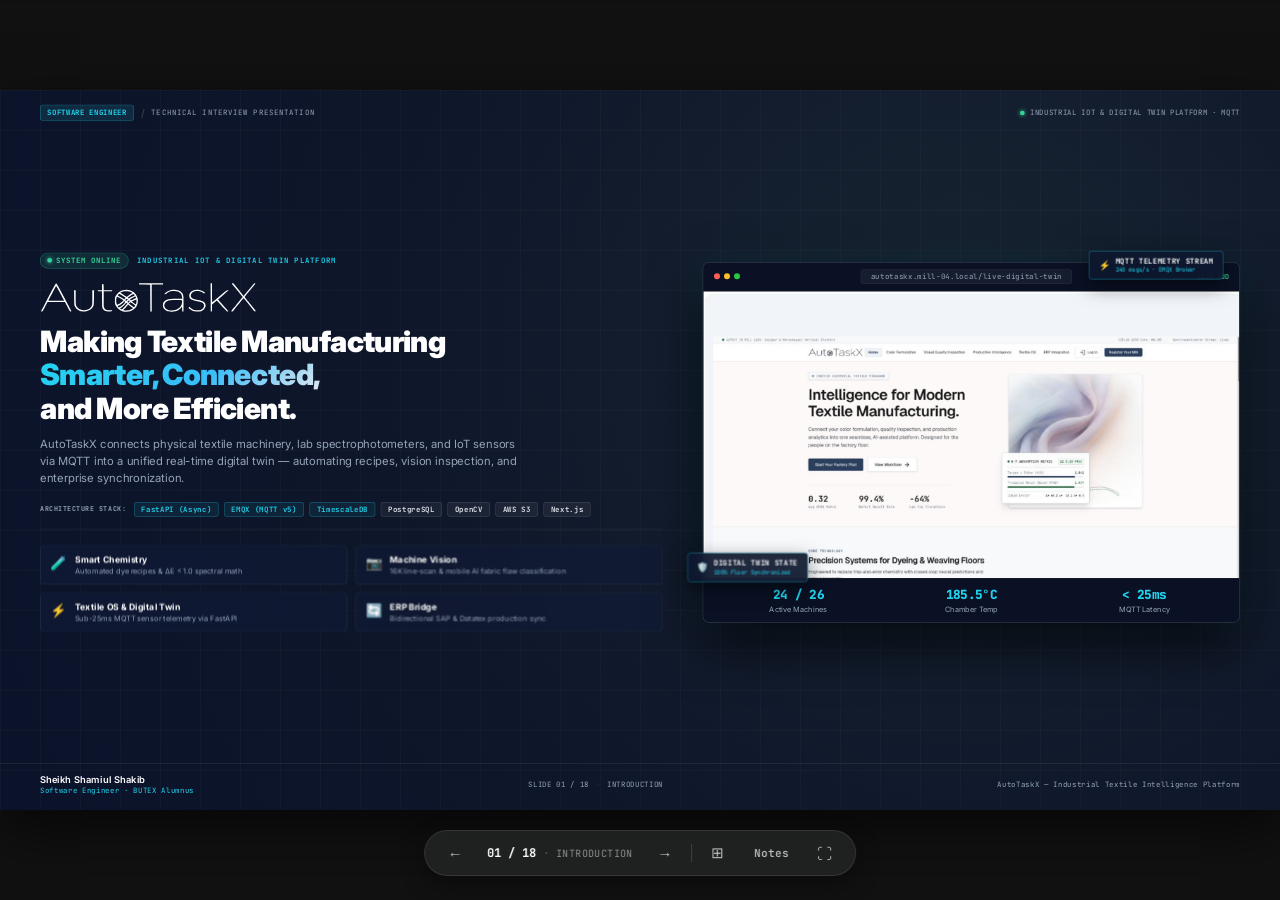
==== index.html @ c3cff9ca "feat: add dedicated Slide 07 for Feature 02 System Depth with full sequence diagram" ====
<!DOCTYPE html>
<html lang="en">
<head>
  <meta charset="UTF-8">
  <meta name="viewport" content="width=device-width, initial-scale=1.0, maximum-scale=1.0, user-scalable=no">
  <title>AutoTaskX — Industrial Textile Intelligence Platform</title>
  <link rel="preconnect" href="https://fonts.googleapis.com">
  <link rel="preconnect" href="https://fonts.gstatic.com" crossorigin>
  <link href="https://fonts.googleapis.com/css2?family=Inter:wght@300;400;500;600;700;800;900&family=JetBrains+Mono:wght@400;500;600&display=swap" rel="stylesheet">
  <link rel="stylesheet" href="styles.css">
</head>
<body>

<div id="app-container">

  <div id="progress-container"><div id="progress-bar"></div></div>

  <div id="stage-scaler">
    <div id="presentation-stage">

      <!-- ==================== SLIDE 01: INTRODUCTION ==================== -->
      <section class="slide slide-dark active" data-slide="1" data-category="INTRODUCTION">

        <!-- Dark header -->
        <div class="s01-header">
          <div style="display:flex;align-items:center;gap:10px;">
            <span class="s01-h-badge">SOFTWARE ENGINEER</span>
            <span class="s01-h-sep">/</span>
            <span class="s01-h-sub">TECHNICAL INTERVIEW PRESENTATION</span>
          </div>
          <div class="s01-h-right">
            <span class="s01-live"></span>
            <span>INDUSTRIAL IOT &amp; DIGITAL TWIN PLATFORM · MQTT</span>
          </div>
        </div>

        <!-- Body: left content + right HUD -->
        <div class="slide-01-body">
          <div class="s01-left">
            <div class="s01-eyebrow">
              <span class="s01-live-badge"><span class="s01-live"></span>SYSTEM ONLINE</span>
              <span class="s01-cat-tag">INDUSTRIAL IOT &amp; DIGITAL TWIN PLATFORM</span>
            </div>

            <div class="s01-logo-wrap">
              <img src="logo-white.svg" alt="AutoTaskX Logo" class="s01-logo">
            </div>

            <h1 class="s01-heading">Making Textile Manufacturing<br><span class="s01-gradient-text">Smarter, Connected,</span><br>and More Efficient.</h1>

            <p class="s01-desc">AutoTaskX connects physical textile machinery, lab spectrophotometers, and IoT sensors via MQTT into a unified real-time digital twin — automating recipes, vision inspection, and enterprise synchronization.</p>

            <!-- Tech stack ribbon for technical interviewer credibility -->
            <div class="s01-tech-ribbon">
              <span class="s01-tech-label">Architecture Stack:</span>
              <span class="s01-tech-chip featured">FastAPI (Async)</span>
              <span class="s01-tech-chip featured">EMQX (MQTT v5)</span>
              <span class="s01-tech-chip featured">TimescaleDB</span>
              <span class="s01-tech-chip">PostgreSQL</span>
              <span class="s01-tech-chip">OpenCV</span>
              <span class="s01-tech-chip">AWS S3</span>
              <span class="s01-tech-chip">Next.js</span>
            </div>

            <div class="s01-pillars">
              <div class="s01-pill">
                <span class="s01-pill-icon">🧪</span>
                <div class="s01-pill-text">
                  <strong>Smart Chemistry</strong>
                  <span>Automated dye recipes &amp; ΔE &lt; 1.0 spectral math</span>
                </div>
              </div>
              <div class="s01-pill">
                <span class="s01-pill-icon">📷</span>
                <div class="s01-pill-text">
                  <strong>Machine Vision</strong>
                  <span>16K line-scan &amp; mobile AI fabric flaw classification</span>
                </div>
              </div>
              <div class="s01-pill">
                <span class="s01-pill-icon">⚡</span>
                <div class="s01-pill-text">
                  <strong>Textile OS &amp; Digital Twin</strong>
                  <span>Sub-25ms MQTT sensor telemetry via FastAPI</span>
                </div>
              </div>
              <div class="s01-pill">
                <span class="s01-pill-icon">🔄</span>
                <div class="s01-pill-text">
                  <strong>ERP Bridge</strong>
                  <span>Bidirectional SAP &amp; Datatex production sync</span>
                </div>
              </div>
            </div>
          </div>

          <!-- Right: Floating Workstation Mockup Frame -->
          <div class="s01-right">
            <div class="s01-mockup-frame">
              <!-- Floating Depth Chips -->
              <div class="s01-floating-chip top-right">
                <span class="s01-fc-icon">⚡</span>
                <div>
                  <div class="s01-fc-title">MQTT TELEMETRY STREAM</div>
                  <div class="s01-fc-sub">240 msgs/s · EMQX Broker</div>
                </div>
              </div>

              <div class="s01-floating-chip bottom-left">
                <span class="s01-fc-icon">🛡️</span>
                <div>
                  <div class="s01-fc-title">DIGITAL TWIN STATE</div>
                  <div class="s01-fc-sub">100% Floor Synchronized</div>
                </div>
              </div>

              <div class="s01-mockup-top">
                <div class="s01-mockup-dots">
                  <span class="s01-dot-circle red"></span>
                  <span class="s01-dot-circle yellow"></span>
                  <span class="s01-dot-circle green"></span>
                </div>
                <div class="s01-mockup-url">autotaskx.mill-04.local/live-digital-twin</div>
                <div class="s01-mockup-status">
                  <span class="hud-pulse"></span>
                  <span>LIVE HUD</span>
                </div>
              </div>

              <div class="s01-mockup-body">
                <img src="autotaskx_ui_hero.png" alt="AutoTaskX Industrial HUD" class="s01-mockup-img">
              </div>

              <div class="s01-mockup-stats">
                <div>
                  <span class="hs-val">24 / 26</span>
                  <span class="hs-label">Active Machines</span>
                </div>
                <div>
                  <span class="hs-val">185.5°C</span>
                  <span class="hs-label">Chamber Temp</span>
                </div>
                <div>
                  <span class="hs-val">&lt; 25ms</span>
                  <span class="hs-label">MQTT Latency</span>
                </div>
              </div>
            </div>
          </div>
        </div>

        <!-- Dark footer -->
        <div class="s01-footer">
          <div class="s01-footer-left">
            <span class="s01-fname">Sheikh Shamiul Shakib</span>
            <span class="s01-frole">Software Engineer · BUTEX Alumnus</span>
          </div>
          <div class="s01-footer-center">
            <span>SLIDE 01 / 18</span>
            <span class="s01-fdot">·</span>
            <span>INTRODUCTION</span>
          </div>
          <div class="s01-footer-right">AutoTaskX — Industrial Textile Intelligence Platform</div>
        </div>

      </section>

      <!-- ==================== SLIDE 02: THE ACTUAL PROBLEM ==================== -->
      <section class="slide slide-light alt-bg" data-slide="2" data-category="THE ACTUAL PROBLEM">

        <div class="slide-header">
          <div class="sh-left">
            <span class="sh-label">THE PROBLEM</span>
            <span class="sh-sep">/</span>
            <span class="sh-sub">Why textile factories need AutoTaskX</span>
          </div>
          <div class="sh-right">SLIDE 02 / 18</div>
        </div>

        <div class="slide-content">
          <div class="s02-layout">
            <!-- Full-height photo left -->
            <div class="s02-photo">
              <img src="photo_textile_loom.jpg" alt="Textile loom factory floor">
              <div class="s02-photo-overlay"></div>
            </div>
            <!-- Content right -->
            <div class="s02-right">
              <p class="s02-eyebrow">The Core Challenge</p>
              <h2 class="s02-title">Most Textile Factories Still Run on Guesswork.</h2>
              <div class="s02-problems">
                <div class="s02-item">
                  <span class="s02-num">01</span>
                  <div class="s02-item-body">
                    <div class="s02-item-title">Manual Work — Slow and Error-Prone</div>
                    <div class="s02-item-desc">Lab technicians write color formulas by hand. Supervisors record machine data in notebooks. Everything is slow, inconsistent, and human-error dependent.</div>
                  </div>
                </div>
                <div class="s02-item">
                  <span class="s02-num">02</span>
                  <div class="s02-item-body">
                    <div class="s02-item-title">Disconnected Machines — No Shared Awareness</div>
                    <div class="s02-item-desc">Every machine works independently. A temperature spike on one machine doesn't alert other departments. Problems stay invisible until they cause damage.</div>
                  </div>
                </div>
                <div class="s02-item">
                  <span class="s02-num">03</span>
                  <div class="s02-item-body">
                    <div class="s02-item-title">Missing Information — Decisions Without Data</div>
                    <div class="s02-item-desc">Factory owners have no live view of production. Reports are generated once a week — too late to fix problems that happened on Monday.</div>
                  </div>
                </div>
                <div class="s02-item">
                  <span class="s02-num">04</span>
                  <div class="s02-item-body">
                    <div class="s02-item-title">Delayed Decisions — Problems Become Losses</div>
                    <div class="s02-item-desc">By the time management learns about a defective batch, 10,000 metres of fabric are already ruined. Prevention is impossible without real-time monitoring.</div>
                  </div>
                </div>
              </div>
              <div class="s02-comparison">
                <div class="s02-cmp-col">
                  <div class="s02-cmp-label before">Before AutoTaskX</div>
                  <div class="s02-cmp-text">Manual logs · Weekly reports · No machine visibility · Reactive problem-solving · Disconnected departments</div>
                </div>
                <div class="s02-cmp-col">
                  <div class="s02-cmp-label after">With AutoTaskX</div>
                  <div class="s02-cmp-text">Live sensor data · Instant alerts · Connected machines · Proactive decisions · Unified platform</div>
                </div>
              </div>
            </div>
          </div>
        </div>

        <div class="slide-footer">
          <span class="sf-left">AutoTaskX — Industrial Textile Intelligence Platform</span>
          <span class="sf-center">SLIDE 02 / 18 · THE ACTUAL PROBLEM</span>
          <span class="sf-right">PROBLEM</span>
        </div>
      </section>

      <!-- ==================== SLIDE 03: OUR SOLUTION ==================== -->
      <section class="slide slide-light" data-slide="3" data-category="OUR SOLUTION">

        <div class="slide-header">
          <div class="sh-left">
            <span class="sh-label">OUR SOLUTION</span>
            <span class="sh-sep">/</span>
            <span class="sh-sub">Five integrated modules. One industrial ecosystem.</span>
          </div>
          <div class="sh-right">SLIDE 03 / 18</div>
        </div>

        <div class="slide-content">
          <div class="s03-layout">
            <div class="s03-top">
              <p class="s03-eyebrow">What AutoTaskX Does</p>
              <h2 class="s03-title">Five Integrated Modules.<br>One Industrial Ecosystem.</h2>
            </div>
            <div class="s03-modules">
              <div class="s03-row">
                <span class="s03-num">01</span>
                <span class="s03-module-name">Color Formulation</span>
                <div class="s03-dash"></div>
                <span class="s03-module-desc">Precision spectral matching, automated dye calculations, and chemical dispenser recipe generation. Eliminates manual lab guesswork.</span>
                <span class="s03-module-tag">Lab Chemistry</span>
                <img src="module_01_color.jpg" alt="Color Formulation" class="s03-img">
              </div>
              <div class="s03-row">
                <span class="s03-num">02</span>
                <span class="s03-module-name">Visual Quality Inspection</span>
                <div class="s03-dash"></div>
                <span class="s03-module-desc">Continuous optical fabric inspection with sub-millimeter flaw classification. Industrial camera and smartphone both supported.</span>
                <span class="s03-module-tag">Machine Vision</span>
                <img src="module_02_vision.png" alt="Visual Quality Inspection" class="s03-img">
              </div>
              <div class="s03-row">
                <span class="s03-num">03</span>
                <span class="s03-module-name">Production Intelligence</span>
                <div class="s03-dash"></div>
                <span class="s03-module-desc">Real-time floor monitoring, bottleneck analysis, shift forecasting, and AI-powered production anomaly detection.</span>
                <span class="s03-module-tag">Factory OS</span>
                <img src="textile_factory_floor.png" alt="Production Intelligence" class="s03-img">
              </div>
              <div class="s03-row">
                <span class="s03-num">04</span>
                <span class="s03-module-name">Textile OS &amp; Digital Twin</span>
                <div class="s03-dash"></div>
                <span class="s03-module-desc">Centralized industrial IoT layer. MQTT protocol abstraction, real-time machine digital twin state, and time-series hypertables.</span>
                <span class="s03-module-tag">IoT &amp; Digital Twin</span>
                <img src="module_04_iot.jpg" alt="Textile OS &amp; Digital Twin" class="s03-img">
              </div>
              <div class="s03-row">
                <span class="s03-num">05</span>
                <span class="s03-module-name">ERP Integration</span>
                <div class="s03-dash"></div>
                <span class="s03-module-desc">Bidirectional industrial data bridge. Connects shopfloor execution to enterprise accounting ledgers and business planning systems.</span>
                <span class="s03-module-tag">Enterprise Bridge</span>
                <img src="module_05_erp.jpg" alt="ERP Integration" class="s03-img">
              </div>
            </div>
          </div>
        </div>

        <div class="slide-footer">
          <span class="sf-left">AutoTaskX — Industrial Textile Intelligence Platform</span>
          <span class="sf-center">SLIDE 03 / 18 · OUR SOLUTION</span>
          <span class="sf-right">SOLUTION</span>
        </div>
      </section>

      <!-- ==================== SLIDE 04: HOW IT WORKS ==================== -->
      <section class="slide slide-light" data-slide="4" data-category="HOW IT WORKS">

        <div class="slide-header">
          <div class="sh-left">
            <span class="sh-label">HOW IT WORKS</span>
            <span class="sh-sep">/</span>
            <span class="sh-sub">From physical machine to live dashboard</span>
          </div>
          <div class="sh-right">SLIDE 04 / 18</div>
        </div>

        <div class="slide-content">
          <div class="s04-layout">
            <div class="s04-top">
              <p class="s04-eyebrow">The Complete Flow</p>
              <h2 class="s04-title">From Physical Machine to Live Dashboard.</h2>
              <p class="s04-desc">Here is exactly how information travels from a factory floor sensor to the manager's screen — in under 25 milliseconds.</p>
            </div>

            <div class="s04-flow">
              <div class="s04-node">
                <div class="s04-circle">
                  <span class="s04-circle-icon">🏭</span>
                </div>
                <div class="s04-node-label">Physical Machines</div>
                <div class="s04-node-sub">Stenter, loom, dyeing, compactor</div>
              </div>

              <div class="s04-connector">
                <div class="s04-connector-line">
                  <div class="s04-dot"></div>
                  <div class="s04-dot"></div>
                  <div class="s04-dot"></div>
                  <span class="s04-connector-arrow">›</span>
                </div>
              </div>

              <div class="s04-node">
                <div class="s04-circle">
                  <span class="s04-circle-icon">🌡️</span>
                </div>
                <div class="s04-node-label">Sensors &amp; Cameras</div>
                <div class="s04-node-sub">Temp, pressure, speed, vision</div>
              </div>

              <div class="s04-connector">
                <div class="s04-connector-line">
                  <div class="s04-dot"></div>
                  <div class="s04-dot"></div>
                  <div class="s04-dot"></div>
                  <span class="s04-connector-arrow">›</span>
                </div>
              </div>

              <div class="s04-node">
                <div class="s04-circle">
                  <span class="s04-circle-icon">📟</span>
                </div>
                <div class="s04-node-label">Connection System</div>
                <div class="s04-node-sub">IoT gateway · MQTT protocol</div>
              </div>

              <div class="s04-connector">
                <div class="s04-connector-line">
                  <div class="s04-dot"></div>
                  <div class="s04-dot"></div>
                  <div class="s04-dot"></div>
                  <span class="s04-connector-arrow">›</span>
                </div>
              </div>

              <div class="s04-node">
                <div class="s04-circle">
                  <span class="s04-circle-icon">⚡</span>
                </div>
                <div class="s04-node-label">Digital Twin Engine</div>
                <div class="s04-node-sub">FastAPI · MQTT stream · State model</div>
              </div>

              <div class="s04-connector">
                <div class="s04-connector-line">
                  <div class="s04-dot"></div>
                  <div class="s04-dot"></div>
                  <div class="s04-dot"></div>
                  <span class="s04-connector-arrow">›</span>
                </div>
              </div>

              <div class="s04-node">
                <div class="s04-circle">
                  <span class="s04-circle-icon">🗄️</span>
                </div>
                <div class="s04-node-label">Database Storage</div>
                <div class="s04-node-sub">PostgreSQL · TimescaleDB · S3</div>
              </div>

              <div class="s04-connector">
                <div class="s04-connector-line">
                  <div class="s04-dot"></div>
                  <div class="s04-dot"></div>
                  <div class="s04-dot"></div>
                  <span class="s04-connector-arrow">›</span>
                </div>
              </div>

              <div class="s04-node">
                <div class="s04-circle">
                  <span class="s04-circle-icon">💻</span>
                </div>
                <div class="s04-node-label">Live Dashboard</div>
                <div class="s04-node-sub">Manager's screen · Alerts · Reports</div>
              </div>
            </div>

            <blockquote class="s04-insight">
              "A PT100 temperature sensor on the stenter machine reads 185.5°C and publishes over MQTT. Within 25 milliseconds, FastAPI updates the machine's digital twin state and delivers it live to the manager's dashboard."
            </blockquote>
          </div>
        </div>

        <div class="slide-footer">
          <span class="sf-left">AutoTaskX — Industrial Textile Intelligence Platform</span>
          <span class="sf-center">SLIDE 04 / 18 · HOW IT WORKS</span>
          <span class="sf-right">ARCHITECTURE</span>
        </div>
      </section>

      <!-- ==================== SLIDE 05: COLOR FORMULATION ==================== -->
      <section class="slide slide-light" data-slide="5" data-category="FEATURE 01 · COLOR FORMULATION">

        <div class="slide-header">
          <div class="sh-left">
            <span class="sh-label">FEATURE 01</span>
            <span class="sh-sep">/</span>
            <span class="sh-sub">Color Formulation — Smart Chemistry</span>
          </div>
          <div class="sh-right">SLIDE 05 / 18</div>
        </div>

        <div class="slide-content">
          <div class="s05-layout">
            <div class="s05-photo">
              <img src="photo_dye_lab.jpg" alt="Textile dye laboratory">
              <div class="s05-photo-overlay"></div>
            </div>
            <div class="s05-right">
              <p class="s05-eyebrow">Feature 01 · Lab Chemistry</p>
              <h2 class="s05-title">Precise Color Recipes.<br>Calculated in Seconds.</h2>
              <p class="s05-desc">Instead of a chemist spending hours trying different dye combinations, AutoTaskX calculates the exact recipe mathematically.</p>

              <div class="s05-steps">
                <div class="s05-step">
                  <span class="s05-step-num">01</span>
                  <span class="s05-step-text"><strong>Customer sends a target color sample</strong> — a fabric swatch or Pantone code.</span>
                </div>
                <div class="s05-step">
                  <span class="s05-step-num">02</span>
                  <span class="s05-step-text"><strong>Spectrophotometer measures the color</strong> — captures exact light wavelength values.</span>
                </div>
                <div class="s05-step">
                  <span class="s05-step-num">03</span>
                  <span class="s05-step-text"><strong>Kubelka-Munk algorithm calculates</strong> which dyes to mix and in what exact quantities.</span>
                </div>
                <div class="s05-step">
                  <span class="s05-step-num">04</span>
                  <span class="s05-step-text"><strong>AutoTaskX generates the recipe</strong> — exact grams per 100kg fabric, ready for the lab.</span>
                </div>
                <div class="s05-step">
                  <span class="s05-step-num">05</span>
                  <span class="s05-step-text"><strong>Auto-dispenser receives instructions</strong> and measures chemicals automatically without human error.</span>
                </div>
                <div class="s05-step">
                  <span class="s05-step-num">06</span>
                  <span class="s05-step-text"><strong>Color difference (ΔE) confirmed below 1.0</strong> — industry standard for a perfect match.</span>
                </div>
              </div>

              <div class="s05-recipe-wrap">
                <div class="s05-recipe-title">Sample Output — 100 kg Navy Cotton Recipe</div>
                <table class="s05-table">
                  <thead>
                    <tr><th>Chemical</th><th>Role</th><th>Amount</th></tr>
                  </thead>
                  <tbody>
                    <tr><td>Reactive Blue</td><td>Primary dye</td><td>1850 g</td></tr>
                    <tr><td>Red 420</td><td>Shade adjustment</td><td>420 g</td></tr>
                    <tr><td>Salt</td><td>Dye fixation</td><td>5000 g</td></tr>
                    <tr><td>Soda Ash</td><td>Alkali catalyst</td><td>1500 g</td></tr>
                  </tbody>
                </table>
              </div>
              <p class="s05-note"><strong>Note:</strong> All quantities auto-scaled by fabric weight. ΔE target: &lt; 1.0 (imperceptible to the human eye).</p>
            </div>
          </div>
        </div>

        <div class="slide-footer">
          <span class="sf-left">AutoTaskX — Industrial Textile Intelligence Platform</span>
          <span class="sf-center">SLIDE 05 / 18 · FEATURE 01 · COLOR FORMULATION</span>
          <span class="sf-right">LAB CHEMISTRY</span>
        </div>
      </section>

      <!-- ==================== SLIDE 06: VISUAL QUALITY INSPECTION ==================== -->
      <section class="slide slide-light" data-slide="6" data-category="FEATURE 02 · QUALITY INSPECTION">

        <div class="slide-header">
          <div class="sh-left">
            <span class="sh-label">FEATURE 02</span>
            <span class="sh-sep">/</span>
            <span class="sh-sub">Visual Quality Inspection — Machine Vision</span>
          </div>
          <div class="sh-right">SLIDE 06 / 18</div>
        </div>

        <div class="slide-content">
          <div class="s06-layout">
            <!-- Left side: Feature capabilities & workflow -->
            <div class="s06-left">
              <div>
                <p class="s06-eyebrow">Feature 02 · Machine Vision</p>
                <h2 class="s06-title">Every Metre of Fabric.<br>Inspected Automatically.</h2>
                <p class="s06-desc">Continuous optical fabric inspection with sub-millimeter flaw classification. Industrial line-scan cameras and mobile spot inspections both stream to a unified vision model.</p>
              </div>

              <div class="s06-sources">
                <div class="s06-col">
                  <div class="s06-source-label">Source A · Industrial Continuous</div>
                  <div class="s06-source-title">Line-Scan Camera</div>
                  <div class="s06-source-name">Basler racer 2L · 16,384 px @ 60 Hz</div>
                  <div class="s06-source-desc">Continuous full-width fabric scan on production line. Detects micro-defects at line speeds up to 120 m/min.</div>
                  <span class="s06-source-tag">Automated · Inline</span>
                </div>

                <div class="s06-col-divider"></div>

                <div class="s06-col">
                  <div class="s06-source-label">Source B · Flexible Mobile</div>
                  <div class="s06-source-title">Floor Inspection App</div>
                  <div class="s06-source-name">Android / iOS via AutoTaskX Mobile</div>
                  <div class="s06-source-desc">Floor auditors snap spot samples. Same computer vision model analyzes defects on-demand.</div>
                  <span class="s06-source-tag">On-Demand · Floor</span>
                </div>
              </div>

              <div class="s06-workflow">
                <div class="s06-wf-step">
                  <span class="s06-wf-num">01</span>
                  <span class="s06-wf-title">Capture</span>
                  <span class="s06-wf-sub">Camera / phone</span>
                </div>
                <span class="s06-wf-arrow">→</span>
                <div class="s06-wf-step">
                  <span class="s06-wf-num">02</span>
                  <span class="s06-wf-title">Stitch</span>
                  <span class="s06-wf-sub">OpenCV merge</span>
                </div>
                <span class="s06-wf-arrow">→</span>
                <div class="s06-wf-step">
                  <span class="s06-wf-num">03</span>
                  <span class="s06-wf-title">Analyse</span>
                  <span class="s06-wf-sub">AI classification</span>
                </div>
                <span class="s06-wf-arrow">→</span>
                <div class="s06-wf-step">
                  <span class="s06-wf-num">04</span>
                  <span class="s06-wf-title">Map</span>
                  <span class="s06-wf-sub">Bounding box</span>
                </div>
                <span class="s06-wf-arrow">→</span>
                <div class="s06-wf-step">
                  <span class="s06-wf-num">05</span>
                  <span class="s06-wf-title">Store</span>
                  <span class="s06-wf-sub">S3 + PostgreSQL</span>
                </div>
              </div>

              <div class="s06-storage-note">
                <strong>Storage:</strong> High-res defect images stream directly to AWS S3. Bounding box coordinates &amp; defect tags save to PostgreSQL for batch traceability.
              </div>

              <div class="s06-defects">
                <span class="s06-defects-label">Detectable Defects:</span>
                <span class="s06-defect-pill"><span class="s06-pill-dot red"></span><span>Oil Stain</span></span>
                <span class="s06-defect-pill"><span class="s06-pill-dot amber"></span><span>Broken Yarn</span></span>
                <span class="s06-defect-pill"><span class="s06-pill-dot blue"></span><span>Needle Hole</span></span>
                <span class="s06-defect-pill"><span class="s06-pill-dot red"></span><span>Weft Missing</span></span>
                <span class="s06-defect-pill"><span class="s06-pill-dot amber"></span><span>Shade Variation</span></span>
              </div>
            </div>

            <!-- Right side: Fully shown user image -->
            <div class="s06-right">
              <div class="s06-image-card">
                <div class="s06-image-top">
                  <span class="s06-image-top-title">AUTOTASKX VISION LAB · INSPECTION INTERFACE</span>
                  <span class="s06-image-badge"><span class="s01-live"></span>ACTIVE SCAN</span>
                </div>
                <div class="s06-img-viewport">
                  <img src="Textile Inspection Vision Lab.png" alt="AutoTaskX Textile Inspection Vision Lab" class="s06-full-img">
                </div>
                <div class="s06-image-footer">
                  <span>FRAME RESOLUTION: 16,384 × 4,096 PX</span>
                  <span>AI CONFIDENCE: 98.6%</span>
                  <span>LATENCY: &lt; 45MS</span>
                </div>
              </div>
            </div>
          </div>
        </div>

        <div class="slide-footer">
          <span class="sf-left">AutoTaskX — Industrial Textile Intelligence Platform</span>
          <span class="sf-center">SLIDE 06 / 18 · FEATURE 02 · QUALITY INSPECTION</span>
          <span class="sf-right">MACHINE VISION</span>
        </div>
      </section>
      <!-- ==================== SLIDE 07: FEATURE 02 · SYSTEM DEPTH ==================== -->
      <section class="slide slide-light alt-bg" data-slide="7" data-category="FEATURE 02 · SYSTEM DEPTH">

        <div class="slide-header">
          <div class="sh-left">
            <span class="sh-label">FEATURE 02 · SYSTEM DEPTH</span>
            <span class="sh-sep">/</span>
            <span class="sh-sub">End-to-End Vision Pipeline, Async S3 &amp; MQTT Sequence</span>
          </div>
          <div class="sh-right">SLIDE 07 / 18</div>
        </div>

        <div class="slide-content">
          <div class="s07depth-layout">
            <div class="s07depth-top">
              <p class="s07depth-eyebrow">System Depth · Architectural Sequence</p>
              <h2 class="s07depth-title">From Raw Sensor Lines to Control Panel: Complete Sequence.</h2>
              <p class="s07depth-desc">How CoaXPress hardware, Python edge buffering, FastAPI async presigning, S3 cloud storage, and EMQX MQTT work together with zero bottlenecks.</p>
            </div>

            <div class="s07depth-canvas">
<svg class="s-depth-svg" viewBox="0 0 1760 580" xmlns="http://www.w3.org/2000/svg">
<defs>
  <marker id="sq-arrow" viewBox="0 0 10 10" refX="8" refY="5" markerWidth="6" markerHeight="6" orient="auto-start-reverse">
    <path d="M 0 1.5 L 8 5 L 0 8.5 z" fill="#203B59"/>
  </marker>
  <marker id="sq-arrow-dashed" viewBox="0 0 10 10" refX="8" refY="5" markerWidth="6" markerHeight="6" orient="auto-start-reverse">
    <path d="M 0 1.5 L 8 5 L 0 8.5 z" fill="#647F98"/>
  </marker>
</defs>
<rect x="505" y="138" width="750" height="174" rx="6" fill="#EEF3EF" stroke="#64836F" stroke-dasharray="4,4" stroke-width="1.5"/>
<rect x="505" y="138" width="330" height="20" rx="4" fill="#64836F"/>
<text x="515" y="152" font-family="JetBrains Mono, monospace" font-size="9.5" font-weight="700" fill="#FFFFFF">PARALLEL: ASYNC S3 UPLOAD &amp; MQTT EVENTS</text>
<line x1="110" y1="84" x2="110" y2="560" stroke="#DFE1DC" stroke-width="1.5" stroke-dasharray="4,4"/>
<line x1="330" y1="84" x2="330" y2="560" stroke="#DFE1DC" stroke-width="1.5" stroke-dasharray="4,4"/>
<line x1="550" y1="84" x2="550" y2="560" stroke="#DFE1DC" stroke-width="1.5" stroke-dasharray="4,4"/>
<line x1="770" y1="84" x2="770" y2="560" stroke="#DFE1DC" stroke-width="1.5" stroke-dasharray="4,4"/>
<line x1="990" y1="84" x2="990" y2="560" stroke="#DFE1DC" stroke-width="1.5" stroke-dasharray="4,4"/>
<line x1="1210" y1="84" x2="1210" y2="560" stroke="#DFE1DC" stroke-width="1.5" stroke-dasharray="4,4"/>
<line x1="1430" y1="84" x2="1430" y2="560" stroke="#DFE1DC" stroke-width="1.5" stroke-dasharray="4,4"/>
<line x1="1650" y1="84" x2="1650" y2="560" stroke="#DFE1DC" stroke-width="1.5" stroke-dasharray="4,4"/>
<line x1="116" y1="78" x2="324" y2="78" stroke="#203B59" stroke-width="1.5" marker-end="url(#sq-arrow)"/>
<circle cx="220.0" cy="72" r="8" fill="#203B59"/>
<text x="220.0" y="75.5" text-anchor="middle" font-family="JetBrains Mono, monospace" font-size="8.5" font-weight="700" fill="#FFF">1</text>
<text x="220.0" y="88" text-anchor="middle" font-family="Inter, sans-serif" font-size="10" font-weight="600" fill="#202321">Raw Image Lines (CoaXPress)</text>
<line x1="336" y1="102" x2="544" y2="102" stroke="#203B59" stroke-width="1.5" marker-end="url(#sq-arrow)"/>
<circle cx="440.0" cy="96" r="8" fill="#203B59"/>
<text x="440.0" y="99.5" text-anchor="middle" font-family="JetBrains Mono, monospace" font-size="8.5" font-weight="700" fill="#FFF">2</text>
<text x="440.0" y="112" text-anchor="middle" font-family="Inter, sans-serif" font-size="10" font-weight="600" fill="#202321">Image Data via SDK</text>
<path d="M 550 122 C 585 112, 585 136, 556 132" fill="none" stroke="#203B59" stroke-width="1.5" marker-end="url(#sq-arrow)"/>
<circle cx="598" cy="126" r="8" fill="#203B59"/>
<text x="598" y="129" text-anchor="middle" font-family="JetBrains Mono, monospace" font-size="8.5" font-weight="700" fill="#FFF">3</text>
<text x="612" y="129.5" font-family="Inter, sans-serif" font-size="11" font-weight="600" fill="#202321">Buffer & Build Full Fabric Image</text>
<line x1="556" y1="158" x2="764" y2="158" stroke="#203B59" stroke-width="1.5" marker-end="url(#sq-arrow)"/>
<circle cx="660.0" cy="152" r="8" fill="#203B59"/>
<text x="660.0" y="155.5" text-anchor="middle" font-family="JetBrains Mono, monospace" font-size="8.5" font-weight="700" fill="#FFF">4</text>
<text x="660.0" y="168" text-anchor="middle" font-family="Inter, sans-serif" font-size="10" font-weight="600" fill="#202321">Request Pre-signed S3 URL</text>
<line x1="764" y1="182" x2="556" y2="182" stroke="#647F98" stroke-width="1.5" stroke-dasharray="4,3" marker-end="url(#sq-arrow-dashed)"/>
<circle cx="660.0" cy="176" r="8" fill="#647F98"/>
<text x="660.0" y="179.5" text-anchor="middle" font-family="JetBrains Mono, monospace" font-size="8.5" font-weight="700" fill="#FFF">5</text>
<text x="660.0" y="192" text-anchor="middle" font-family="Inter, sans-serif" font-size="10" font-weight="600" fill="#202321">Return Upload URL</text>
<line x1="556" y1="206" x2="984" y2="206" stroke="#203B59" stroke-width="1.5" marker-end="url(#sq-arrow)"/>
<circle cx="770.0" cy="200" r="8" fill="#203B59"/>
<text x="770.0" y="203.5" text-anchor="middle" font-family="JetBrains Mono, monospace" font-size="8.5" font-weight="700" fill="#FFF">6</text>
<text x="770.0" y="216" text-anchor="middle" font-family="Inter, sans-serif" font-size="10" font-weight="600" fill="#202321">Upload Original TIFF Image</text>
<line x1="984" y1="230" x2="556" y2="230" stroke="#647F98" stroke-width="1.5" stroke-dasharray="4,3" marker-end="url(#sq-arrow-dashed)"/>
<circle cx="770.0" cy="224" r="8" fill="#647F98"/>
<text x="770.0" y="227.5" text-anchor="middle" font-family="JetBrains Mono, monospace" font-size="8.5" font-weight="700" fill="#FFF">7</text>
<text x="770.0" y="240" text-anchor="middle" font-family="Inter, sans-serif" font-size="10" font-weight="600" fill="#202321">Upload Success</text>
<line x1="556" y1="254" x2="1204" y2="254" stroke="#203B59" stroke-width="1.5" marker-end="url(#sq-arrow)"/>
<circle cx="880.0" cy="248" r="8" fill="#203B59"/>
<text x="880.0" y="251.5" text-anchor="middle" font-family="JetBrains Mono, monospace" font-size="8.5" font-weight="700" fill="#FFF">8</text>
<text x="880.0" y="264" text-anchor="middle" font-family="Inter, sans-serif" font-size="10" font-weight="600" fill="#202321">Camera Status / Scanning Events</text>
<line x1="556" y1="278" x2="1204" y2="278" stroke="#203B59" stroke-width="1.5" marker-end="url(#sq-arrow)"/>
<circle cx="880.0" cy="272" r="8" fill="#203B59"/>
<text x="880.0" y="275.5" text-anchor="middle" font-family="JetBrains Mono, monospace" font-size="8.5" font-weight="700" fill="#FFF">9</text>
<text x="880.0" y="288" text-anchor="middle" font-family="Inter, sans-serif" font-size="10" font-weight="600" fill="#202321">Image Captured Metadata</text>
<line x1="1204" y1="302" x2="776" y2="302" stroke="#203B59" stroke-width="1.5" marker-end="url(#sq-arrow)"/>
<circle cx="990.0" cy="296" r="8" fill="#203B59"/>
<text x="990.0" y="299.5" text-anchor="middle" font-family="JetBrains Mono, monospace" font-size="8.5" font-weight="700" fill="#FFF">10</text>
<text x="990.0" y="312" text-anchor="middle" font-family="Inter, sans-serif" font-size="10" font-weight="600" fill="#202321">Deliver MQTT Events</text>
<line x1="776" y1="336" x2="1424" y2="336" stroke="#203B59" stroke-width="1.5" marker-end="url(#sq-arrow)"/>
<circle cx="1100.0" cy="330" r="8" fill="#203B59"/>
<text x="1100.0" y="333.5" text-anchor="middle" font-family="JetBrains Mono, monospace" font-size="8.5" font-weight="700" fill="#FFF">11</text>
<text x="1100.0" y="346" text-anchor="middle" font-family="Inter, sans-serif" font-size="10" font-weight="600" fill="#202321">Save Image Metadata & S3 Key</text>
<line x1="1424" y1="360" x2="776" y2="360" stroke="#647F98" stroke-width="1.5" stroke-dasharray="4,3" marker-end="url(#sq-arrow-dashed)"/>
<circle cx="1100.0" cy="354" r="8" fill="#647F98"/>
<text x="1100.0" y="357.5" text-anchor="middle" font-family="JetBrains Mono, monospace" font-size="8.5" font-weight="700" fill="#FFF">12</text>
<text x="1100.0" y="370" text-anchor="middle" font-family="Inter, sans-serif" font-size="10" font-weight="600" fill="#202321">Record Saved</text>
<line x1="776" y1="384" x2="1644" y2="384" stroke="#647F98" stroke-width="1.5" stroke-dasharray="4,3" marker-end="url(#sq-arrow-dashed)"/>
<circle cx="1210.0" cy="378" r="8" fill="#647F98"/>
<text x="1210.0" y="381.5" text-anchor="middle" font-family="JetBrains Mono, monospace" font-size="8.5" font-weight="700" fill="#FFF">13</text>
<text x="1210.0" y="394" text-anchor="middle" font-family="Inter, sans-serif" font-size="10" font-weight="600" fill="#202321">WebSocket Notification</text>
<line x1="1644" y1="408" x2="776" y2="408" stroke="#203B59" stroke-width="1.5" marker-end="url(#sq-arrow)"/>
<circle cx="1210.0" cy="402" r="8" fill="#203B59"/>
<text x="1210.0" y="405.5" text-anchor="middle" font-family="JetBrains Mono, monospace" font-size="8.5" font-weight="700" fill="#FFF">14</text>
<text x="1210.0" y="418" text-anchor="middle" font-family="Inter, sans-serif" font-size="10" font-weight="600" fill="#202321">Request Image Metadata</text>
<line x1="776" y1="432" x2="1424" y2="432" stroke="#203B59" stroke-width="1.5" marker-end="url(#sq-arrow)"/>
<circle cx="1100.0" cy="426" r="8" fill="#203B59"/>
<text x="1100.0" y="429.5" text-anchor="middle" font-family="JetBrains Mono, monospace" font-size="8.5" font-weight="700" fill="#FFF">15</text>
<text x="1100.0" y="442" text-anchor="middle" font-family="Inter, sans-serif" font-size="10" font-weight="600" fill="#202321">Fetch Image Record</text>
<line x1="1424" y1="456" x2="776" y2="456" stroke="#647F98" stroke-width="1.5" stroke-dasharray="4,3" marker-end="url(#sq-arrow-dashed)"/>
<circle cx="1100.0" cy="450" r="8" fill="#647F98"/>
<text x="1100.0" y="453.5" text-anchor="middle" font-family="JetBrains Mono, monospace" font-size="8.5" font-weight="700" fill="#FFF">16</text>
<text x="1100.0" y="466" text-anchor="middle" font-family="Inter, sans-serif" font-size="10" font-weight="600" fill="#202321">Return Image & S3 Key</text>
<line x1="776" y1="480" x2="1644" y2="480" stroke="#647F98" stroke-width="1.5" stroke-dasharray="4,3" marker-end="url(#sq-arrow-dashed)"/>
<circle cx="1210.0" cy="474" r="8" fill="#647F98"/>
<text x="1210.0" y="477.5" text-anchor="middle" font-family="JetBrains Mono, monospace" font-size="8.5" font-weight="700" fill="#FFF">17</text>
<text x="1210.0" y="490" text-anchor="middle" font-family="Inter, sans-serif" font-size="10" font-weight="600" fill="#202321">Return Metadata + Presigned GET URL</text>
<line x1="1644" y1="504" x2="996" y2="504" stroke="#203B59" stroke-width="1.5" marker-end="url(#sq-arrow)"/>
<circle cx="1320.0" cy="498" r="8" fill="#203B59"/>
<text x="1320.0" y="501.5" text-anchor="middle" font-family="JetBrains Mono, monospace" font-size="8.5" font-weight="700" fill="#FFF">18</text>
<text x="1320.0" y="514" text-anchor="middle" font-family="Inter, sans-serif" font-size="10" font-weight="600" fill="#202321">Load Image using Secure URL</text>
<line x1="996" y1="528" x2="1644" y2="528" stroke="#647F98" stroke-width="1.5" stroke-dasharray="4,3" marker-end="url(#sq-arrow-dashed)"/>
<circle cx="1320.0" cy="522" r="8" fill="#647F98"/>
<text x="1320.0" y="525.5" text-anchor="middle" font-family="JetBrains Mono, monospace" font-size="8.5" font-weight="700" fill="#FFF">19</text>
<text x="1320.0" y="538" text-anchor="middle" font-family="Inter, sans-serif" font-size="10" font-weight="600" fill="#202321">Return Original Image</text>
<path d="M 1650 548 C 1685 538, 1685 562, 1656 558" fill="none" stroke="#203B59" stroke-width="1.5" marker-end="url(#sq-arrow)"/>
<circle cx="1698" cy="552" r="8" fill="#203B59"/>
<text x="1698" y="555" text-anchor="middle" font-family="JetBrains Mono, monospace" font-size="8.5" font-weight="700" fill="#FFF">20</text>
<text x="1712" y="555.5" font-family="Inter, sans-serif" font-size="11" font-weight="600" fill="#202321">Display in Control Panel</text>
<rect x="18" y="10" width="184" height="44" rx="4" fill="#FFFFFF" stroke="#203B59" stroke-width="1.8" filter="drop-shadow(0 2px 4px rgba(0,0,0,0.06))"/>
<text x="110" y="27" text-anchor="middle" font-family="Inter, sans-serif" font-size="11.5" font-weight="700" fill="#203B59">Basler Camera</text>
<text x="110" y="43" text-anchor="middle" font-family="JetBrains Mono, monospace" font-size="9" font-weight="500" fill="#626966">16K Line Sensor</text>
<rect x="238" y="10" width="184" height="44" rx="4" fill="#FFFFFF" stroke="#203B59" stroke-width="1.8" filter="drop-shadow(0 2px 4px rgba(0,0,0,0.06))"/>
<text x="330" y="27" text-anchor="middle" font-family="Inter, sans-serif" font-size="11.5" font-weight="700" fill="#203B59">CXP Frame Grabber</text>
<text x="330" y="43" text-anchor="middle" font-family="JetBrains Mono, monospace" font-size="9" font-weight="500" fill="#626966">PCIe CXP-12 Interface</text>
<rect x="458" y="10" width="184" height="44" rx="4" fill="#FFFFFF" stroke="#2E5280" stroke-width="1.8" filter="drop-shadow(0 2px 4px rgba(0,0,0,0.06))"/>
<text x="550" y="27" text-anchor="middle" font-family="Inter, sans-serif" font-size="11.5" font-weight="700" fill="#203B59">Edge PC (Python)</text>
<text x="550" y="43" text-anchor="middle" font-family="JetBrains Mono, monospace" font-size="9" font-weight="500" fill="#626966">Buffer & Stitch SDK</text>
<rect x="678" y="10" width="184" height="44" rx="4" fill="#FFFFFF" stroke="#111C38" stroke-width="1.8" filter="drop-shadow(0 2px 4px rgba(0,0,0,0.06))"/>
<text x="770" y="27" text-anchor="middle" font-family="Inter, sans-serif" font-size="11.5" font-weight="700" fill="#203B59">FastAPI Backend</text>
<text x="770" y="43" text-anchor="middle" font-family="JetBrains Mono, monospace" font-size="9" font-weight="500" fill="#626966">Async Core Engine</text>
<rect x="898" y="10" width="184" height="44" rx="4" fill="#FFFFFF" stroke="#647F98" stroke-width="1.8" filter="drop-shadow(0 2px 4px rgba(0,0,0,0.06))"/>
<text x="990" y="27" text-anchor="middle" font-family="Inter, sans-serif" font-size="11.5" font-weight="700" fill="#203B59">AWS S3 Cloud</text>
<text x="990" y="43" text-anchor="middle" font-family="JetBrains Mono, monospace" font-size="9" font-weight="500" fill="#626966">Original TIFF Storage</text>
<rect x="1118" y="10" width="184" height="44" rx="4" fill="#FFFFFF" stroke="#203B59" stroke-width="1.8" filter="drop-shadow(0 2px 4px rgba(0,0,0,0.06))"/>
<text x="1210" y="27" text-anchor="middle" font-family="Inter, sans-serif" font-size="11.5" font-weight="700" fill="#203B59">MQTT Broker (EMQX)</text>
<text x="1210" y="43" text-anchor="middle" font-family="JetBrains Mono, monospace" font-size="9" font-weight="500" fill="#626966">High-Speed Event Hub</text>
<rect x="1338" y="10" width="184" height="44" rx="4" fill="#FFFFFF" stroke="#64836F" stroke-width="1.8" filter="drop-shadow(0 2px 4px rgba(0,0,0,0.06))"/>
<text x="1430" y="27" text-anchor="middle" font-family="Inter, sans-serif" font-size="11.5" font-weight="700" fill="#203B59">PostgreSQL</text>
<text x="1430" y="43" text-anchor="middle" font-family="JetBrains Mono, monospace" font-size="9" font-weight="500" fill="#626966">Image Metadata & Key</text>
<rect x="1558" y="10" width="184" height="44" rx="4" fill="#FFFFFF" stroke="#111C38" stroke-width="1.8" filter="drop-shadow(0 2px 4px rgba(0,0,0,0.06))"/>
<text x="1650" y="27" text-anchor="middle" font-family="Inter, sans-serif" font-size="11.5" font-weight="700" fill="#203B59">Next.js Dashboard</text>
<text x="1650" y="43" text-anchor="middle" font-family="JetBrains Mono, monospace" font-size="9" font-weight="500" fill="#626966">Control Panel HUD</text>
</svg>
            </div>

            <div class="s07depth-takeaways">
              <div class="s07depth-takeaway">
                <span class="s07depth-t-icon">🚀</span>
                <div class="s07depth-t-body">
                  <strong>Zero-Bottleneck S3 Offload</strong>
                  <span>20 MB original TIFF scans upload directly from Edge PC to AWS S3 using presigned URLs, bypassing API and MQTT buffers.</span>
                </div>
              </div>
              <div class="s07depth-takeaway">
                <span class="s07depth-t-icon">⚡</span>
                <div class="s07depth-t-body">
                  <strong>Parallel MQTT Telemetry</strong>
                  <span>Camera status and inspection metadata publish concurrently over EMQX MQTT, keeping the factory digital twin live.</span>
                </div>
              </div>
              <div class="s07depth-takeaway">
                <span class="s07depth-t-icon">🔒</span>
                <div class="s07depth-t-body">
                  <strong>Secure Ephemeral Delivery</strong>
                  <span>Next.js dashboard receives instant WebSocket alerts, fetching secure time-limited GET URLs from FastAPI to display images.</span>
                </div>
              </div>
            </div>
          </div>
        </div>

        <div class="slide-footer">
          <span class="sf-left">AutoTaskX — Industrial Textile Intelligence Platform</span>
          <span class="sf-center">SLIDE 07 / 18 · FEATURE 02 · SYSTEM DEPTH</span>
          <span class="sf-right">ARCHITECTURE</span>
        </div>
      </section>


      <!-- ==================== SLIDE 07: PRODUCTION INTELLIGENCE ==================== -->
      <section class="slide slide-light alt-bg" data-slide="8" data-category="FEATURE 03 · PRODUCTION INTELLIGENCE">

        <div class="slide-header">
          <div class="sh-left">
            <span class="sh-label">FEATURE 03</span>
            <span class="sh-sep">/</span>
            <span class="sh-sub">Production Intelligence — Live Floor Monitoring</span>
          </div>
          <div class="sh-right">SLIDE 08 / 18</div>
        </div>

        <div class="slide-content">
          <div class="s07-layout">
            <div class="s07-left">
              <p class="s07-eyebrow">Feature 03 · Factory Intelligence</p>
              <h2 class="s07-title">See Every Machine.<br>Know Every Problem.</h2>
              <p class="s07-desc">AutoTaskX reads live data from every PLC, speed encoder, and energy meter on the factory floor. It detects bottlenecks before they stop production.</p>

              <div class="s07-scenario-label">Real Scenario — Stenter Machine Overheating</div>
              <div class="s07-steps">
                <div class="s07-step">
                  <span class="s07-step-num">1</span>
                  <div class="s07-step-text">
                    <div class="s07-step-title">Temperature sensor reads 192°C</div>
                    <div class="s07-step-desc">Above the 185°C safe operating limit for this fabric type.</div>
                  </div>
                </div>
                <div class="s07-step">
                  <span class="s07-step-num">2</span>
                  <div class="s07-step-text">
                    <div class="s07-step-title">AutoTaskX raises an instant alert</div>
                    <div class="s07-step-desc">Dashboard highlights the machine in red. SMS notification sent to shift supervisor within 3 seconds.</div>
                  </div>
                </div>
                <div class="s07-step">
                  <span class="s07-step-num">3</span>
                  <div class="s07-step-text">
                    <div class="s07-step-title">Supervisor investigates and adjusts</div>
                    <div class="s07-step-desc">Checks the AutoTaskX temperature history chart to identify when the drift began.</div>
                  </div>
                </div>
                <div class="s07-step">
                  <span class="s07-step-num">4</span>
                  <div class="s07-step-text">
                    <div class="s07-step-title">Production continues without fabric waste</div>
                    <div class="s07-step-desc">Early warning prevented the entire batch from being overheated and rejected.</div>
                  </div>
                </div>
              </div>
            </div>

            <!-- Right live data panel -->
            <div class="s07-right">
              <div class="s07-hud-label">Live Machine Data — Stenter Line 03</div>
              <div class="s07-temp-display">
                <div class="s07-temp-val">185.5<span class="s07-temp-unit">°C</span></div>
                <div class="s07-temp-label">Chamber Temperature · Zone 4</div>
                <div class="s07-temp-status">
                  <span class="s07-status-dot"></span>
                  <span class="s07-status-text">WITHIN SAFE RANGE</span>
                </div>
              </div>
              <div class="s07-chart-label">Temperature history — last 7 readings</div>
              <div class="s07-bars">
                <div class="s07-bar" style="height:55%"></div>
                <div class="s07-bar" style="height:60%"></div>
                <div class="s07-bar" style="height:65%"></div>
                <div class="s07-bar" style="height:68%"></div>
                <div class="s07-bar" style="height:72%"></div>
                <div class="s07-bar" style="height:75%"></div>
                <div class="s07-bar active" style="height:80%"></div>
              </div>
              <div class="s07-bar-baseline"></div>
              <div class="s07-metrics">
                <div class="s07-metric">
                  <span class="s07-metric-label">Line Speed</span>
                  <span class="s07-metric-val">42 m/min</span>
                </div>
                <div class="s07-metric">
                  <span class="s07-metric-label">Batch Progress</span>
                  <span class="s07-metric-val">81 %</span>
                </div>
                <div class="s07-metric">
                  <span class="s07-metric-label">Machines Active</span>
                  <span class="s07-metric-val">18 / 20</span>
                </div>
              </div>
            </div>
          </div>
        </div>

        <div class="slide-footer">
          <span class="sf-left">AutoTaskX — Industrial Textile Intelligence Platform</span>
          <span class="sf-center">SLIDE 08 / 18 · FEATURE 03 · PRODUCTION INTELLIGENCE</span>
          <span class="sf-right">FACTORY OS</span>
        </div>
      </section>

      <!-- ==================== SLIDE 08: TEXTILE OS ==================== -->
      <section class="slide slide-light" data-slide="9" data-category="FEATURE 04 · TEXTILE OS">

        <div class="slide-header">
          <div class="sh-left">
            <span class="sh-label">FEATURE 04</span>
            <span class="sh-sep">/</span>
            <span class="sh-sub">Textile OS — Industrial IoT Layer</span>
          </div>
          <div class="sh-right">SLIDE 09 / 18</div>
        </div>

        <div class="slide-content">
          <div class="s08-layout">
            <div class="s08-photo">
              <img src="photo_plc_panel.jpg" alt="Industrial PLC control panel">
              <div class="s08-photo-overlay"></div>
            </div>
            <div class="s08-center">
              <p class="s08-eyebrow">Feature 04 · Central Nervous System</p>
              <h2 class="s08-title">Textile OS &amp; Digital Twin<br>Connect Every Machine.</h2>
              <p class="s08-desc">AutoTaskX captures high-frequency industrial IoT signals over MQTT, creating a synchronized digital twin of every machine on the factory floor regardless of age or brand.</p>

              <div class="s08-devices">
                <div class="s08-device">
                  <div class="s08-device-name">🌡️ Temperature Sensors</div>
                  <div class="s08-device-desc">PT100 / PT1000 RTD probes</div>
                </div>
                <div class="s08-device">
                  <div class="s08-device-name">💧 Humidity Sensors</div>
                  <div class="s08-device-desc">SHT40 digital hygro sensors</div>
                </div>
                <div class="s08-device">
                  <div class="s08-device-name">⚙️ Pressure Gauges</div>
                  <div class="s08-device-desc">0–10 bar industrial transducers</div>
                </div>
                <div class="s08-device">
                  <div class="s08-device-name">📏 Level Sensors</div>
                  <div class="s08-device-desc">Ultrasonic &amp; float switches</div>
                </div>
                <div class="s08-device">
                  <div class="s08-device-name">⚡ Energy Meters</div>
                  <div class="s08-device-desc">3-phase RS485 power meters</div>
                </div>
                <div class="s08-device">
                  <div class="s08-device-name">💨 Steam Flow Meters</div>
                  <div class="s08-device-desc">Vortex &amp; thermal mass meters</div>
                </div>
                <div class="s08-device">
                  <div class="s08-device-name">🔄 Speed Encoders</div>
                  <div class="s08-device-desc">Incremental rotary encoders</div>
                </div>
                <div class="s08-device">
                  <div class="s08-device-name">🏭 PLC Controllers</div>
                  <div class="s08-device-desc">Siemens S7, Schneider Modicon</div>
                </div>
                <div class="s08-device">
                  <div class="s08-device-name">📷 Inspection Cameras</div>
                  <div class="s08-device-desc">Basler racer / FLIR vision</div>
                </div>
                <div class="s08-device">
                  <div class="s08-device-name">🔬 Spectrophotometers</div>
                  <div class="s08-device-desc">Datacolor &amp; X-Rite series</div>
                </div>
              </div>
              <p class="s08-compat">Compatible protocols: <strong>Modbus RTU/TCP · OPC-UA · LwM2M · MQTT · BACnet · Serial RS485</strong></p>
            </div>

            <div class="s08-right">
              <div class="s08-steps-title">How Data Reaches AutoTaskX</div>
              <div class="s08-steps">
                <div class="s08-step-line"></div>
                <div class="s08-step">
                  <div class="s08-step-bubble">1</div>
                  <div class="s08-step-body">
                    <div class="s08-step-title">Sensor reads machine</div>
                    <div class="s08-step-desc">Physical measurement every 100ms</div>
                  </div>
                </div>
                <div class="s08-step">
                  <div class="s08-step-bubble">2</div>
                  <div class="s08-step-body">
                    <div class="s08-step-title">IoT Gateway collects</div>
                    <div class="s08-step-desc">Edge device aggregates local sensors</div>
                  </div>
                </div>
                <div class="s08-step">
                  <div class="s08-step-bubble">3</div>
                  <div class="s08-step-body">
                    <div class="s08-step-title">MQTT broker routes</div>
                    <div class="s08-step-desc">EMQX distributes to subscribers</div>
                  </div>
                </div>
                <div class="s08-step">
                  <div class="s08-step-bubble">4</div>
                  <div class="s08-step-body">
                    <div class="s08-step-title">FastAPI syncs digital twin</div>
                    <div class="s08-step-desc">TimescaleDB stores time-series</div>
                  </div>
                </div>
                <div class="s08-step">
                  <div class="s08-step-bubble final">5</div>
                  <div class="s08-step-body">
                    <div class="s08-step-title">Dashboard displays</div>
                    <div class="s08-step-desc">Live update in &lt; 25ms</div>
                  </div>
                </div>
              </div>
            </div>
          </div>
        </div>

        <div class="slide-footer">
          <span class="sf-left">AutoTaskX — Industrial Textile Intelligence Platform</span>
          <span class="sf-center">SLIDE 09 / 18 · FEATURE 04 · TEXTILE OS</span>
          <span class="sf-right">INDUSTRIAL IoT</span>
        </div>
      </section>

      <!-- ==================== SLIDE 09: SENSOR DEEP DIVE ==================== -->
      <section class="slide slide-light alt-bg" data-slide="10" data-category="FEATURE 04 · SENSOR DEEP DIVE">

        <div class="slide-header">
          <div class="sh-left">
            <span class="sh-label">FEATURE 04 · DEEP DIVE</span>
            <span class="sh-sep">/</span>
            <span class="sh-sub">How one temperature reading reaches the screen</span>
          </div>
          <div class="sh-right">SLIDE 10 / 18</div>
        </div>

        <div class="slide-content">
          <div class="s09-layout">
            <div class="s09-top">
              <p class="s09-eyebrow">Sensor Trace — Step by Step</p>
              <h2 class="s09-title">One Reading. Six Hops. Under 25ms.</h2>
              <p class="s09-desc">Follow a single temperature reading from the stenter machine all the way to the manager's dashboard.</p>
            </div>

            <div class="s09-chain">
              <div class="s09-node">
                <div class="s09-bubble">
                  <span class="s09-bubble-icon">🏭</span>
                </div>
                <div class="s09-node-title">Stenter Machine</div>
                <div class="s09-node-reading">Machine running</div>
                <div class="s09-node-sub">Fabric heating zone 4</div>
              </div>

              <div class="s09-connector">
                <div class="s09-line">
                  <div class="s09-pulse" style="--delay: 0s"></div>
                </div>
                <span class="s09-arrow">›</span>
              </div>

              <div class="s09-node">
                <div class="s09-bubble">
                  <span class="s09-bubble-icon">🌡️</span>
                </div>
                <div class="s09-node-title">PT100 Sensor</div>
                <div class="s09-node-reading">185.5°C</div>
                <div class="s09-node-sub">Reads every 100ms</div>
              </div>

              <div class="s09-connector">
                <div class="s09-line">
                  <div class="s09-pulse" style="--delay: 0.3s"></div>
                </div>
                <span class="s09-arrow">›</span>
              </div>

              <div class="s09-node">
                <div class="s09-bubble">
                  <span class="s09-bubble-icon">📟</span>
                </div>
                <div class="s09-node-title">IoT Gateway</div>
                <div class="s09-node-reading">Aggregated</div>
                <div class="s09-node-sub">Edge processing unit</div>
              </div>

              <div class="s09-connector">
                <div class="s09-line">
                  <div class="s09-pulse" style="--delay: 0.6s"></div>
                </div>
                <span class="s09-arrow">›</span>
              </div>

              <div class="s09-node">
                <div class="s09-bubble">
                  <span class="s09-bubble-icon">🌐</span>
                </div>
                <div class="s09-node-title">Factory Network</div>
                <div class="s09-node-reading">MQTT packet</div>
                <div class="s09-node-sub">Ethernet / WiFi</div>
              </div>

              <div class="s09-connector">
                <div class="s09-line">
                  <div class="s09-pulse" style="--delay: 0.9s"></div>
                </div>
                <span class="s09-arrow">›</span>
              </div>

              <div class="s09-node">
                <div class="s09-bubble">
                  <span class="s09-bubble-icon">⚡</span>
                </div>
                <div class="s09-node-title">AutoTaskX</div>
                <div class="s09-node-reading">Processed</div>
                <div class="s09-node-sub">Alert check + storage</div>
              </div>

              <div class="s09-connector">
                <div class="s09-line">
                  <div class="s09-pulse" style="--delay: 1.2s"></div>
                </div>
                <span class="s09-arrow">›</span>
              </div>

              <div class="s09-node">
                <div class="s09-bubble highlight">
                  <span class="s09-bubble-icon">💻</span>
                </div>
                <div class="s09-node-title">Live Screen</div>
                <div class="s09-node-reading final">185.5°C ✓</div>
                <div class="s09-node-sub">Manager sees live</div>
              </div>
            </div>

            <button id="btn-pulse-packet" class="s09-animate-btn">▶ Animate Data Flow</button>

            <div class="s09-plain-english">
              <span class="s09-quote-icon">💬</span>
              <div class="s09-quote-text">
                <strong>In plain English:</strong>
                <p>The temperature sensor is like a thermometer that never stops measuring. The IoT Gateway is like a local post office that bundles all sensor readings. MQTT is the postal service that delivers packages. AutoTaskX is the central warehouse that receives, sorts, and displays every package — all in under 25 milliseconds.</p>
              </div>
            </div>
          </div>
        </div>

        <div class="slide-footer">
          <span class="sf-left">AutoTaskX — Industrial Textile Intelligence Platform</span>
          <span class="sf-center">SLIDE 10 / 18 · FEATURE 04 · SENSOR DEEP DIVE</span>
          <span class="sf-right">DATA FLOW</span>
        </div>
      </section>

      <!-- ==================== SLIDE 10: COMMUNICATION PROTOCOL ==================== -->
      <section class="slide slide-light" data-slide="11" data-category="COMMUNICATION PROTOCOL">

        <div class="slide-header">
          <div class="sh-left">
            <span class="sh-label">COMMUNICATION</span>
            <span class="sh-sep">/</span>
            <span class="sh-sub">How machines talk to AutoTaskX</span>
          </div>
          <div class="sh-right">SLIDE 11 / 18</div>
        </div>

        <div class="slide-content">
          <div class="s10-layout">
            <div class="s10-left">
              <p class="s10-eyebrow">The Communication Layer</p>
              <h2 class="s10-title">MQTT — The Language Machines Use to Talk.</h2>

              <div class="s10-svg-wrap">
                <svg class="s10-svg" viewBox="0 0 500 320" xmlns="http://www.w3.org/2000/svg">
                  <!-- Machine boxes -->
                  <rect x="10" y="40" width="100" height="40" rx="4" fill="#F5F5F2" stroke="#203B59" stroke-width="1.5"/>
                  <text x="60" y="65" text-anchor="middle" font-size="12" fill="#203B59" font-family="Inter, sans-serif" font-weight="600">Stenter</text>

                  <rect x="10" y="100" width="100" height="40" rx="4" fill="#F5F5F2" stroke="#203B59" stroke-width="1.5"/>
                  <text x="60" y="125" text-anchor="middle" font-size="12" fill="#203B59" font-family="Inter, sans-serif" font-weight="600">Dyeing M/C</text>

                  <rect x="10" y="160" width="100" height="40" rx="4" fill="#F5F5F2" stroke="#203B59" stroke-width="1.5"/>
                  <text x="60" y="185" text-anchor="middle" font-size="12" fill="#203B59" font-family="Inter, sans-serif" font-weight="600">Compactor</text>

                  <rect x="10" y="220" width="100" height="40" rx="4" fill="#F5F5F2" stroke="#203B59" stroke-width="1.5"/>
                  <text x="60" y="245" text-anchor="middle" font-size="12" fill="#203B59" font-family="Inter, sans-serif" font-weight="600">Loom</text>

                  <!-- Lines to hub -->
                  <line x1="110" y1="60" x2="210" y2="155" stroke="#C8CBC6" stroke-width="1.5"/>
                  <line x1="110" y1="120" x2="210" y2="160" stroke="#C8CBC6" stroke-width="1.5"/>
                  <line x1="110" y1="180" x2="210" y2="165" stroke="#C8CBC6" stroke-width="1.5"/>
                  <line x1="110" y1="240" x2="210" y2="170" stroke="#C8CBC6" stroke-width="1.5"/>

                  <!-- EMQX Hub -->
                  <circle cx="245" cy="162" r="38" fill="#203B59"/>
                  <text x="245" y="156" text-anchor="middle" font-size="11" fill="white" font-family="Inter, sans-serif" font-weight="700">EMQX</text>
                  <text x="245" y="170" text-anchor="middle" font-size="10" fill="rgba(255,255,255,0.7)" font-family="Inter, sans-serif">MQTT Broker</text>

                  <!-- Line to AutoTaskX -->
                  <line x1="283" y1="162" x2="370" y2="162" stroke="#203B59" stroke-width="2"/>
                  <polygon points="368,156 380,162 368,168" fill="#203B59"/>

                  <!-- AutoTaskX box -->
                  <rect x="382" y="130" width="108" height="64" rx="4" fill="#203B59"/>
                  <text x="436" y="156" text-anchor="middle" font-size="11" fill="white" font-family="Inter, sans-serif" font-weight="700">AutoTaskX</text>
                  <text x="436" y="172" text-anchor="middle" font-size="10" fill="rgba(255,255,255,0.7)" font-family="Inter, sans-serif">Platform</text>

                  <!-- Label -->
                  <text x="245" y="285" text-anchor="middle" font-size="11" fill="#626966" font-family="Inter, sans-serif">All machines publish to one central MQTT broker</text>
                </svg>
              </div>
            </div>

            <div class="s10-right">
              <div class="s10-rule">
                <span class="s10-rule-badge">Rule 01 — Small Data</span>
                <div class="s10-rule-title">MQTT for Sensor Readings</div>
                <div class="s10-rule-desc">
                  Every sensor reading — temperature, speed, pressure — is a tiny piece of data (a few bytes). MQTT is designed for this: lightweight, fast, and reliable even on slow factory networks. It streams IoT machine events directly into FastAPI to maintain an up-to-the-millisecond digital twin.
                  <br><br>
                  Think of MQTT like text messages. Lightweight, instant, and perfect for streaming live factory states continuously.
                </div>
                <div class="s10-rule-example">factory/stenter_03/temperature → 185.5°C @ 14:32:01.004</div>
              </div>

              <div class="s10-rule">
                <span class="s10-rule-badge amber">Rule 02 — Large Files</span>
                <div class="s10-rule-title">Direct Upload for Images</div>
                <div class="s10-rule-desc">
                  Inspection photos are large (5–20 MB each). Sending them through MQTT would clog the network. AutoTaskX uploads fabric images directly to AWS S3 cloud storage, separately from sensor data.
                  <br><br>
                  Think of S3 like a filing cabinet for large documents — the sensor system only stores the cabinet reference, not the document itself.
                </div>
                <div class="s10-rule-example amber">s3://autotaskx/inspection/batch_441/frame_19842.jpg</div>
              </div>
            </div>
          </div>
        </div>

        <div class="slide-footer">
          <span class="sf-left">AutoTaskX — Industrial Textile Intelligence Platform</span>
          <span class="sf-center">SLIDE 11 / 18 · COMMUNICATION PROTOCOL</span>
          <span class="sf-right">MQTT · PROTOCOL</span>
        </div>
      </section>

      <!-- ==================== SLIDE 11: STORAGE ARCHITECTURE ==================== -->
      <section class="slide slide-light alt-bg" data-slide="12" data-category="STORAGE ARCHITECTURE">

        <div class="slide-header">
          <div class="sh-left">
            <span class="sh-label">STORAGE</span>
            <span class="sh-sep">/</span>
            <span class="sh-sub">Three databases. One unified data layer.</span>
          </div>
          <div class="sh-right">SLIDE 12 / 18</div>
        </div>

        <div class="slide-content">
          <div class="s11-layout">
            <div class="s11-top">
              <p class="s11-eyebrow">The Storage Architecture</p>
              <h2 class="s11-title">Three Databases. Each Does One Job Perfectly.</h2>
              <p class="s11-desc">AutoTaskX uses three specialized storage systems. Each is chosen because it is the best tool for its specific type of data.</p>
            </div>

            <div class="s11-panels">
              <div class="s11-panel">
                <div class="s11-panel-num">01</div>
                <div class="s11-panel-title">
                  <span class="s11-db-name">PostgreSQL</span>
                  Relational Database
                </div>
                <div class="s11-panel-role">Stores permanent records. Orders, users, recipes, machine profiles, production batches.</div>
                <div class="s11-panel-vl"></div>
                <div class="s11-panel-example">
                  <div class="s11-panel-example-label">Example</div>
                  <div class="s11-panel-example-text">
                    "Batch #441 — 10,000m Navy Cotton — Customer: Hamid Textiles — Started: 14 Nov 2024 — Recipe: <em>recipe_navy_441</em>"
                  </div>
                </div>
              </div>

              <div class="s11-panel blue">
                <div class="s11-panel-num">02</div>
                <div class="s11-panel-title">
                  <span class="s11-db-name">TimescaleDB</span>
                  Time-Series Database
                </div>
                <div class="s11-panel-role">Stores sensor readings over time. Built on PostgreSQL but optimized for millions of time-stamped measurements.</div>
                <div class="s11-panel-vl"></div>
                <div class="s11-panel-example">
                  <div class="s11-panel-example-label">Example</div>
                  <div class="s11-panel-example-text">
                    "Stenter_03 · Temperature · <em>185.5°C @ 14:32:01.004</em> · <em>186.1°C @ 14:32:01.104</em> · <em>184.9°C @ 14:32:01.204</em> ..."
                  </div>
                </div>
              </div>

              <div class="s11-panel green">
                <div class="s11-panel-num">03</div>
                <div class="s11-panel-title">
                  <span class="s11-db-name">AWS S3</span>
                  Cloud Object Storage
                </div>
                <div class="s11-panel-role">Stores large files permanently. Inspection photos, spectral data, lab reports, PDF exports — files that are too large for a database.</div>
                <div class="s11-panel-vl"></div>
                <div class="s11-panel-example">
                  <div class="s11-panel-example-label">Example</div>
                  <div class="s11-panel-example-text">
                    "16,384 × 4,096 pixel inspection scan — Batch #441 — Defect: Broken yarn at metre 3,842 — <em>File: 18.4 MB</em>"
                  </div>
                </div>
              </div>
            </div>

            <div class="s11-synergy">
              <strong>How they work together:</strong> PostgreSQL links batch #441 to its TimescaleDB sensor history and its S3 inspection photos. One query gives you the complete picture — recipe, machine conditions, and defect images for any production batch.
            </div>
          </div>
        </div>

        <div class="slide-footer">
          <span class="sf-left">AutoTaskX — Industrial Textile Intelligence Platform</span>
          <span class="sf-center">SLIDE 12 / 18 · STORAGE ARCHITECTURE</span>
          <span class="sf-right">DATA LAYER</span>
        </div>
      </section>

      <!-- ==================== SLIDE 12: DASHBOARD DELIVERY ==================== -->
      <section class="slide slide-light" data-slide="13" data-category="DASHBOARD DELIVERY">

        <div class="slide-header">
          <div class="sh-left">
            <span class="sh-label">DASHBOARD</span>
            <span class="sh-sep">/</span>
            <span class="sh-sub">From database to live screen</span>
          </div>
          <div class="sh-right">SLIDE 13 / 18</div>
        </div>

        <div class="slide-content">
          <div class="s12-layout">
            <div class="s12-left">
              <p class="s12-eyebrow">Dashboard Delivery Pipeline</p>
              <h2 class="s12-title">From Database to Live Screen.<br>Under 25 Milliseconds.</h2>

              <div class="s12-steps">
                <div class="s12-step-line"></div>
                <div class="s12-step">
                  <div class="s12-step-circle">1</div>
                  <div class="s12-step-body">
                    <div class="s12-step-title">TimescaleDB stores sensor reading</div>
                    <div class="s12-step-desc">Every sensor reading written with microsecond timestamp</div>
                    <span class="s12-step-code">INSERT INTO telemetry (device_id, value, ts)</span>
                  </div>
                </div>
                <div class="s12-step">
                  <div class="s12-step-circle">2</div>
                  <div class="s12-step-body">
                    <div class="s12-step-title">FastAPI Async Engine queries the database</div>
                    <div class="s12-step-desc">High-concurrency async Python backend queries telemetry &amp; digital twin state</div>
                  </div>
                </div>
                <div class="s12-step">
                  <div class="s12-step-circle">3</div>
                  <div class="s12-step-body">
                    <div class="s12-step-title">FastAPI WebSockets push live twin updates</div>
                    <div class="s12-step-desc">Native async WebSocket connection streams digital twin state to dashboard in real-time</div>
                  </div>
                </div>
                <div class="s12-step">
                  <div class="s12-step-circle">4</div>
                  <div class="s12-step-body">
                    <div class="s12-step-title">Next.js renders the dashboard</div>
                    <div class="s12-step-desc">React components update numbers, charts, and alerts automatically</div>
                  </div>
                </div>
                <div class="s12-step">
                  <div class="s12-step-circle final">5</div>
                  <div class="s12-step-body">
                    <div class="s12-step-title">Manager sees the live reading</div>
                    <div class="s12-step-desc">Complete round-trip from sensor to screen in under 25ms</div>
                  </div>
                </div>
              </div>
            </div>

            <div class="s12-right">
              <div class="s12-type">
                <span class="s12-type-label current">Current Data</span>
                <div class="s12-type-title">Live Sensor Reading — Right Now</div>
                <div class="s12-type-desc">The number on screen is never more than 100ms old. Managers see what is happening on the factory floor at this exact moment.</div>
                <div class="s12-big-num">185.5°C</div>
                <div class="s12-status">
                  <span class="s12-status-dot"></span>
                  <span class="s12-status-text">LIVE · UPDATED 0.1s AGO</span>
                </div>
              </div>

              <div class="s12-type-divider"></div>

              <div class="s12-type">
                <span class="s12-type-label historical">Historical Data</span>
                <div class="s12-type-title">Time-Series Analysis — Past Trends</div>
                <div class="s12-type-desc">TimescaleDB stores every reading permanently. Managers can review yesterday, last week, or last month's machine performance.</div>
                <div class="s12-chart">
                  <div class="s12-chart-bar" style="height:45%"></div>
                  <div class="s12-chart-bar" style="height:52%"></div>
                  <div class="s12-chart-bar" style="height:48%"></div>
                  <div class="s12-chart-bar" style="height:68%"></div>
                  <div class="s12-chart-bar peak" style="height:88%"></div>
                  <div class="s12-chart-bar" style="height:72%"></div>
                  <div class="s12-chart-bar" style="height:65%"></div>
                </div>
                <div class="s12-chart-desc">Temperature trend — Stenter Line 03 — Last 7 days</div>
              </div>
            </div>
          </div>
        </div>

        <div class="slide-footer">
          <span class="sf-left">AutoTaskX — Industrial Textile Intelligence Platform</span>
          <span class="sf-center">SLIDE 13 / 18 · DASHBOARD DELIVERY</span>
          <span class="sf-right">FRONTEND</span>
        </div>
      </section>

      <!-- ==================== SLIDE 13: ERP INTEGRATION ==================== -->
      <section class="slide slide-light alt-bg" data-slide="14" data-category="FEATURE 05 · ERP INTEGRATION">

        <div class="slide-header">
          <div class="sh-left">
            <span class="sh-label">FEATURE 05</span>
            <span class="sh-sep">/</span>
            <span class="sh-sub">ERP Integration — Factory meets Finance</span>
          </div>
          <div class="sh-right">SLIDE 14 / 18</div>
        </div>

        <div class="slide-content">
          <div class="s13-layout">
            <div class="s13-top">
              <p class="s13-eyebrow">Feature 05 · Enterprise Bridge</p>
              <h2 class="s13-title">AutoTaskX Talks to Your Business Software.</h2>
              <p class="s13-desc">Most factory software systems are isolated from business accounting. AutoTaskX bridges the gap — production data flows automatically to ERP systems like SAP, Datatex NOW, and Infor M3.</p>
            </div>

            <div class="s13-highway">
              <div class="s13-side">
                <div class="s13-side-label purple">Enterprise ERP System</div>
                <div class="s13-side-title">SAP / Datatex NOW / Infor M3</div>
                <div class="s13-side-list">
                  <div class="s13-side-item">Work Order Management</div>
                  <div class="s13-side-item">Bill of Materials (BOM)</div>
                  <div class="s13-side-item">Customer Order Processing</div>
                  <div class="s13-side-item">Financial Ledgers</div>
                  <div class="s13-side-item">Inventory Management</div>
                </div>
                <div class="s13-side-desc">The ERP system holds the business logic — what needs to be produced, for which customer, at what cost.</div>
              </div>

              <div class="s13-channels">
                <div class="s13-channel">
                  <div class="s13-channel-dir">→</div>
                  <div class="s13-channel-title">Work Orders Down</div>
                  <div class="s13-channel-desc">ERP sends production orders to AutoTaskX. What to make, how much, by when.</div>
                </div>
                <div class="s13-channel">
                  <div class="s13-channel-dir">←</div>
                  <div class="s13-channel-title">Completed Production Up</div>
                  <div class="s13-channel-desc">AutoTaskX reports actual output back to ERP. Goods receipt, stock depletion, batch completion.</div>
                </div>
              </div>

              <div class="s13-side">
                <div class="s13-side-label cyan">AutoTaskX Modules</div>
                <div class="s13-side-title">Shopfloor Execution</div>
                <div class="s13-side-modules">
                  <span class="s13-side-module">Color Lab</span>
                  <span class="s13-side-module">Quality Inspection</span>
                  <span class="s13-side-module">Machine Monitor</span>
                  <span class="s13-side-module">Production Tracking</span>
                </div>
                <div class="s13-side-desc">AutoTaskX manages the actual production — running machines, checking quality, tracking real output vs. planned targets.</div>
              </div>
            </div>

            <div class="s13-comparison">
              <div class="s13-cmp-col">
                <div class="s13-cmp-label before">Before Integration</div>
                <div class="s13-cmp-text">Accountant manually enters production figures from paper reports. 2-day lag between factory output and ERP records. Errors common.</div>
              </div>
              <div class="s13-cmp-col">
                <div class="s13-cmp-label after">With AutoTaskX ERP Bridge</div>
                <div class="s13-cmp-text">Production completion triggers automatic ERP update. Real-time stock depletion, goods receipt, and financial posting. Zero manual entry.</div>
              </div>
            </div>
          </div>
        </div>

        <div class="slide-footer">
          <span class="sf-left">AutoTaskX — Industrial Textile Intelligence Platform</span>
          <span class="sf-center">SLIDE 14 / 18 · FEATURE 05 · ERP INTEGRATION</span>
          <span class="sf-right">ENTERPRISE</span>
        </div>
      </section>

      <!-- ==================== SLIDE 14: COMPLETE ARCHITECTURE ==================== -->
      <section class="slide slide-light" data-slide="15" data-category="COMPLETE ARCHITECTURE">

        <div class="slide-header">
          <div class="sh-left">
            <span class="sh-label">ARCHITECTURE</span>
            <span class="sh-sep">/</span>
            <span class="sh-sub">The complete system — four layers, one platform</span>
          </div>
          <div class="sh-right">SLIDE 15 / 18</div>
        </div>

        <div class="slide-content">
          <div class="s14-layout">
            <div class="s14-top">
              <p class="s14-eyebrow">Complete System Architecture</p>
              <h2 class="s14-title">Four Zones. One Unified Platform.</h2>
              <p class="s14-desc">AutoTaskX is built in four distinct layers. Each layer has one clear responsibility — from physical machines to enterprise business systems.</p>
            </div>

            <div class="s14-zones">
              <div class="s14-zone">
                <div class="s14-zone-num">ZONE 01</div>
                <div class="s14-zone-title">Physical Factory</div>
                <div class="s14-zone-items">
                  <div class="s14-zone-item">
                    <div class="s14-zone-item-title">🏭 Stenter Machines</div>
                    <div class="s14-zone-item-desc">Fabric heat-setting and finishing</div>
                  </div>
                  <div class="s14-zone-item">
                    <div class="s14-zone-item-title">🧪 Dyeing Machines</div>
                    <div class="s14-zone-item-desc">Chemical color processing</div>
                  </div>
                  <div class="s14-zone-item">
                    <div class="s14-zone-item-title">🧵 Looms</div>
                    <div class="s14-zone-item-desc">Fabric weaving production</div>
                  </div>
                  <div class="s14-zone-item">
                    <div class="s14-zone-item-title">📷 Inspection Lines</div>
                    <div class="s14-zone-item-desc">Vision camera stations</div>
                  </div>
                  <div class="s14-zone-item">
                    <div class="s14-zone-item-title">🌡️ 100+ Sensors</div>
                    <div class="s14-zone-item-desc">Temp · Pressure · Speed · Energy</div>
                  </div>
                </div>
              </div>

              <div class="s14-zone">
                <div class="s14-zone-num">ZONE 02</div>
                <div class="s14-zone-title">Connection Layer</div>
                <div class="s14-zone-items">
                  <div class="s14-zone-item">
                    <div class="s14-zone-item-title">📟 IoT Gateways</div>
                    <div class="s14-zone-item-desc">Edge devices aggregate local sensors</div>
                  </div>
                  <div class="s14-zone-item">
                    <div class="s14-zone-item-title">🌐 EMQX Broker</div>
                    <div class="s14-zone-item-desc">Central MQTT message routing hub</div>
                  </div>
                  <div class="s14-zone-item">
                    <div class="s14-zone-item-title">📡 Protocols</div>
                    <div class="s14-zone-item-desc">Modbus · OPC-UA · LwM2M · Serial</div>
                  </div>
                  <div class="s14-zone-item">
                    <div class="s14-zone-item-title">🔒 Factory Network</div>
                    <div class="s14-zone-item-desc">Ethernet / WiFi / 4G backup</div>
                  </div>
                </div>
              </div>

              <div class="s14-zone">
                <div class="s14-zone-num">ZONE 03</div>
                <div class="s14-zone-title">AutoTaskX Engine &amp; Storage</div>
                <div class="s14-zone-items">
                  <div class="s14-zone-item">
                    <div class="s14-zone-item-title">⚡ FastAPI Backend &amp; Digital Twin</div>
                    <div class="s14-zone-item-desc">High-concurrency async Python, MQTT subscriber, digital twin state engine</div>
                  </div>
                  <div class="s14-zone-item">
                    <div class="s14-zone-item-title">🤖 AI / ML Models</div>
                    <div class="s14-zone-item-desc">Defect detection, anomaly prediction</div>
                  </div>
                  <div class="s14-zone-item">
                    <div class="s14-zone-item-title">🔬 Color Engine</div>
                    <div class="s14-zone-item-desc">Kubelka-Munk spectral math</div>
                  </div>
                </div>
                <div class="s14-zone-storage">
                  <div class="s14-storage-row"><span class="s14-storage-icon">🗃️</span><span class="s14-storage-name">PostgreSQL</span><span> — Records</span></div>
                  <div class="s14-storage-row"><span class="s14-storage-icon">⏱️</span><span class="s14-storage-name">TimescaleDB</span><span> — Sensor history</span></div>
                  <div class="s14-storage-row"><span class="s14-storage-icon">☁️</span><span class="s14-storage-name">AWS S3</span><span> — Images &amp; files</span></div>
                </div>
              </div>

              <div class="s14-zone">
                <div class="s14-zone-num">ZONE 04</div>
                <div class="s14-zone-title">Delivery &amp; Enterprise</div>
                <div class="s14-zone-items">
                  <div class="s14-zone-item">
                    <div class="s14-zone-item-title">💻 Next.js Dashboard</div>
                    <div class="s14-zone-item-desc">Live floor HUD for managers</div>
                  </div>
                  <div class="s14-zone-item">
                    <div class="s14-zone-item-title">📱 Mobile App</div>
                    <div class="s14-zone-item-desc">Floor inspection on Android / iOS</div>
                  </div>
                  <div class="s14-zone-item">
                    <div class="s14-zone-item-title">🔔 Alert System</div>
                    <div class="s14-zone-item-desc">SMS, email, push notifications</div>
                  </div>
                  <div class="s14-zone-item">
                    <div class="s14-zone-item-title">🔄 ERP Bridge</div>
                    <div class="s14-zone-item-desc">SAP · Datatex NOW · Infor M3</div>
                  </div>
                </div>
              </div>
            </div>

            <blockquote class="s14-principle">
              <strong>Design Principle:</strong> Each zone is independently scalable. Adding more machines only affects Zone 1. Upgrading the dashboard only touches Zone 4. The layers are loosely coupled — changes in one zone do not break another.
            </blockquote>
          </div>
        </div>

        <div class="slide-footer">
          <span class="sf-left">AutoTaskX — Industrial Textile Intelligence Platform</span>
          <span class="sf-center">SLIDE 15 / 18 · COMPLETE ARCHITECTURE</span>
          <span class="sf-right">SYSTEM DESIGN</span>
        </div>
      </section>

      <!-- ==================== SLIDE 15: BUSINESS VALUE ==================== -->
      <section class="slide slide-light alt-bg" data-slide="16" data-category="BUSINESS VALUE">

        <div class="slide-header">
          <div class="sh-left">
            <span class="sh-label">BUSINESS VALUE</span>
            <span class="sh-sep">/</span>
            <span class="sh-sub">What the factory owner actually sees</span>
          </div>
          <div class="sh-right">SLIDE 16 / 18</div>
        </div>

        <div class="slide-content">
          <div class="s15-layout">
            <div class="s15-top">
              <p class="s15-eyebrow">What the Factory Owner Sees</p>
              <h2 class="s15-title">Real Numbers. Live Results.</h2>
              <p class="s15-desc">This is a snapshot from a live AutoTaskX deployment at a 26-machine textile facility — Gazipur Textile Mill #04.</p>
            </div>

            <div class="s15-kpis">
              <div class="s15-kpi">
                <div class="s15-kpi-val">26</div>
                <div class="s15-kpi-label">Connected Machines</div>
                <div class="s15-kpi-sub">All reporting live telemetry</div>
              </div>
              <div class="s15-kpi">
                <div class="s15-kpi-val">24</div>
                <div class="s15-kpi-label">Running Right Now</div>
                <div class="s15-kpi-sub">2 offline · 1 scheduled maintenance</div>
              </div>
              <div class="s15-kpi">
                <div class="s15-kpi-val">2</div>
                <div class="s15-kpi-label">Offline Machines</div>
                <div class="s15-kpi-sub">Status known · Not a surprise</div>
              </div>
              <div class="s15-kpi">
                <div class="s15-kpi-val">185.5°C</div>
                <div class="s15-kpi-label">Stenter Temperature</div>
                <div class="s15-kpi-sub">Within safe operating range</div>
              </div>
              <div class="s15-kpi">
                <div class="s15-kpi-val">42,500m</div>
                <div class="s15-kpi-label">Today's Production</div>
                <div class="s15-kpi-sub">Fabric metres processed</div>
              </div>
              <div class="s15-kpi">
                <div class="s15-kpi-val">99.2%</div>
                <div class="s15-kpi-label">Inspection Pass Rate</div>
                <div class="s15-kpi-sub">Vision AI quality confirmation</div>
              </div>
              <div class="s15-kpi">
                <div class="s15-kpi-val">0</div>
                <div class="s15-kpi-label">Active Critical Alerts</div>
                <div class="s15-kpi-sub">All machines within thresholds</div>
              </div>
              <div class="s15-kpi">
                <div class="s15-kpi-val">+14%</div>
                <div class="s15-kpi-label">OEE Improvement</div>
                <div class="s15-kpi-sub">vs. pre-AutoTaskX baseline</div>
              </div>
            </div>

            <div class="s15-bottom">
              <div class="s15-activity">
                <div class="s15-activity-title">Today's Events</div>
                <div class="s15-event"><span class="s15-event-time">08:14</span><span>Stenter 03 temperature threshold alert — resolved in 4 min</span></div>
                <div class="s15-event"><span class="s15-event-time">10:31</span><span>Batch #441 inspection complete — 99.2% pass rate — report generated</span></div>
                <div class="s15-event"><span class="s15-event-time">13:05</span><span>ERP work order #WO-2241 auto-confirmed — goods receipt posted</span></div>
              </div>
              <div class="s15-benefits">
                <div class="s15-benefit">
                  <span class="s15-benefit-title">Waste Reduction</span>
                  <span class="s15-benefit-desc">Early defect detection stops bad fabric before it reaches the customer</span>
                </div>
                <div class="s15-benefit">
                  <span class="s15-benefit-title">Energy Savings</span>
                  <span class="s15-benefit-desc">Machine monitoring identifies idle power consumption and scheduling inefficiencies</span>
                </div>
                <div class="s15-benefit">
                  <span class="s15-benefit-title">Labour Reduction</span>
                  <span class="s15-benefit-desc">Automated reporting eliminates manual data entry across lab, floor, and accounts</span>
                </div>
                <div class="s15-benefit">
                  <span class="s15-benefit-title">Faster Decisions</span>
                  <span class="s15-benefit-desc">Management acts on live data, not last week's paper report</span>
                </div>
              </div>
            </div>
          </div>
        </div>

        <div class="slide-footer">
          <span class="sf-left">AutoTaskX — Industrial Textile Intelligence Platform</span>
          <span class="sf-center">SLIDE 16 / 18 · BUSINESS VALUE</span>
          <span class="sf-right">RESULTS</span>
        </div>
      </section>

      <!-- ==================== SLIDE 16: FUTURE ROADMAP ==================== -->
      <section class="slide slide-light" data-slide="17" data-category="FUTURE ROADMAP">

        <div class="slide-header">
          <div class="sh-left">
            <span class="sh-label">ROADMAP</span>
            <span class="sh-sep">/</span>
            <span class="sh-sub">Where AutoTaskX is going next</span>
          </div>
          <div class="sh-right">SLIDE 17 / 18</div>
        </div>

        <div class="slide-content">
          <div class="s16-layout">
            <div class="s16-top">
              <p class="s16-eyebrow">Future Development</p>
              <h2 class="s16-title">The Road Ahead for AutoTaskX.</h2>
              <p class="s16-desc">AutoTaskX is built on a foundation designed for growth. Each future stage adds intelligence without replacing what already works.</p>
            </div>

            <div class="s16-stages">
              <div class="s16-stage">
                <div class="s16-stage-num">01</div>
                <div class="s16-stage-name">Connect More</div>
                <div class="s16-stage-desc">Expand to cover all 26 machines across every department — finishing, warping, sizing, and knitting lines. Standardize IoT gateway deployment across the full factory floor.</div>
                <div class="s16-stage-goal">Goal: 100% machine visibility</div>
              </div>

              <div class="s16-stage">
                <div class="s16-stage-num">02</div>
                <div class="s16-stage-name">Automated Inspection</div>
                <div class="s16-stage-desc">Move from manual photo capture to fully automated inline inspection. Vision cameras trigger automatically at every metre of fabric, eliminating the need for human-initiated scans.</div>
                <div class="s16-stage-goal">Goal: Zero manual inspection steps</div>
              </div>

              <div class="s16-stage featured">
                <div class="s16-stage-num">03</div>
                <div class="s16-stage-name">Historical Analytics</div>
                <div class="s16-stage-desc">Unlock the value of stored time-series data. Build dashboards showing seasonal production trends, machine aging patterns, energy cost analysis, and shift performance comparisons.</div>
                <div class="s16-stage-goal">Goal: Data-driven planning</div>
              </div>

              <div class="s16-stage">
                <div class="s16-stage-num">04</div>
                <div class="s16-stage-name">Predictive Maintenance</div>
                <div class="s16-stage-desc">Use machine learning on historical sensor data to predict when a machine will fail — before it fails. Schedule maintenance during planned downtime, not during production.</div>
                <div class="s16-stage-goal">Goal: Zero unplanned downtime</div>
              </div>

              <div class="s16-stage">
                <div class="s16-stage-num">05</div>
                <div class="s16-stage-name">Autonomous Adjustments</div>
                <div class="s16-stage-desc">AutoTaskX automatically adjusts machine parameters when sensor readings drift outside safe ranges — without human intervention. The factory self-corrects in real-time.</div>
                <div class="s16-stage-goal">Goal: Self-optimizing factory</div>
              </div>
            </div>

            <p class="s16-clarification">
              <strong>Important:</strong> These are development stages, not a fixed timeline. Each stage is designed to work independently. A factory can adopt AutoTaskX at any stage without needing to implement everything at once.
            </p>
          </div>
        </div>

        <div class="slide-footer">
          <span class="sf-left">AutoTaskX — Industrial Textile Intelligence Platform</span>
          <span class="sf-center">SLIDE 17 / 18 · FUTURE ROADMAP</span>
          <span class="sf-right">ROADMAP</span>
        </div>
      </section>

      <!-- ==================== SLIDE 17: CONCLUSION ==================== -->
      <section class="slide slide-dark" data-slide="18" data-category="CONCLUSION">

        <div class="s17-header">
          <div class="s17-h-left">
            <span class="s17-badge">THANK YOU</span>
            <span class="s17-h-sep">/</span>
            <span class="s17-h-sub">END OF PRESENTATION · Q&amp;A</span>
          </div>
          <div class="s17-h-right">
            <span class="s17-live"></span>
            <span>AUTOTASKX — INDUSTRIAL TEXTILE INTELLIGENCE</span>
          </div>
        </div>

        <div class="s17-body">
          <div class="s17-left">
            <img src="logo-white.svg" alt="AutoTaskX" class="s17-logo">
            <h2 class="s17-title">Connecting Every Part<br>of Textile Manufacturing.</h2>
            <div class="s17-accent"></div>
            <p class="s17-statement">"AutoTaskX is an industrial IoT &amp; digital twin platform built to make textile manufacturing smarter — one sensor, one algorithm, one connection at a time."</p>
            <div class="s17-pillars">
              <div class="s17-pillar">
                <span class="s17-pillar-icon">🧪</span>
                <div class="s17-pillar-title">Smart Chemistry</div>
                <div class="s17-pillar-desc">Precise color recipes, automated dye calculations</div>
              </div>
              <div class="s17-pillar">
                <span class="s17-pillar-icon">📷</span>
                <div class="s17-pillar-title">Visual Inspection</div>
                <div class="s17-pillar-desc">Camera &amp; mobile flaw detection</div>
              </div>
              <div class="s17-pillar">
                <span class="s17-pillar-icon">⚡</span>
                <div class="s17-pillar-title">Textile OS &amp; Digital Twin</div>
                <div class="s17-pillar-desc">Sub-25ms MQTT telemetry &amp; live machine model</div>
              </div>
              <div class="s17-pillar">
                <span class="s17-pillar-icon">🔄</span>
                <div class="s17-pillar-title">ERP Synchronization</div>
                <div class="s17-pillar-desc">Two-way enterprise data bridge</div>
              </div>
            </div>
          </div>

          <div class="s17-right">
            <div class="s17-presenter">
              <span class="s17-p-badge">PRESENTER &amp; DEVELOPER</span>
              <h3 class="s17-p-name">Sheikh Shamiul Shakib</h3>
              <p class="s17-p-title">Software Engineer · BUTEX Alumnus</p>
              <div class="s17-p-divider"></div>
              <div class="s17-p-links">
                <div class="s17-p-link-row">
                  <span class="s17-p-link-label">Portfolio:</span>
                  <a href="https://shamiulshakib.me" target="_blank" class="s17-p-link-val">shamiulshakib.me</a>
                </div>
                <div class="s17-p-link-row">
                  <span class="s17-p-link-label">GitHub:</span>
                  <a href="https://github.com/shakib5560" target="_blank" class="s17-p-link-val">github.com/shakib5560</a>
                </div>
                <div class="s17-p-link-row">
                  <span class="s17-p-link-label">Project:</span>
                  <a href="https://shamiulshakib.me/projects/autotaskx" target="_blank" class="s17-p-link-val">shamiulshakib.me/projects/autotaskx</a>
                </div>
              </div>
              <div class="s17-p-action">
                <span class="s17-p-action-dot"></span>
                <span class="s17-p-action-text">Open for technical questions, architecture deep dive, and interview discussion.</span>
              </div>
            </div>
          </div>
        </div>

        <div class="s17-footer">
          <span class="s17-footer-left">AutoTaskX — Industrial Textile Intelligence Platform</span>
          <span class="s17-footer-center">SLIDE 18 / 18 · THANK YOU</span>
          <span class="s17-footer-right">END OF PRESENTATION</span>
        </div>

      </section>

    </div><!-- /presentation-stage -->
  </div><!-- /stage-scaler -->

  <!-- ==================== FIXED NAVIGATION HUD ==================== -->
  <div id="nav-bar">
    <button id="btn-prev" class="nav-btn" title="Previous Slide (← / Backspace)">
      <span>←</span>
    </button>

    <div class="nav-slide-info">
      <span id="slide-indicator">01 / 18</span>
      <span class="nav-sep">·</span>
      <span id="slide-category-indicator" class="nav-cat">INTRODUCTION</span>
    </div>

    <button id="btn-next" class="nav-btn" title="Next Slide (→ / Space)">
      <span>→</span>
    </button>

    <div class="nav-divider"></div>

    <button id="btn-overview" class="nav-btn" title="Slide Overview Grid (O)">
      <span>⊞</span>
    </button>

    <button id="btn-notes" class="nav-btn text-btn" title="Presenter Notes Drawer (N)">
      <span>Notes</span>
    </button>

    <button id="btn-fullscreen" class="nav-btn" title="Toggle Fullscreen (F)">
      <span>⛶</span>
    </button>
  </div>

  <!-- ==================== PRESENTER NOTES DRAWER ==================== -->
  <div id="notes-drawer" class="drawer-hidden">
    <div class="drawer-header">
      <h4>Presenter Guide · 30-Second Speaking Track</h4>
      <button id="btn-close-notes" class="drawer-close">✕</button>
    </div>
    <div id="notes-content" class="drawer-body">
      <!-- Injected via JavaScript -->
    </div>
  </div>

  <!-- ==================== SLIDE OVERVIEW MODAL ==================== -->
  <div id="overview-modal" class="modal-hidden">
    <div class="modal-backdrop" id="overview-backdrop"></div>
    <div class="modal-container">
      <div class="modal-header">
        <h3>Slide Navigation Overview</h3>
        <span class="modal-tip">Click any slide to jump · Press ESC or O to close</span>
        <button id="btn-close-overview" class="modal-close">✕</button>
      </div>
      <div class="modal-grid" id="overview-grid">
        <!-- 17 Slide thumbnails populated by JS -->
      </div>
    </div>
  </div>

</div><!-- /app-container -->

<script src="app.js"></script>
</body>
</html>
---- styles.css ----
/* ==========================================================================
   AUTOTASKX — EDITORIAL REDESIGN
   Swiss Minimalist Industrial Presentation
   ========================================================================== */

@import url('https://fonts.googleapis.com/css2?family=Inter:wght@300;400;500;600;700;800;900&family=JetBrains+Mono:wght@400;500;600&display=swap');

:root {
  /* Editorial Light Palette */
  --bg-main:       #F5F5F2;
  --bg-alt:        #EEEEEB;
  --bg-surface:    #FFFFFF;
  --text-primary:  #202321;
  --text-secondary:#626966;
  --text-muted:    #8A8F8C;
  --border:        #DFE1DC;
  --border-strong: #C8CBC6;
  --navy:          #203B59;
  --navy-light:    #2E5280;
  --blue-muted:    #647F98;
  --green-subtle:  #64836F;
  --green-light:   #EEF3EF;
  --amber:         #A0622A;
  --red-muted:     #8B3A3A;

  /* Dark Palette (Slide 01 + 17) */
  --dark-bg:       #0B132B;
  --dark-surface:  #111C38;
  --dark-nested:   #0E172E;
  --dark-border:   rgba(255,255,255,0.09);
  --dark-text:     #FFFFFF;
  --dark-muted:    #94A3B8;
  --dark-cyan:     #22D3EE;
  --dark-green:    #34D399;
  --dark-blue:     #38BDF8;

  /* Typography */
  --font: 'Inter', -apple-system, BlinkMacSystemFont, sans-serif;
  --mono: 'JetBrains Mono', 'Courier New', monospace;

  /* Stage */
  --stage-w: 1920px;
  --stage-h: 1080px;
}

*, *::before, *::after { box-sizing: border-box; margin: 0; padding: 0; }

html, body {
  width: 100%; height: 100%;
  overflow: hidden;
  background: #111;
  font-family: var(--font);
  -webkit-font-smoothing: antialiased;
}

/* ── STAGE SCALING ─────────────────────────────────────────────────────── */
#app-container {
  position: relative;
  width: 100vw; height: 100vh;
  display: flex; align-items: center; justify-content: center;
}

#stage-scaler {
  width: var(--stage-w); height: var(--stage-h);
  transform-origin: center center;
  position: absolute;
  box-shadow: 0 32px 80px rgba(0,0,0,0.6);
}

#presentation-stage {
  width: 100%; height: 100%;
  position: relative; overflow: hidden;
}

/* ── PROGRESS BAR ───────────────────────────────────────────────────────── */
#progress-container {
  position: fixed; top: 0; left: 0;
  width: 100vw; height: 3px;
  background: rgba(0,0,0,0.08);
  z-index: 2000;
}
#progress-bar {
  height: 100%; width: 0%;
  background: var(--navy);
  transition: width 0.35s ease;
}

/* ── BASE SLIDE ─────────────────────────────────────────────────────────── */
.slide {
  position: absolute; top: 0; left: 0;
  width: 100%; height: 100%;
  display: flex; flex-direction: column;
  opacity: 0; visibility: hidden; pointer-events: none;
  transition: opacity 0.3s ease, transform 0.3s ease;
  transform: translateX(24px);
}
.slide.active {
  opacity: 1; visibility: visible; pointer-events: auto;
  transform: translateX(0); z-index: 10;
}
.slide.prev { transform: translateX(-24px); }

/* Light slides */
.slide-light {
  background: var(--bg-main);
  color: var(--text-primary);
}
.slide-light.alt-bg { background: var(--bg-alt); }

/* Dark slides (01, 17) */
.slide-dark {
  background: var(--dark-bg);
  color: var(--dark-text);
}

/* ── SLIDE HEADER (LIGHT) ───────────────────────────────────────────────── */
.slide-header {
  display: flex; justify-content: space-between; align-items: center;
  padding: 28px 60px 0;
  flex-shrink: 0;
}
.sh-left {
  display: flex; align-items: center; gap: 10px;
}
.sh-label {
  font-size: 11px; font-weight: 700; letter-spacing: 0.1em;
  text-transform: uppercase; color: var(--navy);
}
.sh-sep { color: var(--border-strong); font-size: 13px; }
.sh-sub {
  font-size: 11px; font-weight: 500; letter-spacing: 0.06em;
  text-transform: uppercase; color: var(--text-muted);
}
.sh-right {
  font-size: 11px; font-weight: 500; letter-spacing: 0.05em;
  color: var(--text-muted); text-transform: uppercase;
}

/* ── SLIDE CONTENT AREA ─────────────────────────────────────────────────── */
.slide-content {
  flex: 1;
  display: flex;
  position: relative;
  overflow: hidden;
}

/* ── SLIDE FOOTER (LIGHT) ───────────────────────────────────────────────── */
.slide-footer {
  display: flex; justify-content: space-between; align-items: center;
  padding: 0 60px 24px;
  flex-shrink: 0;
  border-top: 1px solid var(--border);
  margin-top: auto;
  padding-top: 14px;
}
.sf-left { font-size: 12px; color: var(--text-secondary); font-weight: 500; }
.sf-center { font-size: 11px; color: var(--text-muted); font-family: var(--mono); letter-spacing: 0.05em; }
.sf-right { font-size: 11px; color: var(--text-muted); font-family: var(--mono); letter-spacing: 0.06em; text-transform: uppercase; }

/* ══════════════════════════════════════════════════════════════════════════
   SLIDE 01 — DARK COVER (Super Creative & High-Impact Interview Showcase)
══════════════════════════════════════════════════════════════════════════ */
.slide-dark {
  background: radial-gradient(circle at 75% 35%, rgba(32, 59, 89, 0.45) 0%, rgba(14, 23, 46, 0.85) 55%, #0B132B 100%);
  color: var(--dark-text);
  position: relative;
}
.slide-dark::before {
  content: '';
  position: absolute; inset: 0;
  background-image: 
    linear-gradient(rgba(255,255,255,0.025) 1px, transparent 1px),
    linear-gradient(90deg, rgba(255,255,255,0.025) 1px, transparent 1px);
  background-size: 60px 60px;
  pointer-events: none;
  z-index: 1;
}

.slide-01-body {
  flex: 1; display: flex; gap: 40px;
  padding: 10px 60px 10px 60px;
  align-items: center;
  position: relative;
  z-index: 2;
}

.s01-left {
  flex: 1.1; display: flex; flex-direction: column;
  justify-content: center; padding-right: 20px;
}

.s01-eyebrow {
  display: flex; align-items: center; gap: 12px;
  margin-bottom: 20px;
}
.s01-live-badge {
  display: inline-flex; align-items: center; gap: 6px;
  font-family: var(--mono); font-size: 11px; font-weight: 700;
  color: var(--dark-green); background: rgba(52, 211, 153, 0.12);
  border: 1px solid rgba(52, 211, 153, 0.3);
  padding: 4px 10px; border-radius: 20px;
  letter-spacing: 0.05em;
}
.s01-cat-tag {
  font-family: var(--mono); font-size: 11px; font-weight: 600;
  color: var(--dark-cyan); letter-spacing: 0.08em;
  text-transform: uppercase;
}

.s01-logo-wrap {
  display: flex; align-items: center; gap: 14px;
  margin-bottom: 18px;
}
.s01-logo { height: 46px; width: auto; }

.s01-heading {
  font-size: 44px; font-weight: 900; line-height: 1.15;
  color: #FFFFFF; margin-bottom: 16px; letter-spacing: -0.025em;
}
.s01-gradient-text {
  background: linear-gradient(135deg, #22D3EE 0%, #38BDF8 60%, #E2E8F0 100%);
  -webkit-background-clip: text;
  -webkit-text-fill-color: transparent;
}

.s01-desc {
  font-size: 17px; color: var(--dark-muted); line-height: 1.5;
  margin-bottom: 22px; max-width: 720px;
}

/* Tech stack ribbon */
.s01-tech-ribbon {
  display: flex; flex-wrap: wrap; align-items: center; gap: 8px;
  margin-bottom: 24px; padding-bottom: 18px;
  border-bottom: 1px solid var(--dark-border);
}
.s01-tech-label {
  font-family: var(--mono); font-size: 10px; font-weight: 700;
  color: var(--dark-muted); text-transform: uppercase; letter-spacing: 0.08em;
  margin-right: 4px;
}
.s01-tech-chip {
  font-family: var(--mono); font-size: 11px; font-weight: 600;
  color: #E2E8F0; background: rgba(255,255,255,0.05);
  border: 1px solid rgba(255,255,255,0.12);
  padding: 3px 10px; border-radius: 4px;
}
.s01-tech-chip.featured {
  color: var(--dark-cyan);
  background: rgba(34, 211, 238, 0.08);
  border-color: rgba(34, 211, 238, 0.3);
}

/* 4 Pillars */
.s01-pillars { display: grid; grid-template-columns: 1fr 1fr; gap: 12px; }
.s01-pill {
  display: flex; align-items: flex-start; gap: 12px;
  border: 1px solid var(--dark-border);
  border-radius: 6px; padding: 12px 14px;
  background: rgba(17, 28, 56, 0.6);
  backdrop-filter: blur(8px);
  transition: border-color 0.2s, background 0.2s;
}
.s01-pill:hover {
  border-color: rgba(34, 211, 238, 0.4);
  background: rgba(17, 28, 56, 0.85);
}
.s01-pill-icon { font-size: 20px; flex-shrink: 0; margin-top: 1px; }
.s01-pill-text strong { display: block; font-size: 13px; color: #FFF; margin-bottom: 2px; }
.s01-pill-text span { font-size: 11px; color: var(--dark-muted); line-height: 1.35; display: block; }

/* Right Mockup Frame */
.s01-right {
  flex: 0.95; display: flex; align-items: center;
  justify-content: center; position: relative;
}

.s01-mockup-frame {
  width: 100%;
  background: #0E172E;
  border: 1px solid rgba(255, 255, 255, 0.15);
  border-radius: 10px;
  overflow: visible;
  position: relative;
  box-shadow: 0 30px 80px rgba(0, 0, 0, 0.75), 0 0 50px rgba(34, 211, 238, 0.1);
}

.s01-mockup-top {
  padding: 10px 16px; background: #0A1124;
  border-bottom: 1px solid var(--dark-border);
  border-radius: 9px 9px 0 0;
  display: flex; align-items: center; justify-content: space-between;
}
.s01-mockup-dots {
  display: flex; align-items: center; gap: 6px;
}
.s01-dot-circle {
  width: 9px; height: 9px; border-radius: 50%;
}
.s01-dot-circle.red { background: #FF5F56; }
.s01-dot-circle.yellow { background: #FFBD2E; }
.s01-dot-circle.green { background: #27C93F; }

.s01-mockup-url {
  font-family: var(--mono); font-size: 11px; color: var(--dark-muted);
  background: rgba(255,255,255,0.05); padding: 3px 14px;
  border-radius: 4px; border: 1px solid rgba(255,255,255,0.06);
}
.s01-mockup-status {
  display: flex; align-items: center; gap: 6px;
  font-family: var(--mono); font-size: 10px; font-weight: 700;
  color: var(--dark-green);
}

.s01-mockup-body {
  width: 100%; height: 430px;
  overflow: hidden; background: #000;
  position: relative;
}
.s01-mockup-img {
  width: 100%; height: 100%;
  object-fit: cover; object-position: top center;
  display: block;
}

.s01-mockup-stats {
  display: grid; grid-template-columns: repeat(3, 1fr);
  padding: 12px 18px; background: #0A1124;
  border-top: 1px solid var(--dark-border);
  border-radius: 0 0 9px 9px;
  text-align: center; gap: 10px;
}
.s01-mockup-stats .hs-val {
  display: block; font-family: var(--mono); font-size: 19px;
  font-weight: 800; color: var(--dark-cyan);
}
.s01-mockup-stats .hs-label {
  display: block; font-size: 11px; color: var(--dark-muted);
  margin-top: 2px;
}

/* Floating Badges for Depth */
.s01-floating-chip {
  position: absolute; z-index: 10;
  background: rgba(14, 23, 46, 0.92);
  border: 1px solid rgba(34, 211, 238, 0.4);
  backdrop-filter: blur(10px);
  padding: 8px 14px; border-radius: 6px;
  box-shadow: 0 10px 30px rgba(0,0,0,0.5);
  display: flex; align-items: center; gap: 8px;
}
.s01-floating-chip.top-right {
  top: -18px; right: 24px;
}
.s01-floating-chip.bottom-left {
  bottom: 60px; left: -24px;
}
.s01-fc-icon { font-size: 14px; }
.s01-fc-title {
  font-family: var(--mono); font-size: 11px; font-weight: 700;
  color: #FFF; line-height: 1.2;
}
.s01-fc-sub {
  font-family: var(--mono); font-size: 9px; color: var(--dark-cyan);
}

/* Slide 01 footer — dark */
.s01-footer {
  display: flex; justify-content: space-between; align-items: center;
  padding: 0 60px 22px;
  border-top: 1px solid var(--dark-border);
  margin-top: auto; padding-top: 14px;
}
.s01-footer-left { display: flex; flex-direction: column; gap: 2px; }
.s01-fname { font-size: 14px; font-weight: 600; color: #FFF; }
.s01-frole { font-family: var(--mono); font-size: 11px; color: var(--dark-cyan); }
.s01-footer-center { display: flex; gap: 10px; align-items: center; font-family: var(--mono); font-size: 11px; color: var(--dark-muted); }
.s01-fdot { color: var(--dark-border); }
.s01-footer-right { font-family: var(--mono); font-size: 11px; color: var(--dark-muted); }

/* Slide 01 header — dark */
.s01-header {
  display: flex; justify-content: space-between; align-items: center;
  padding: 22px 60px 0;
}
.s01-h-badge {
  font-family: var(--mono); font-size: 11px; font-weight: 700;
  color: var(--dark-cyan); background: rgba(34,211,238,0.12);
  border: 1px solid rgba(34,211,238,0.3); padding: 4px 10px; border-radius: 4px;
}
.s01-h-sep { color: rgba(255,255,255,0.2); }
.s01-h-sub { font-family: var(--mono); font-size: 11px; color: var(--dark-muted); letter-spacing: 0.06em; }
.s01-h-right { font-family: var(--mono); font-size: 11px; color: var(--dark-muted); display: flex; align-items: center; gap: 8px; }
.s01-live { width: 7px; height: 7px; border-radius: 50%; background: var(--dark-green); box-shadow: 0 0 6px var(--dark-green); }

/* ══════════════════════════════════════════════════════════════════════════
   SLIDE 02 — PROBLEM (image left, editorial list right)
══════════════════════════════════════════════════════════════════════════ */
.s02-layout {
  flex: 1; display: flex; overflow: hidden;
}
.s02-photo {
  width: 42%; flex-shrink: 0;
  position: relative; overflow: hidden;
}
.s02-photo img {
  width: 100%; height: 100%;
  object-fit: cover; display: block;
  filter: saturate(0.8) brightness(0.92);
}
.s02-photo-overlay {
  position: absolute; inset: 0;
  background: linear-gradient(to right, transparent 70%, var(--bg-alt));
}
.s02-right {
  flex: 1; padding: 48px 60px 0 52px;
  display: flex; flex-direction: column; justify-content: center;
}
.s02-eyebrow {
  font-size: 11px; font-weight: 700; letter-spacing: 0.1em;
  text-transform: uppercase; color: var(--navy); margin-bottom: 16px;
}
.s02-title {
  font-size: 38px; font-weight: 800; line-height: 1.18;
  color: var(--text-primary); margin-bottom: 32px; letter-spacing: -0.02em;
  max-width: 580px;
}
.s02-problems { display: flex; flex-direction: column; gap: 0; }
.s02-item {
  display: flex; align-items: flex-start; gap: 20px;
  padding: 18px 0;
  border-top: 1px solid var(--border);
}
.s02-item:last-child { border-bottom: 1px solid var(--border); }
.s02-num {
  font-size: 36px; font-weight: 900; color: var(--border-strong);
  font-family: var(--mono); line-height: 1; flex-shrink: 0; width: 44px;
}
.s02-item-body { flex: 1; }
.s02-item-title { font-size: 18px; font-weight: 700; color: var(--navy); margin-bottom: 4px; }
.s02-item-desc { font-size: 14px; color: var(--text-secondary); line-height: 1.5; }

.s02-comparison {
  display: flex; gap: 0; margin-top: 24px;
  border-top: 2px solid var(--navy);
}
.s02-cmp-col { flex: 1; padding: 14px 20px 14px 0; }
.s02-cmp-col + .s02-cmp-col { padding: 14px 0 14px 20px; border-left: 1px solid var(--border); }
.s02-cmp-label {
  font-size: 10px; font-weight: 700; letter-spacing: 0.08em;
  text-transform: uppercase; margin-bottom: 6px;
}
.s02-cmp-label.before { color: var(--red-muted); }
.s02-cmp-label.after { color: var(--green-subtle); }
.s02-cmp-text { font-size: 13px; color: var(--text-secondary); line-height: 1.5; }

/* ══════════════════════════════════════════════════════════════════════════
   SLIDE 03 — SOLUTION (magazine module rows)
══════════════════════════════════════════════════════════════════════════ */
.s03-layout { flex: 1; display: flex; flex-direction: column; padding: 36px 60px 0; }
.s03-top { margin-bottom: 28px; }
.s03-eyebrow {
  font-size: 11px; font-weight: 700; letter-spacing: 0.1em;
  text-transform: uppercase; color: var(--navy); margin-bottom: 10px;
}
.s03-title {
  font-size: 40px; font-weight: 800; color: var(--text-primary);
  letter-spacing: -0.025em; line-height: 1.1; max-width: 700px;
}
.s03-modules { flex: 1; display: flex; flex-direction: column; justify-content: space-between; }
.s03-row {
  display: flex; align-items: center; gap: 24px;
  padding: 14px 0;
  border-top: 1px solid var(--border);
}
.s03-row:last-child { border-bottom: 1px solid var(--border); }
.s03-num {
  font-size: 28px; font-weight: 900; color: var(--border-strong);
  font-family: var(--mono); width: 48px; flex-shrink: 0;
}
.s03-module-name {
  font-size: 20px; font-weight: 700; color: var(--navy);
  width: 240px; flex-shrink: 0;
}
.s03-dash { width: 1px; height: 32px; background: var(--border); flex-shrink: 0; }
.s03-module-desc { font-size: 15px; color: var(--text-secondary); line-height: 1.4; flex: 1; }
.s03-module-tag {
  font-size: 10px; font-weight: 700; letter-spacing: 0.08em;
  text-transform: uppercase; color: var(--blue-muted);
  padding: 3px 8px; border: 1px solid var(--border-strong); border-radius: 2px;
  flex-shrink: 0;
}
.s03-img {
  width: 72px; height: 72px; border-radius: 4px; object-fit: cover;
  flex-shrink: 0; border: 1px solid var(--border);
}

/* ══════════════════════════════════════════════════════════════════════════
   SLIDE 04 — HOW IT WORKS (clean flow diagram)
══════════════════════════════════════════════════════════════════════════ */
.s04-layout { flex: 1; display: flex; flex-direction: column; padding: 36px 60px 0; }
.s04-top { margin-bottom: 36px; }
.s04-eyebrow { font-size: 11px; font-weight: 700; letter-spacing: 0.1em; text-transform: uppercase; color: var(--navy); margin-bottom: 10px; }
.s04-title { font-size: 40px; font-weight: 800; color: var(--text-primary); letter-spacing: -0.025em; line-height: 1.1; max-width: 800px; }
.s04-desc { font-size: 17px; color: var(--text-secondary); margin-top: 10px; }

.s04-flow { flex: 1; display: flex; align-items: center; justify-content: center; gap: 0; position: relative; }
.s04-node {
  display: flex; flex-direction: column; align-items: center;
  flex: 1; position: relative;
}
.s04-circle {
  width: 100px; height: 100px; border-radius: 50%;
  background: var(--bg-surface); border: 2px solid var(--navy);
  display: flex; flex-direction: column; align-items: center; justify-content: center;
  gap: 4px; position: relative; z-index: 2;
  box-shadow: 0 2px 8px rgba(32,59,89,0.1);
}
.s04-circle-icon { font-size: 28px; }
.s04-node-label {
  font-size: 13px; font-weight: 700; color: var(--navy);
  text-align: center; margin-top: 14px; line-height: 1.3;
}
.s04-node-sub { font-size: 11px; color: var(--text-secondary); text-align: center; margin-top: 4px; max-width: 140px; }
.s04-connector {
  flex-shrink: 0; display: flex; align-items: center;
  position: relative; width: 60px; margin-top: -40px;
}
.s04-connector-line {
  width: 100%; height: 2px; background: var(--border-strong);
  position: relative; overflow: visible;
}
.s04-connector-arrow {
  position: absolute; right: -6px; top: -4px;
  color: var(--navy); font-size: 11px; font-weight: 700;
}
/* Animated flowing dot */
@keyframes flow-dot {
  0%   { left: 0; opacity: 0; }
  10%  { opacity: 1; }
  90%  { opacity: 1; }
  100% { left: calc(100% - 8px); opacity: 0; }
}
.s04-dot {
  position: absolute; top: -3px; width: 8px; height: 8px;
  border-radius: 50%; background: var(--navy);
  animation: flow-dot 2.4s ease-in-out infinite;
}
.s04-dot:nth-child(2) { animation-delay: 0.4s; }
.s04-dot:nth-child(3) { animation-delay: 0.8s; }
.s04-dot:nth-child(4) { animation-delay: 1.2s; }
.s04-dot:nth-child(5) { animation-delay: 1.6s; }

.s04-insight {
  margin-top: 24px; padding: 16px 24px;
  border-left: 3px solid var(--navy);
  background: var(--bg-surface);
  font-size: 15px; color: var(--text-primary); font-style: italic;
}

/* ══════════════════════════════════════════════════════════════════════════
   SLIDE 05 — COLOR FORMULATION
══════════════════════════════════════════════════════════════════════════ */
.s05-layout { flex: 1; display: flex; overflow: hidden; }
.s05-photo { width: 38%; flex-shrink: 0; position: relative; overflow: hidden; }
.s05-photo img { width: 100%; height: 100%; object-fit: cover; display: block; filter: saturate(0.85); }
.s05-photo-overlay {
  position: absolute; inset: 0;
  background: linear-gradient(to right, transparent 60%, var(--bg-main));
}
.s05-right { flex: 1; display: flex; flex-direction: column; padding: 42px 60px 0 48px; overflow: hidden; }
.s05-eyebrow { font-size: 11px; font-weight: 700; letter-spacing: 0.1em; text-transform: uppercase; color: var(--navy); margin-bottom: 10px; }
.s05-title { font-size: 36px; font-weight: 800; color: var(--text-primary); letter-spacing: -0.02em; line-height: 1.18; margin-bottom: 6px; }
.s05-desc { font-size: 15px; color: var(--text-secondary); margin-bottom: 22px; }

.s05-steps { display: flex; flex-direction: column; gap: 0; margin-bottom: 20px; }
.s05-step {
  display: flex; align-items: baseline; gap: 14px;
  padding: 8px 0; border-top: 1px solid var(--border);
}
.s05-step:last-child { border-bottom: 1px solid var(--border); }
.s05-step-num { font-family: var(--mono); font-size: 12px; color: var(--text-muted); width: 20px; flex-shrink: 0; }
.s05-step-text { font-size: 14px; color: var(--text-primary); }
.s05-step-text strong { color: var(--navy); font-weight: 600; }

/* Recipe table */
.s05-recipe-wrap { background: var(--bg-surface); border: 1px solid var(--border); border-radius: 2px; overflow: hidden; }
.s05-recipe-title {
  font-size: 11px; font-weight: 700; letter-spacing: 0.08em;
  text-transform: uppercase; color: var(--navy);
  padding: 8px 14px; border-bottom: 1px solid var(--border);
  background: var(--bg-alt);
}
.s05-table { width: 100%; border-collapse: collapse; font-size: 13px; }
.s05-table th { text-align: left; padding: 7px 14px; border-bottom: 1px solid var(--border); font-size: 11px; color: var(--text-secondary); font-weight: 600; }
.s05-table td { padding: 7px 14px; border-bottom: 1px solid var(--border); color: var(--text-primary); }
.s05-table td:last-child { font-family: var(--mono); font-weight: 600; color: var(--navy); }
.s05-table tr:last-child td { border-bottom: none; }

.s05-note { font-size: 12px; color: var(--text-muted); font-style: italic; margin-top: 10px; }
.s05-note strong { color: var(--amber); }

/* ══════════════════════════════════════════════════════════════════════════
   SLIDE 06 — VISUAL QUALITY INSPECTION (Split: Features Left, Full Image Right)
══════════════════════════════════════════════════════════════════════════ */
.s06-layout {
  flex: 1; display: flex; gap: 44px;
  padding: 24px 60px 0; overflow: hidden;
}
.s06-left {
  flex: 0.95; display: flex; flex-direction: column;
  justify-content: space-between; padding-right: 6px;
}
.s06-eyebrow {
  font-size: 11px; font-weight: 700; letter-spacing: 0.1em;
  text-transform: uppercase; color: var(--navy); margin-bottom: 8px;
}
.s06-title {
  font-size: 34px; font-weight: 800; color: var(--text-primary);
  letter-spacing: -0.02em; line-height: 1.15; margin-bottom: 6px;
}
.s06-desc {
  font-size: 14px; color: var(--text-secondary); line-height: 1.45;
  margin-bottom: 14px;
}
.s06-sources {
  display: flex; gap: 16px; border-top: 1px solid var(--border);
  padding: 12px 0; margin-bottom: 12px;
}
.s06-col { flex: 1; }
.s06-col-divider { width: 1px; background: var(--border); flex-shrink: 0; }
.s06-source-label {
  font-size: 10px; font-weight: 700; letter-spacing: 0.08em;
  text-transform: uppercase; color: var(--blue-muted); margin-bottom: 4px;
}
.s06-source-title { font-size: 15px; font-weight: 700; color: var(--navy); margin-bottom: 2px; }
.s06-source-name { font-family: var(--mono); font-size: 11px; color: var(--blue-muted); margin-bottom: 6px; }
.s06-source-desc { font-size: 12px; color: var(--text-secondary); line-height: 1.4; margin-bottom: 6px; }
.s06-source-tag {
  font-size: 10px; font-weight: 600; color: var(--green-subtle);
  border: 1px solid var(--border-strong); padding: 2px 6px; border-radius: 2px; display: inline-block;
}

.s06-workflow {
  display: flex; align-items: center; gap: 6px;
  padding: 10px 12px; background: var(--bg-surface);
  border: 1px solid var(--border); border-radius: 2px; margin-bottom: 12px;
}
.s06-wf-step { flex: 1; }
.s06-wf-num { font-family: var(--mono); font-size: 10px; color: var(--text-muted); display: block; margin-bottom: 1px; }
.s06-wf-title { font-size: 12px; font-weight: 700; color: var(--navy); display: block; }
.s06-wf-sub { font-size: 10px; color: var(--text-secondary); display: block; }
.s06-wf-arrow { color: var(--border-strong); font-size: 13px; font-weight: bold; flex-shrink: 0; }

.s06-storage-note {
  font-size: 12px; color: var(--text-secondary); font-style: italic;
  margin-bottom: 12px; line-height: 1.4;
}
.s06-storage-note strong { color: var(--navy); font-style: normal; }

/* Defect pills */
.s06-defects { display: flex; flex-wrap: wrap; gap: 8px; align-items: center; }
.s06-defects-label { font-size: 10px; font-weight: 700; letter-spacing: 0.06em; color: var(--text-muted); text-transform: uppercase; width: 100%; margin-bottom: 2px; }
.s06-defect-pill {
  display: flex; align-items: center; gap: 6px;
  font-size: 11px; color: var(--text-secondary);
  border: 1px solid var(--border); padding: 3px 8px; border-radius: 2px; background: var(--bg-surface);
}
.s06-defect-pill span { font-weight: 700; color: var(--navy); }
.s06-pill-dot { width: 6px; height: 6px; border-radius: 50%; flex-shrink: 0; }
.s06-pill-dot.red { background: var(--red-muted); }
.s06-pill-dot.amber { background: var(--amber); }
.s06-pill-dot.blue { background: var(--blue-muted); }

/* Right side: Fully shown user image */
.s06-right {
  flex: 1.25; display: flex; flex-direction: column;
  justify-content: center; align-items: center;
}
.s06-image-card {
  width: 100%; background: var(--bg-surface);
  border: 1px solid var(--border); border-radius: 4px;
  overflow: hidden; box-shadow: 0 4px 20px rgba(0,0,0,0.06);
  display: flex; flex-direction: column;
}
.s06-image-top {
  display: flex; justify-content: space-between; align-items: center;
  padding: 10px 16px; background: var(--bg-alt);
  border-bottom: 1px solid var(--border);
}
.s06-image-top-title {
  font-family: var(--mono); font-size: 11px; font-weight: 700;
  color: var(--navy); letter-spacing: 0.04em;
}
.s06-image-badge {
  display: flex; align-items: center; gap: 6px;
  font-family: var(--mono); font-size: 10px; font-weight: 700;
  color: var(--green-subtle);
}
.s06-img-viewport {
  width: 100%; max-height: 610px;
  display: flex; align-items: center; justify-content: center;
  background: #FFFFFF; padding: 6px;
}
.s06-full-img {
  width: 100%; height: auto; max-height: 590px;
  object-fit: contain; display: block;
}
.s06-image-footer {
  display: flex; justify-content: space-between; align-items: center;
  padding: 8px 16px; background: var(--bg-alt);
  border-top: 1px solid var(--border);
  font-family: var(--mono); font-size: 11px; color: var(--text-secondary);
}

/* ══════════════════════════════════════════════════════════════════════════
   SLIDE 07 — FEATURE 02: SYSTEM DEPTH (Sequence Diagram & Distributed Flow)
══════════════════════════════════════════════════════════════════════════ */
.s07depth-layout {
  flex: 1; display: flex; flex-direction: column;
  padding: 20px 60px 0; overflow: hidden;
}
.s07depth-top { margin-bottom: 12px; }
.s07depth-eyebrow {
  font-size: 11px; font-weight: 700; letter-spacing: 0.1em;
  text-transform: uppercase; color: var(--navy); margin-bottom: 4px;
}
.s07depth-title {
  font-size: 32px; font-weight: 800; color: var(--text-primary);
  letter-spacing: -0.02em; line-height: 1.15;
}
.s07depth-desc {
  font-size: 14px; color: var(--text-secondary); margin-top: 4px;
}

.s07depth-canvas {
  flex: 1; background: var(--bg-surface);
  border: 1px solid var(--border); border-radius: 4px;
  padding: 12px 16px; display: flex; align-items: center; justify-content: center;
  box-shadow: 0 4px 16px rgba(0,0,0,0.03);
  overflow: hidden;
}
.s-depth-svg {
  width: 100%; height: 100%; max-height: 560px; display: block;
}

.s07depth-takeaways {
  display: flex; gap: 24px; margin-top: 12px;
  border-top: 1px solid var(--border); padding-top: 10px;
}
.s07depth-takeaway {
  flex: 1; display: flex; align-items: flex-start; gap: 10px;
}
.s07depth-t-icon { font-size: 18px; margin-top: 1px; flex-shrink: 0; }
.s07depth-t-body strong {
  display: block; font-size: 13px; font-weight: 700; color: var(--navy); margin-bottom: 2px;
}
.s07depth-t-body span {
  font-size: 12px; color: var(--text-secondary); line-height: 1.4; display: block;
}

/* ══════════════════════════════════════════════════════════════════════════
   SLIDE 07 — PRODUCTION INTELLIGENCE
══════════════════════════════════════════════════════════════════════════ */
.s07-layout { flex: 1; display: flex; gap: 0; overflow: hidden; }
.s07-left { flex: 1; padding: 42px 48px 0 60px; display: flex; flex-direction: column; }
.s07-eyebrow { font-size: 11px; font-weight: 700; letter-spacing: 0.1em; text-transform: uppercase; color: var(--navy); margin-bottom: 10px; }
.s07-title { font-size: 38px; font-weight: 800; color: var(--text-primary); letter-spacing: -0.02em; line-height: 1.18; margin-bottom: 8px; }
.s07-desc { font-size: 16px; color: var(--text-secondary); line-height: 1.5; margin-bottom: 24px; }
.s07-scenario-label { font-size: 11px; font-weight: 700; letter-spacing: 0.06em; text-transform: uppercase; color: var(--blue-muted); margin-bottom: 12px; border-top: 2px solid var(--navy); padding-top: 10px; }
.s07-steps { display: flex; flex-direction: column; gap: 0; }
.s07-step {
  display: flex; align-items: flex-start; gap: 16px;
  padding: 12px 0; border-bottom: 1px solid var(--border);
}
.s07-step-num {
  font-size: 20px; font-weight: 900; color: var(--border-strong);
  font-family: var(--mono); line-height: 1; flex-shrink: 0; width: 28px;
}
.s07-step-text { flex: 1; }
.s07-step-title { font-size: 15px; font-weight: 700; color: var(--navy); margin-bottom: 2px; }
.s07-step-desc { font-size: 13px; color: var(--text-secondary); line-height: 1.4; }

.s07-right {
  width: 580px; flex-shrink: 0;
  background: var(--bg-surface); border-left: 1px solid var(--border);
  display: flex; flex-direction: column; padding: 32px 36px;
}
.s07-hud-label { font-size: 11px; font-weight: 700; letter-spacing: 0.08em; text-transform: uppercase; color: var(--text-muted); margin-bottom: 20px; }
.s07-temp-display { margin-bottom: 24px; }
.s07-temp-val { font-size: 72px; font-weight: 900; color: var(--navy); font-family: var(--mono); line-height: 1; }
.s07-temp-unit { font-size: 24px; font-weight: 500; color: var(--blue-muted); }
.s07-temp-label { font-size: 14px; color: var(--text-secondary); margin-top: 4px; }
.s07-temp-status { display: inline-flex; align-items: center; gap: 6px; margin-top: 6px; }
.s07-status-dot { width: 7px; height: 7px; border-radius: 50%; background: var(--green-subtle); }
.s07-status-text { font-size: 12px; color: var(--green-subtle); font-weight: 600; }
.s07-chart-label { font-size: 11px; color: var(--text-muted); margin-bottom: 10px; letter-spacing: 0.04em; text-transform: uppercase; }
.s07-bars { display: flex; align-items: flex-end; gap: 8px; height: 100px; }
.s07-bar { flex: 1; border-radius: 2px 2px 0 0; background: var(--blue-muted); opacity: 0.5; }
.s07-bar.active { opacity: 1; background: var(--navy); }
.s07-bar-baseline { height: 1px; background: var(--border-strong); margin-bottom: 4px; }
.s07-metrics { display: flex; flex-direction: column; gap: 10px; margin-top: 20px; border-top: 1px solid var(--border); padding-top: 16px; }
.s07-metric { display: flex; justify-content: space-between; align-items: baseline; }
.s07-metric-label { font-size: 13px; color: var(--text-secondary); }
.s07-metric-val { font-family: var(--mono); font-size: 14px; font-weight: 700; color: var(--navy); }

/* ══════════════════════════════════════════════════════════════════════════
   SLIDE 08 — TEXTILE OS
══════════════════════════════════════════════════════════════════════════ */
.s08-layout { flex: 1; display: flex; overflow: hidden; }
.s08-photo { width: 36%; flex-shrink: 0; position: relative; overflow: hidden; }
.s08-photo img { width: 100%; height: 100%; object-fit: cover; display: block; filter: saturate(0.7) brightness(0.85); }
.s08-photo-overlay {
  position: absolute; inset: 0;
  background: linear-gradient(to right, transparent 70%, var(--bg-main));
}
.s08-center { flex: 1; padding: 42px 32px 0 48px; display: flex; flex-direction: column; border-right: 1px solid var(--border); }
.s08-eyebrow { font-size: 11px; font-weight: 700; letter-spacing: 0.1em; text-transform: uppercase; color: var(--navy); margin-bottom: 10px; }
.s08-title { font-size: 36px; font-weight: 800; color: var(--text-primary); letter-spacing: -0.02em; line-height: 1.18; margin-bottom: 8px; }
.s08-desc { font-size: 15px; color: var(--text-secondary); line-height: 1.5; margin-bottom: 20px; }
.s08-devices { display: grid; grid-template-columns: 1fr 1fr; gap: 0; border-top: 1px solid var(--border); }
.s08-device { padding: 12px 0 12px 0; border-bottom: 1px solid var(--border); display: flex; flex-direction: column; gap: 2px; }
.s08-device:nth-child(odd) { padding-right: 20px; }
.s08-device:nth-child(even) { padding-left: 20px; border-left: 1px solid var(--border); }
.s08-device-name { font-size: 14px; font-weight: 700; color: var(--navy); }
.s08-device-desc { font-size: 12px; color: var(--text-secondary); }
.s08-compat { font-size: 12px; color: var(--text-muted); font-style: italic; margin-top: 14px; }
.s08-compat strong { color: var(--blue-muted); font-style: normal; }

.s08-right { width: 320px; flex-shrink: 0; padding: 42px 60px 0 28px; display: flex; flex-direction: column; }
.s08-steps-title { font-size: 12px; font-weight: 700; letter-spacing: 0.08em; text-transform: uppercase; color: var(--navy); margin-bottom: 16px; }
.s08-steps { display: flex; flex-direction: column; position: relative; }
.s08-step-line {
  position: absolute; left: 15px; top: 20px; bottom: 20px; width: 1px;
  background: var(--border-strong);
}
.s08-step { display: flex; gap: 16px; align-items: flex-start; padding-bottom: 18px; position: relative; }
.s08-step:last-child { padding-bottom: 0; }
.s08-step-bubble {
  width: 30px; height: 30px; border-radius: 50%;
  background: var(--bg-surface); border: 2px solid var(--navy);
  display: flex; align-items: center; justify-content: center;
  font-family: var(--mono); font-size: 12px; font-weight: 700; color: var(--navy);
  flex-shrink: 0; z-index: 2;
}
.s08-step-bubble.final { background: var(--navy); color: #FFF; }
.s08-step-body { flex: 1; padding-top: 4px; }
.s08-step-title { font-size: 14px; font-weight: 700; color: var(--navy); margin-bottom: 2px; }
.s08-step-desc { font-size: 12px; color: var(--text-secondary); line-height: 1.4; }

/* ══════════════════════════════════════════════════════════════════════════
   SLIDE 09 — SENSOR TRACE
══════════════════════════════════════════════════════════════════════════ */
.s09-layout { flex: 1; display: flex; flex-direction: column; padding: 36px 60px 0; }
.s09-top { margin-bottom: 24px; }
.s09-eyebrow { font-size: 11px; font-weight: 700; letter-spacing: 0.1em; text-transform: uppercase; color: var(--navy); margin-bottom: 10px; }
.s09-title { font-size: 40px; font-weight: 800; color: var(--text-primary); letter-spacing: -0.025em; line-height: 1.1; }
.s09-desc { font-size: 16px; color: var(--text-secondary); margin-top: 8px; }

.s09-chain { flex: 1; display: flex; align-items: center; gap: 0; position: relative; }
.s09-node { display: flex; flex-direction: column; align-items: center; flex: 1; }
.s09-bubble {
  width: 90px; height: 90px; border-radius: 50%;
  background: var(--bg-surface); border: 2px solid var(--navy);
  display: flex; align-items: center; justify-content: center;
  flex-direction: column; gap: 2px; z-index: 2;
  box-shadow: 0 1px 4px rgba(32,59,89,0.08);
}
.s09-bubble.highlight { background: var(--navy); border-color: var(--navy); }
.s09-bubble.highlight .s09-bubble-icon { filter: invert(1); }
.s09-bubble-icon { font-size: 28px; }
.s09-node-title {
  font-size: 13px; font-weight: 700; color: var(--navy);
  text-align: center; margin-top: 12px; line-height: 1.3;
}
.s09-node-reading {
  font-family: var(--mono); font-size: 12px; font-weight: 600;
  color: var(--blue-muted); text-align: center; margin-top: 4px;
}
.s09-node-reading.final { color: var(--green-subtle); font-weight: 700; }
.s09-node-sub { font-size: 11px; color: var(--text-muted); text-align: center; margin-top: 2px; max-width: 120px; }

.s09-connector { flex-shrink: 0; display: flex; align-items: center; width: 48px; margin-top: -30px; position: relative; }
.s09-line { width: 100%; height: 2px; background: var(--border-strong); position: relative; overflow: hidden; }
@keyframes trace-pulse {
  0%   { left: -20px; opacity: 0; }
  15%  { opacity: 1; }
  85%  { opacity: 1; }
  100% { left: 100%; opacity: 0; }
}
.s09-pulse {
  position: absolute; top: -4px; width: 10px; height: 10px;
  border-radius: 50%; background: var(--navy);
  animation: trace-pulse 1.8s ease-in-out infinite;
  animation-delay: var(--delay, 0s);
}
.s09-arrow { color: var(--navy); font-size: 11px; position: absolute; right: -6px; top: -4px; }

.s09-plain-english {
  margin-top: 20px; padding: 16px 24px;
  border-left: 3px solid var(--navy); background: var(--bg-surface);
  display: flex; gap: 16px; align-items: flex-start;
}
.s09-quote-icon { font-size: 20px; flex-shrink: 0; margin-top: 2px; }
.s09-quote-text strong { font-size: 13px; color: var(--navy); display: block; margin-bottom: 4px; }
.s09-quote-text p { font-size: 14px; color: var(--text-primary); line-height: 1.5; }

.s09-animate-btn {
  align-self: flex-end; margin-top: -20px;
  background: var(--navy); border: none; color: #FFF;
  font-family: var(--mono); font-size: 12px; font-weight: 600;
  padding: 8px 18px; border-radius: 2px; cursor: pointer;
  transition: background 0.2s;
}
.s09-animate-btn:hover { background: var(--navy-light); }

/* ══════════════════════════════════════════════════════════════════════════
   SLIDE 10 — MQTT
══════════════════════════════════════════════════════════════════════════ */
.s10-layout { flex: 1; display: flex; gap: 0; overflow: hidden; }
.s10-left { flex: 1; padding: 42px 48px 0 60px; display: flex; flex-direction: column; border-right: 1px solid var(--border); }
.s10-eyebrow { font-size: 11px; font-weight: 700; letter-spacing: 0.1em; text-transform: uppercase; color: var(--navy); margin-bottom: 10px; }
.s10-title { font-size: 36px; font-weight: 800; color: var(--text-primary); letter-spacing: -0.02em; line-height: 1.18; margin-bottom: 20px; }

/* SVG post-office analogy */
.s10-svg-wrap { flex: 1; display: flex; align-items: center; justify-content: center; }
.s10-svg { width: 100%; max-width: 560px; }

.s10-right { width: 560px; flex-shrink: 0; padding: 42px 60px 0 48px; display: flex; flex-direction: column; justify-content: center; }
.s10-rule { margin-bottom: 28px; }
.s10-rule + .s10-rule { padding-top: 24px; border-top: 1px solid var(--border); }
.s10-rule-badge {
  display: inline-block; font-size: 10px; font-weight: 700; letter-spacing: 0.08em;
  text-transform: uppercase; padding: 3px 8px; border-radius: 2px;
  background: var(--navy); color: #FFF; margin-bottom: 10px;
}
.s10-rule-badge.amber { background: var(--amber); }
.s10-rule-title { font-size: 20px; font-weight: 700; color: var(--navy); margin-bottom: 6px; }
.s10-rule-desc { font-size: 14px; color: var(--text-secondary); line-height: 1.5; margin-bottom: 10px; }
.s10-rule-example { font-family: var(--mono); font-size: 12px; color: var(--blue-muted); background: var(--bg-alt); padding: 8px 12px; border-left: 3px solid var(--blue-muted); }
.s10-rule-example.amber { color: var(--amber); border-color: var(--amber); }

/* ══════════════════════════════════════════════════════════════════════════
   SLIDE 11 — STORAGE
══════════════════════════════════════════════════════════════════════════ */
.s11-layout { flex: 1; display: flex; flex-direction: column; padding: 32px 60px 0; overflow: hidden; }
.s11-top { margin-bottom: 24px; }
.s11-eyebrow { font-size: 11px; font-weight: 700; letter-spacing: 0.1em; text-transform: uppercase; color: var(--navy); margin-bottom: 10px; }
.s11-title { font-size: 38px; font-weight: 800; color: var(--text-primary); letter-spacing: -0.02em; line-height: 1.1; }
.s11-desc { font-size: 16px; color: var(--text-secondary); margin-top: 6px; }

.s11-panels { flex: 1; display: flex; flex-direction: column; gap: 0; justify-content: space-evenly; }
.s11-panel {
  display: flex; align-items: center; gap: 32px;
  padding: 18px 24px;
  border-left: 4px solid var(--navy);
  background: var(--bg-surface);
}
.s11-panel.blue { border-color: var(--blue-muted); }
.s11-panel.green { border-color: var(--green-subtle); }
.s11-panel-num { font-family: var(--mono); font-size: 32px; font-weight: 900; color: var(--border-strong); flex-shrink: 0; width: 48px; }
.s11-panel-title { font-size: 20px; font-weight: 700; color: var(--navy); flex-shrink: 0; width: 220px; }
.s11-panel-title .s11-db-name { font-size: 13px; font-family: var(--mono); color: var(--blue-muted); display: block; margin-bottom: 2px; }
.s11-panel-role { font-size: 13px; color: var(--text-secondary); flex-shrink: 0; width: 220px; font-style: italic; }
.s11-panel-vl { width: 1px; background: var(--border); align-self: stretch; flex-shrink: 0; }
.s11-panel-example { flex: 1; }
.s11-panel-example-label { font-size: 11px; font-weight: 700; letter-spacing: 0.06em; text-transform: uppercase; color: var(--text-muted); margin-bottom: 4px; }
.s11-panel-example-text { font-size: 13px; color: var(--text-primary); line-height: 1.5; }
.s11-panel-example-text em { color: var(--blue-muted); font-style: normal; font-family: var(--mono); font-size: 12px; }

.s11-synergy { margin-top: 16px; padding: 12px 20px; background: var(--bg-alt); border-top: 2px solid var(--navy); font-size: 13px; color: var(--text-secondary); }
.s11-synergy strong { color: var(--navy); }

/* ══════════════════════════════════════════════════════════════════════════
   SLIDE 12 — DASHBOARD DELIVERY
══════════════════════════════════════════════════════════════════════════ */
.s12-layout { flex: 1; display: flex; gap: 0; overflow: hidden; }
.s12-left { flex: 1; padding: 42px 48px 0 60px; display: flex; flex-direction: column; border-right: 1px solid var(--border); }
.s12-eyebrow { font-size: 11px; font-weight: 700; letter-spacing: 0.1em; text-transform: uppercase; color: var(--navy); margin-bottom: 10px; }
.s12-title { font-size: 36px; font-weight: 800; color: var(--text-primary); letter-spacing: -0.02em; line-height: 1.18; margin-bottom: 20px; }
.s12-steps { flex: 1; display: flex; flex-direction: column; justify-content: space-evenly; position: relative; }
.s12-step-line {
  position: absolute; left: 15px; top: 12px; bottom: 12px;
  width: 1px; background: var(--border-strong);
}
.s12-step { display: flex; gap: 18px; align-items: flex-start; }
.s12-step-circle {
  width: 30px; height: 30px; border-radius: 50%;
  background: var(--bg-surface); border: 2px solid var(--navy);
  display: flex; align-items: center; justify-content: center;
  font-family: var(--mono); font-size: 12px; font-weight: 700; color: var(--navy);
  flex-shrink: 0; z-index: 2;
}
.s12-step-circle.final { background: var(--navy); color: #FFF; }
.s12-step-body { flex: 1; padding-top: 4px; }
.s12-step-title { font-size: 15px; font-weight: 700; color: var(--navy); margin-bottom: 2px; }
.s12-step-desc { font-size: 13px; color: var(--text-secondary); }
.s12-step-code { font-family: var(--mono); font-size: 11px; color: var(--blue-muted); background: var(--bg-alt); padding: 2px 6px; border-radius: 2px; display: inline-block; margin-top: 2px; }

.s12-right { width: 560px; flex-shrink: 0; padding: 42px 60px 0 48px; display: flex; flex-direction: column; justify-content: center; gap: 24px; }
.s12-type { }
.s12-type-label {
  font-size: 10px; font-weight: 700; letter-spacing: 0.1em;
  text-transform: uppercase; padding: 3px 8px; border-radius: 2px;
  display: inline-block; margin-bottom: 12px;
}
.s12-type-label.current { background: rgba(100,131,111,0.15); color: var(--green-subtle); }
.s12-type-label.historical { background: rgba(100,127,152,0.15); color: var(--blue-muted); }
.s12-type-title { font-size: 15px; font-weight: 700; color: var(--navy); margin-bottom: 4px; }
.s12-type-desc { font-size: 13px; color: var(--text-secondary); margin-bottom: 10px; }
.s12-big-num { font-family: var(--mono); font-size: 56px; font-weight: 900; color: var(--navy); line-height: 1; }
.s12-status { display: flex; align-items: center; gap: 6px; margin-top: 4px; }
.s12-status-dot { width: 7px; height: 7px; border-radius: 50%; background: var(--green-subtle); }
.s12-status-text { font-size: 12px; color: var(--green-subtle); font-weight: 600; }
.s12-chart { height: 70px; display: flex; align-items: flex-end; gap: 6px; border-bottom: 1px solid var(--border); }
.s12-chart-bar { flex: 1; border-radius: 1px 1px 0 0; background: var(--blue-muted); opacity: 0.4; }
.s12-chart-bar.peak { opacity: 0.9; background: var(--navy); }
.s12-chart-desc { font-size: 11px; color: var(--text-muted); font-style: italic; margin-top: 4px; }
.s12-type-divider { height: 1px; background: var(--border); }

/* ══════════════════════════════════════════════════════════════════════════
   SLIDE 13 — ERP INTEGRATION
══════════════════════════════════════════════════════════════════════════ */
.s13-layout { flex: 1; display: flex; flex-direction: column; padding: 36px 60px 0; overflow: hidden; }
.s13-top { margin-bottom: 24px; }
.s13-eyebrow { font-size: 11px; font-weight: 700; letter-spacing: 0.1em; text-transform: uppercase; color: var(--navy); margin-bottom: 10px; }
.s13-title { font-size: 38px; font-weight: 800; color: var(--text-primary); letter-spacing: -0.02em; line-height: 1.1; }
.s13-desc { font-size: 16px; color: var(--text-secondary); margin-top: 6px; }

.s13-highway { flex: 1; display: flex; align-items: center; gap: 0; }
.s13-side {
  flex: 1; padding: 24px; border: 1px solid var(--border);
  background: var(--bg-surface); display: flex; flex-direction: column;
}
.s13-side-label {
  font-size: 11px; font-weight: 700; letter-spacing: 0.08em;
  text-transform: uppercase; margin-bottom: 8px;
}
.s13-side-label.purple { color: var(--blue-muted); }
.s13-side-label.cyan { color: var(--navy); }
.s13-side-title { font-size: 24px; font-weight: 800; color: var(--text-primary); margin-bottom: 12px; }
.s13-side-list { display: flex; flex-direction: column; gap: 4px; }
.s13-side-item { font-size: 14px; color: var(--text-secondary); padding-left: 10px; border-left: 2px solid var(--border-strong); }
.s13-side-desc { font-size: 13px; color: var(--text-secondary); line-height: 1.5; margin-top: 10px; }
.s13-side-modules { display: flex; flex-wrap: wrap; gap: 6px; margin-top: 10px; }
.s13-side-module {
  font-size: 12px; font-weight: 600; color: var(--navy);
  border: 1px solid var(--border-strong); padding: 3px 8px; border-radius: 2px;
}

.s13-channels { width: 300px; flex-shrink: 0; display: flex; flex-direction: column; gap: 16px; padding: 0 24px; justify-content: center; }
.s13-channel {
  background: var(--bg-alt); border: 1px solid var(--border);
  padding: 16px 18px;
}
.s13-channel-dir { font-family: var(--mono); font-size: 24px; color: var(--navy); font-weight: 900; margin-bottom: 8px; }
.s13-channel-title { font-size: 14px; font-weight: 700; color: var(--navy); margin-bottom: 4px; }
.s13-channel-desc { font-size: 12px; color: var(--text-secondary); line-height: 1.4; }

.s13-comparison { display: flex; gap: 24px; margin-top: 20px; border-top: 2px solid var(--navy); padding-top: 14px; }
.s13-cmp-col { flex: 1; }
.s13-cmp-label { font-size: 11px; font-weight: 700; letter-spacing: 0.06em; text-transform: uppercase; margin-bottom: 4px; }
.s13-cmp-label.before { color: var(--red-muted); }
.s13-cmp-label.after { color: var(--green-subtle); }
.s13-cmp-text { font-size: 13px; color: var(--text-secondary); }

/* ══════════════════════════════════════════════════════════════════════════
   SLIDE 14 — COMPLETE ARCHITECTURE
══════════════════════════════════════════════════════════════════════════ */
.s14-layout { flex: 1; display: flex; flex-direction: column; padding: 32px 60px 0; overflow: hidden; }
.s14-top { margin-bottom: 24px; }
.s14-eyebrow { font-size: 11px; font-weight: 700; letter-spacing: 0.1em; text-transform: uppercase; color: var(--navy); margin-bottom: 10px; }
.s14-title { font-size: 38px; font-weight: 800; color: var(--text-primary); letter-spacing: -0.02em; line-height: 1.1; }
.s14-desc { font-size: 16px; color: var(--text-secondary); margin-top: 6px; }

.s14-zones { flex: 1; display: flex; gap: 0; }
.s14-zone { flex: 1; display: flex; flex-direction: column; padding: 20px 24px; border-right: 1px solid var(--border); }
.s14-zone:last-child { border-right: none; }
.s14-zone-num { font-family: var(--mono); font-size: 11px; font-weight: 700; color: var(--navy); letter-spacing: 0.08em; margin-bottom: 4px; }
.s14-zone-title { font-size: 15px; font-weight: 800; color: var(--navy); margin-bottom: 14px; padding-bottom: 10px; border-bottom: 2px solid var(--navy); line-height: 1.25; }
.s14-zone-items { display: flex; flex-direction: column; gap: 8px; }
.s14-zone-item { }
.s14-zone-item-title { font-size: 14px; font-weight: 700; color: var(--text-primary); }
.s14-zone-item-desc { font-size: 12px; color: var(--text-secondary); }
.s14-zone-item + .s14-zone-item { padding-top: 8px; border-top: 1px solid var(--border); }
.s14-zone-storage { margin-top: 10px; padding-top: 10px; border-top: 1px solid var(--border); }
.s14-storage-row { display: flex; align-items: center; gap: 6px; font-size: 12px; color: var(--text-secondary); padding: 3px 0; }
.s14-storage-icon { font-size: 14px; }
.s14-storage-name { font-weight: 600; color: var(--navy); }

.s14-connector-row { display: flex; align-items: center; gap: 0; padding: 10px 0; border-top: 1px solid var(--border); border-bottom: 1px solid var(--border); }
.s14-con { flex: 1; height: 1px; background: var(--border-strong); }
.s14-arrow { font-size: 20px; color: var(--navy); font-weight: 900; padding: 0 10px; }

.s14-principle { margin-top: 16px; padding: 12px 20px; background: var(--bg-surface); border-left: 3px solid var(--navy); font-size: 13px; color: var(--text-secondary); }
.s14-principle strong { color: var(--navy); }

/* ══════════════════════════════════════════════════════════════════════════
   SLIDE 15 — BUSINESS VALUE
══════════════════════════════════════════════════════════════════════════ */
.s15-layout { flex: 1; display: flex; flex-direction: column; padding: 32px 60px 0; overflow: hidden; }
.s15-top { margin-bottom: 24px; }
.s15-eyebrow { font-size: 11px; font-weight: 700; letter-spacing: 0.1em; text-transform: uppercase; color: var(--navy); margin-bottom: 10px; }
.s15-title { font-size: 38px; font-weight: 800; color: var(--text-primary); letter-spacing: -0.02em; line-height: 1.1; }
.s15-desc { font-size: 16px; color: var(--text-secondary); margin-top: 6px; }

.s15-kpis { display: grid; grid-template-columns: repeat(4, 1fr); gap: 0; border-top: 2px solid var(--navy); flex: 1; align-content: start; }
.s15-kpi { padding: 20px 0 20px 24px; border-right: 1px solid var(--border); border-bottom: 1px solid var(--border); }
.s15-kpi:nth-child(4n) { border-right: none; padding-right: 0; }
.s15-kpi-val { font-family: var(--mono); font-size: 38px; font-weight: 900; color: var(--navy); line-height: 1; }
.s15-kpi-label { font-size: 14px; font-weight: 600; color: var(--text-primary); margin-top: 4px; }
.s15-kpi-sub { font-size: 12px; color: var(--text-secondary); margin-top: 2px; }

.s15-bottom { display: flex; gap: 48px; margin-top: 20px; border-top: 1px solid var(--border); padding-top: 16px; }
.s15-activity { flex: 1; }
.s15-activity-title { font-size: 11px; font-weight: 700; letter-spacing: 0.08em; text-transform: uppercase; color: var(--text-muted); margin-bottom: 8px; }
.s15-event { display: flex; align-items: baseline; gap: 10px; font-size: 13px; color: var(--text-secondary); padding: 6px 0; border-top: 1px solid var(--border); }
.s15-event-time { font-family: var(--mono); font-size: 11px; color: var(--text-muted); flex-shrink: 0; }
.s15-benefits { flex: 1; display: flex; flex-direction: column; gap: 8px; }
.s15-benefit { display: flex; gap: 10px; align-items: baseline; }
.s15-benefit-title { font-size: 14px; font-weight: 700; color: var(--navy); flex-shrink: 0; min-width: 180px; }
.s15-benefit-desc { font-size: 13px; color: var(--text-secondary); }

/* ══════════════════════════════════════════════════════════════════════════
   SLIDE 16 — ROADMAP
══════════════════════════════════════════════════════════════════════════ */
.s16-layout { flex: 1; display: flex; flex-direction: column; padding: 36px 60px 0; overflow: hidden; }
.s16-top { margin-bottom: 24px; }
.s16-eyebrow { font-size: 11px; font-weight: 700; letter-spacing: 0.1em; text-transform: uppercase; color: var(--navy); margin-bottom: 10px; }
.s16-title { font-size: 38px; font-weight: 800; color: var(--text-primary); letter-spacing: -0.02em; line-height: 1.1; }
.s16-desc { font-size: 16px; color: var(--text-secondary); margin-top: 6px; }

.s16-timeline { flex: 1; display: flex; flex-direction: column; justify-content: center; gap: 0; }
.s16-top-labels { display: flex; padding: 0 60px 0 0; }
.s16-top-label { flex: 1; text-align: center; }
.s16-top-label:nth-child(even) .s16-label-content { visibility: hidden; }
.s16-label-content { display: flex; flex-direction: column; align-items: center; padding-bottom: 14px; }
.s16-label-num { font-family: var(--mono); font-size: 11px; font-weight: 700; color: var(--blue-muted); margin-bottom: 4px; }
.s16-label-title { font-size: 15px; font-weight: 700; color: var(--navy); text-align: center; }

.s16-tl-row { display: flex; align-items: center; padding: 0; }
.s16-tl-line { flex: 1; height: 2px; background: var(--navy); position: relative; }
.s16-tl-node {
  position: absolute; width: 100%; display: flex;
  justify-content: space-around; top: -12px;
}
.s16-tl-dot {
  width: 24px; height: 24px; border-radius: 50%;
  border: 2px solid var(--navy); background: var(--bg-main);
  display: flex; align-items: center; justify-content: center;
  flex-shrink: 0;
}
.s16-tl-dot.active { background: var(--navy); }
.s16-tl-dot-inner { width: 8px; height: 8px; border-radius: 50%; background: var(--navy); }
.s16-tl-dot.active .s16-tl-dot-inner { background: #FFF; }

.s16-bottom-labels { display: flex; padding: 0 60px 0 0; }
.s16-bottom-label { flex: 1; text-align: center; }
.s16-bottom-label:nth-child(odd) .s16-b-content { visibility: hidden; }
.s16-b-content { display: flex; flex-direction: column; align-items: center; padding-top: 14px; }
.s16-b-num { font-family: var(--mono); font-size: 11px; font-weight: 700; color: var(--blue-muted); margin-bottom: 4px; }
.s16-b-title { font-size: 15px; font-weight: 700; color: var(--navy); text-align: center; }
.s16-b-desc { font-size: 12px; color: var(--text-secondary); text-align: center; max-width: 180px; margin-top: 4px; }

.s16-stages { display: flex; flex: 1; align-items: stretch; gap: 0; border-top: 2px solid var(--navy); margin-top: 20px; }
.s16-stage { flex: 1; padding: 18px 20px; border-right: 1px solid var(--border); display: flex; flex-direction: column; }
.s16-stage:last-child { border-right: none; }
.s16-stage-num { font-family: var(--mono); font-size: 24px; font-weight: 900; color: var(--border-strong); margin-bottom: 6px; }
.s16-stage-name { font-size: 16px; font-weight: 700; color: var(--navy); margin-bottom: 6px; }
.s16-stage-desc { font-size: 13px; color: var(--text-secondary); line-height: 1.4; flex: 1; }
.s16-stage-goal { font-size: 11px; font-weight: 600; color: var(--green-subtle); margin-top: 8px; border-top: 1px solid var(--border); padding-top: 8px; }
.s16-stage.featured { background: var(--navy); border-color: var(--navy); }
.s16-stage.featured .s16-stage-num { color: rgba(255,255,255,0.3); }
.s16-stage.featured .s16-stage-name { color: #FFF; }
.s16-stage.featured .s16-stage-desc { color: rgba(255,255,255,0.7); }
.s16-stage.featured .s16-stage-goal { color: var(--dark-green); border-color: rgba(255,255,255,0.15); }

.s16-clarification { margin-top: 14px; font-size: 12px; color: var(--text-muted); font-style: italic; }
.s16-clarification strong { color: var(--navy); font-style: normal; }

/* ══════════════════════════════════════════════════════════════════════════
   SLIDE 17 — CLOSING (dark navy)
══════════════════════════════════════════════════════════════════════════ */
.s17-header {
  display: flex; justify-content: space-between; align-items: center;
  padding: 22px 60px 0;
}
.s17-h-left { display: flex; align-items: center; gap: 10px; }
.s17-badge {
  font-family: var(--mono); font-size: 11px; font-weight: 700;
  color: var(--dark-cyan); background: rgba(34,211,238,0.12);
  border: 1px solid rgba(34,211,238,0.3); padding: 4px 10px; border-radius: 4px;
}
.s17-h-sep { color: rgba(255,255,255,0.2); }
.s17-h-sub { font-family: var(--mono); font-size: 11px; color: var(--dark-muted); letter-spacing: 0.06em; }
.s17-h-right { display: flex; align-items: center; gap: 8px; font-family: var(--mono); font-size: 11px; color: var(--dark-muted); }
.s17-live { width: 7px; height: 7px; border-radius: 50%; background: var(--dark-green); box-shadow: 0 0 6px var(--dark-green); }

.s17-body { flex: 1; display: flex; gap: 0; overflow: hidden; }
.s17-left { flex: 1.1; display: flex; flex-direction: column; justify-content: center; padding: 0 48px 0 60px; }
.s17-logo { height: 48px; width: auto; margin-bottom: 24px; }
.s17-title { font-size: 48px; font-weight: 800; color: #FFF; letter-spacing: -0.025em; line-height: 1.15; margin-bottom: 16px; }
.s17-accent { width: 56px; height: 3px; background: var(--dark-cyan); border-radius: 2px; margin-bottom: 20px; }
.s17-statement { font-size: 20px; color: var(--dark-muted); line-height: 1.5; margin-bottom: 32px; font-style: italic; }
.s17-pillars { display: grid; grid-template-columns: repeat(2, 1fr); gap: 14px; }
.s17-pillar { border-top: 1px solid var(--dark-border); padding-top: 12px; }
.s17-pillar-icon { font-size: 20px; margin-bottom: 6px; display: block; }
.s17-pillar-title { font-size: 15px; font-weight: 700; color: #FFF; margin-bottom: 2px; }
.s17-pillar-desc { font-size: 12px; color: var(--dark-muted); }

.s17-right { flex: 0.9; display: flex; align-items: center; justify-content: center; padding-right: 60px; }
.s17-presenter {
  width: 100%; border: 1px solid var(--dark-border);
  background: var(--dark-surface); border-radius: 2px; padding: 32px;
}
.s17-p-badge { font-family: var(--mono); font-size: 10px; font-weight: 700; color: var(--dark-cyan); letter-spacing: 0.08em; margin-bottom: 14px; display: block; }
.s17-p-name { font-size: 28px; font-weight: 800; color: #FFF; margin-bottom: 4px; }
.s17-p-title { font-size: 15px; color: var(--dark-muted); margin-bottom: 20px; }
.s17-p-divider { height: 1px; background: var(--dark-border); margin-bottom: 18px; }
.s17-p-links { display: flex; flex-direction: column; gap: 10px; margin-bottom: 20px; }
.s17-p-link-row { display: flex; gap: 10px; align-items: center; font-size: 13px; }
.s17-p-link-label { color: var(--dark-muted); width: 64px; }
.s17-p-link-val { color: var(--dark-cyan); text-decoration: none; }
.s17-p-action { background: var(--dark-nested); border: 1px solid var(--dark-border); padding: 12px 14px; display: flex; align-items: center; gap: 10px; }
.s17-p-action-dot { width: 7px; height: 7px; border-radius: 50%; background: var(--dark-green); box-shadow: 0 0 6px var(--dark-green); }
.s17-p-action-text { font-size: 12px; color: var(--dark-muted); }

.s17-footer {
  display: flex; justify-content: space-between; align-items: center;
  padding: 0 60px 22px; border-top: 1px solid var(--dark-border);
  margin-top: auto; padding-top: 14px;
}
.s17-footer-left { font-size: 12px; color: var(--dark-muted); }
.s17-footer-center { font-family: var(--mono); font-size: 11px; color: var(--dark-muted); }
.s17-footer-right { font-family: var(--mono); font-size: 11px; color: var(--dark-muted); }

/* ══════════════════════════════════════════════════════════════════════════
   NAVIGATION BAR
══════════════════════════════════════════════════════════════════════════ */
#nav-bar {
  position: fixed; bottom: 24px; left: 50%; transform: translateX(-50%);
  display: flex; align-items: center; gap: 10px;
  background: rgba(32,35,33,0.92); backdrop-filter: blur(10px);
  border: 1px solid rgba(255,255,255,0.1);
  border-radius: 28px; padding: 6px 14px;
  box-shadow: 0 8px 24px rgba(0,0,0,0.4);
  z-index: 1000;
}
.nav-btn {
  background: transparent; border: none; color: rgba(255,255,255,0.7);
  width: 32px; height: 32px; border-radius: 50%;
  display: flex; align-items: center; justify-content: center;
  cursor: pointer; font-size: 15px;
  transition: background 0.15s, color 0.15s;
}
.nav-btn:hover { background: rgba(255,255,255,0.1); color: #FFF; }
.nav-btn.text-btn { width: auto; border-radius: 12px; padding: 0 10px; font-family: var(--mono); font-size: 11px; font-weight: 600; }
.nav-slide-info { display: flex; align-items: center; gap: 8px; padding: 0 6px; }
#slide-indicator { font-family: var(--mono); font-size: 12px; font-weight: 700; color: #FFF; }
.nav-sep { color: rgba(255,255,255,0.2); }
#slide-category-indicator { font-family: var(--mono); font-size: 10px; color: rgba(255,255,255,0.5); letter-spacing: 0.04em; max-width: 220px; overflow: hidden; white-space: nowrap; text-overflow: ellipsis; }
.nav-divider { width: 1px; height: 18px; background: rgba(255,255,255,0.15); }

/* ══════════════════════════════════════════════════════════════════════════
   NOTES DRAWER
══════════════════════════════════════════════════════════════════════════ */
#notes-drawer {
  position: fixed; bottom: 80px; right: 24px;
  width: 440px; max-height: 440px;
  background: var(--bg-surface); border: 1px solid var(--border);
  border-radius: 4px; box-shadow: 0 8px 24px rgba(0,0,0,0.12);
  z-index: 1500; display: flex; flex-direction: column; overflow: hidden;
  transition: transform 0.2s ease, opacity 0.2s ease;
}
#notes-drawer.drawer-hidden { transform: translateY(16px); opacity: 0; pointer-events: none; }
.drawer-header {
  padding: 12px 16px; background: var(--navy);
  display: flex; justify-content: space-between; align-items: center;
}
.drawer-header h4 { font-size: 13px; font-weight: 600; color: #FFF; }
.drawer-close { background: transparent; border: none; color: rgba(255,255,255,0.6); font-size: 18px; cursor: pointer; }
.drawer-body { padding: 16px; overflow-y: auto; font-size: 13px; line-height: 1.6; color: var(--text-secondary); }
.drawer-body strong { color: var(--navy); }
.drawer-body ul { padding-left: 18px; margin-top: 6px; }
.drawer-body li { margin-bottom: 4px; }

/* ══════════════════════════════════════════════════════════════════════════
   OVERVIEW MODAL
══════════════════════════════════════════════════════════════════════════ */
#overview-modal {
  position: fixed; inset: 0; z-index: 3000;
  display: flex; align-items: center; justify-content: center;
  opacity: 1; visibility: visible;
  transition: opacity 0.2s, visibility 0.2s;
}
#overview-modal.modal-hidden { opacity: 0; visibility: hidden; pointer-events: none; }
.modal-backdrop {
  position: absolute; inset: 0;
  background: rgba(32,35,33,0.7); backdrop-filter: blur(6px);
}
.modal-container {
  position: relative; width: 88vw; max-width: 1200px; max-height: 82vh;
  background: var(--bg-surface); border: 1px solid var(--border);
  border-radius: 4px; padding: 24px; display: flex; flex-direction: column;
  box-shadow: 0 20px 50px rgba(0,0,0,0.25); z-index: 10;
}
.modal-header {
  display: flex; align-items: center; justify-content: space-between;
  padding-bottom: 16px; border-bottom: 1px solid var(--border); margin-bottom: 20px;
}
.modal-header h3 { font-size: 18px; font-weight: 700; color: var(--navy); }
.modal-tip { font-size: 12px; color: var(--text-muted); }
.modal-close { background: transparent; border: none; color: var(--text-muted); font-size: 18px; cursor: pointer; }
.modal-grid {
  display: grid; grid-template-columns: repeat(4, 1fr);
  gap: 12px; overflow-y: auto;
}
.thumb-card {
  background: var(--bg-alt); border: 1px solid var(--border);
  border-radius: 2px; padding: 14px; cursor: pointer;
  transition: border-color 0.15s, background 0.15s;
}
.thumb-card:hover { border-color: var(--navy); background: var(--bg-surface); }
.thumb-card.active-thumb { border-color: var(--navy); border-left: 3px solid var(--navy); }
.thumb-num { font-family: var(--mono); font-size: 11px; font-weight: 700; color: var(--navy); display: block; margin-bottom: 4px; }
.thumb-title { font-size: 13px; font-weight: 600; color: var(--text-primary); line-height: 1.3; display: block; margin-bottom: 2px; }
.thumb-cat { font-size: 10px; color: var(--text-muted); font-family: var(--mono); text-transform: uppercase; letter-spacing: 0.04em; }
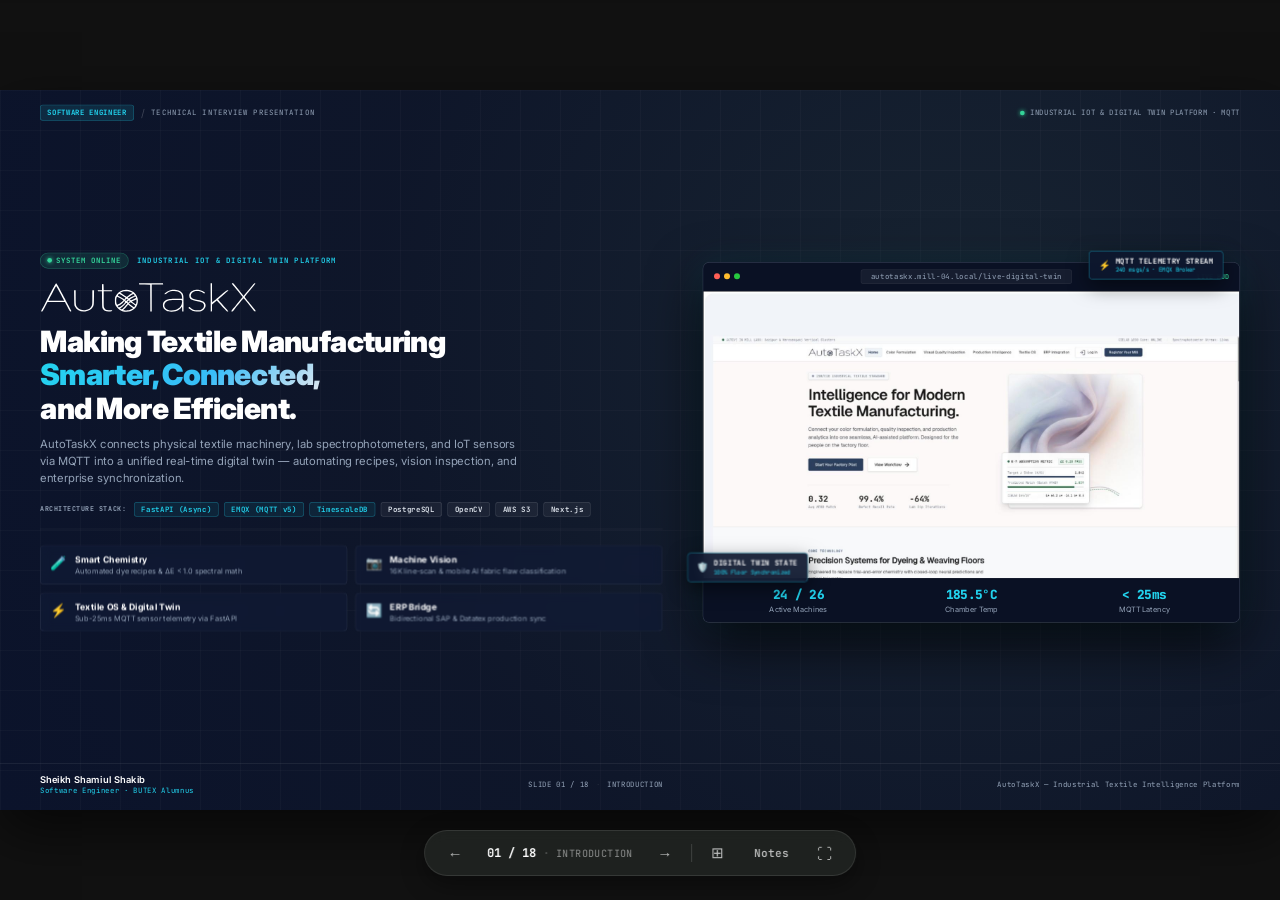
==== commit fff713e2: "style: increase text size and canvas dimensions on Slide 07 for high legibility" ====
--- a/index.html
+++ b/index.html
@@ -634,7 +634,7 @@
           <div class="sh-left">
             <span class="sh-label">FEATURE 02 · SYSTEM DEPTH</span>
             <span class="sh-sep">/</span>
-            <span class="sh-sub">End-to-End Vision Pipeline, Async S3 &amp; MQTT Sequence</span>
+            <span class="sh-sub">UML Sequence Diagram · CoaXPress, Direct S3 &amp; MQTT Telemetry</span>
           </div>
           <div class="sh-right">SLIDE 07 / 18</div>
         </div>
@@ -644,158 +644,130 @@
             <div class="s07depth-top">
               <p class="s07depth-eyebrow">System Depth · Architectural Sequence</p>
               <h2 class="s07depth-title">From Raw Sensor Lines to Control Panel: Complete Sequence.</h2>
-              <p class="s07depth-desc">How CoaXPress hardware, Python edge buffering, FastAPI async presigning, S3 cloud storage, and EMQX MQTT work together with zero bottlenecks.</p>
+              <p class="s07depth-desc">Standard UML sequence specification showing CoaXPress acquisition, concurrent S3 offloading, and MQTT telemetry.</p>
             </div>
 
             <div class="s07depth-canvas">
-<svg class="s-depth-svg" viewBox="0 0 1760 580" xmlns="http://www.w3.org/2000/svg">
+<svg class="uml-seq-svg" viewBox="0 0 1720 780" xmlns="http://www.w3.org/2000/svg">
 <defs>
-  <marker id="sq-arrow" viewBox="0 0 10 10" refX="8" refY="5" markerWidth="6" markerHeight="6" orient="auto-start-reverse">
-    <path d="M 0 1.5 L 8 5 L 0 8.5 z" fill="#203B59"/>
+  <marker id="uml-arrow" viewBox="0 0 10 10" refX="9" refY="5" markerWidth="8" markerHeight="8" orient="auto-start-reverse">
+    <path d="M 0 1 L 9 5 L 0 9 z" fill="#0F172A"/>
   </marker>
-  <marker id="sq-arrow-dashed" viewBox="0 0 10 10" refX="8" refY="5" markerWidth="6" markerHeight="6" orient="auto-start-reverse">
-    <path d="M 0 1.5 L 8 5 L 0 8.5 z" fill="#647F98"/>
+  <marker id="uml-open-arrow" viewBox="0 0 10 10" refX="9" refY="5" markerWidth="8" markerHeight="8" orient="auto-start-reverse">
+    <path d="M 1 1.5 L 8 5 L 1 8.5" fill="none" stroke="#1E293B" stroke-width="1.8" stroke-linecap="round" stroke-linejoin="round"/>
   </marker>
 </defs>
-<rect x="505" y="138" width="750" height="174" rx="6" fill="#EEF3EF" stroke="#64836F" stroke-dasharray="4,4" stroke-width="1.5"/>
-<rect x="505" y="138" width="330" height="20" rx="4" fill="#64836F"/>
-<text x="515" y="152" font-family="JetBrains Mono, monospace" font-size="9.5" font-weight="700" fill="#FFFFFF">PARALLEL: ASYNC S3 UPLOAD &amp; MQTT EVENTS</text>
-<line x1="110" y1="84" x2="110" y2="560" stroke="#DFE1DC" stroke-width="1.5" stroke-dasharray="4,4"/>
-<line x1="330" y1="84" x2="330" y2="560" stroke="#DFE1DC" stroke-width="1.5" stroke-dasharray="4,4"/>
-<line x1="550" y1="84" x2="550" y2="560" stroke="#DFE1DC" stroke-width="1.5" stroke-dasharray="4,4"/>
-<line x1="770" y1="84" x2="770" y2="560" stroke="#DFE1DC" stroke-width="1.5" stroke-dasharray="4,4"/>
-<line x1="990" y1="84" x2="990" y2="560" stroke="#DFE1DC" stroke-width="1.5" stroke-dasharray="4,4"/>
-<line x1="1210" y1="84" x2="1210" y2="560" stroke="#DFE1DC" stroke-width="1.5" stroke-dasharray="4,4"/>
-<line x1="1430" y1="84" x2="1430" y2="560" stroke="#DFE1DC" stroke-width="1.5" stroke-dasharray="4,4"/>
-<line x1="1650" y1="84" x2="1650" y2="560" stroke="#DFE1DC" stroke-width="1.5" stroke-dasharray="4,4"/>
-<line x1="116" y1="78" x2="324" y2="78" stroke="#203B59" stroke-width="1.5" marker-end="url(#sq-arrow)"/>
-<circle cx="220.0" cy="72" r="8" fill="#203B59"/>
-<text x="220.0" y="75.5" text-anchor="middle" font-family="JetBrains Mono, monospace" font-size="8.5" font-weight="700" fill="#FFF">1</text>
-<text x="220.0" y="88" text-anchor="middle" font-family="Inter, sans-serif" font-size="10" font-weight="600" fill="#202321">Raw Image Lines (CoaXPress)</text>
-<line x1="336" y1="102" x2="544" y2="102" stroke="#203B59" stroke-width="1.5" marker-end="url(#sq-arrow)"/>
-<circle cx="440.0" cy="96" r="8" fill="#203B59"/>
-<text x="440.0" y="99.5" text-anchor="middle" font-family="JetBrains Mono, monospace" font-size="8.5" font-weight="700" fill="#FFF">2</text>
-<text x="440.0" y="112" text-anchor="middle" font-family="Inter, sans-serif" font-size="10" font-weight="600" fill="#202321">Image Data via SDK</text>
-<path d="M 550 122 C 585 112, 585 136, 556 132" fill="none" stroke="#203B59" stroke-width="1.5" marker-end="url(#sq-arrow)"/>
-<circle cx="598" cy="126" r="8" fill="#203B59"/>
-<text x="598" y="129" text-anchor="middle" font-family="JetBrains Mono, monospace" font-size="8.5" font-weight="700" fill="#FFF">3</text>
-<text x="612" y="129.5" font-family="Inter, sans-serif" font-size="11" font-weight="600" fill="#202321">Buffer & Build Full Fabric Image</text>
-<line x1="556" y1="158" x2="764" y2="158" stroke="#203B59" stroke-width="1.5" marker-end="url(#sq-arrow)"/>
-<circle cx="660.0" cy="152" r="8" fill="#203B59"/>
-<text x="660.0" y="155.5" text-anchor="middle" font-family="JetBrains Mono, monospace" font-size="8.5" font-weight="700" fill="#FFF">4</text>
-<text x="660.0" y="168" text-anchor="middle" font-family="Inter, sans-serif" font-size="10" font-weight="600" fill="#202321">Request Pre-signed S3 URL</text>
-<line x1="764" y1="182" x2="556" y2="182" stroke="#647F98" stroke-width="1.5" stroke-dasharray="4,3" marker-end="url(#sq-arrow-dashed)"/>
-<circle cx="660.0" cy="176" r="8" fill="#647F98"/>
-<text x="660.0" y="179.5" text-anchor="middle" font-family="JetBrains Mono, monospace" font-size="8.5" font-weight="700" fill="#FFF">5</text>
-<text x="660.0" y="192" text-anchor="middle" font-family="Inter, sans-serif" font-size="10" font-weight="600" fill="#202321">Return Upload URL</text>
-<line x1="556" y1="206" x2="984" y2="206" stroke="#203B59" stroke-width="1.5" marker-end="url(#sq-arrow)"/>
-<circle cx="770.0" cy="200" r="8" fill="#203B59"/>
-<text x="770.0" y="203.5" text-anchor="middle" font-family="JetBrains Mono, monospace" font-size="8.5" font-weight="700" fill="#FFF">6</text>
-<text x="770.0" y="216" text-anchor="middle" font-family="Inter, sans-serif" font-size="10" font-weight="600" fill="#202321">Upload Original TIFF Image</text>
-<line x1="984" y1="230" x2="556" y2="230" stroke="#647F98" stroke-width="1.5" stroke-dasharray="4,3" marker-end="url(#sq-arrow-dashed)"/>
-<circle cx="770.0" cy="224" r="8" fill="#647F98"/>
-<text x="770.0" y="227.5" text-anchor="middle" font-family="JetBrains Mono, monospace" font-size="8.5" font-weight="700" fill="#FFF">7</text>
-<text x="770.0" y="240" text-anchor="middle" font-family="Inter, sans-serif" font-size="10" font-weight="600" fill="#202321">Upload Success</text>
-<line x1="556" y1="254" x2="1204" y2="254" stroke="#203B59" stroke-width="1.5" marker-end="url(#sq-arrow)"/>
-<circle cx="880.0" cy="248" r="8" fill="#203B59"/>
-<text x="880.0" y="251.5" text-anchor="middle" font-family="JetBrains Mono, monospace" font-size="8.5" font-weight="700" fill="#FFF">8</text>
-<text x="880.0" y="264" text-anchor="middle" font-family="Inter, sans-serif" font-size="10" font-weight="600" fill="#202321">Camera Status / Scanning Events</text>
-<line x1="556" y1="278" x2="1204" y2="278" stroke="#203B59" stroke-width="1.5" marker-end="url(#sq-arrow)"/>
-<circle cx="880.0" cy="272" r="8" fill="#203B59"/>
-<text x="880.0" y="275.5" text-anchor="middle" font-family="JetBrains Mono, monospace" font-size="8.5" font-weight="700" fill="#FFF">9</text>
-<text x="880.0" y="288" text-anchor="middle" font-family="Inter, sans-serif" font-size="10" font-weight="600" fill="#202321">Image Captured Metadata</text>
-<line x1="1204" y1="302" x2="776" y2="302" stroke="#203B59" stroke-width="1.5" marker-end="url(#sq-arrow)"/>
-<circle cx="990.0" cy="296" r="8" fill="#203B59"/>
-<text x="990.0" y="299.5" text-anchor="middle" font-family="JetBrains Mono, monospace" font-size="8.5" font-weight="700" fill="#FFF">10</text>
-<text x="990.0" y="312" text-anchor="middle" font-family="Inter, sans-serif" font-size="10" font-weight="600" fill="#202321">Deliver MQTT Events</text>
-<line x1="776" y1="336" x2="1424" y2="336" stroke="#203B59" stroke-width="1.5" marker-end="url(#sq-arrow)"/>
-<circle cx="1100.0" cy="330" r="8" fill="#203B59"/>
-<text x="1100.0" y="333.5" text-anchor="middle" font-family="JetBrains Mono, monospace" font-size="8.5" font-weight="700" fill="#FFF">11</text>
-<text x="1100.0" y="346" text-anchor="middle" font-family="Inter, sans-serif" font-size="10" font-weight="600" fill="#202321">Save Image Metadata & S3 Key</text>
-<line x1="1424" y1="360" x2="776" y2="360" stroke="#647F98" stroke-width="1.5" stroke-dasharray="4,3" marker-end="url(#sq-arrow-dashed)"/>
-<circle cx="1100.0" cy="354" r="8" fill="#647F98"/>
-<text x="1100.0" y="357.5" text-anchor="middle" font-family="JetBrains Mono, monospace" font-size="8.5" font-weight="700" fill="#FFF">12</text>
-<text x="1100.0" y="370" text-anchor="middle" font-family="Inter, sans-serif" font-size="10" font-weight="600" fill="#202321">Record Saved</text>
-<line x1="776" y1="384" x2="1644" y2="384" stroke="#647F98" stroke-width="1.5" stroke-dasharray="4,3" marker-end="url(#sq-arrow-dashed)"/>
-<circle cx="1210.0" cy="378" r="8" fill="#647F98"/>
-<text x="1210.0" y="381.5" text-anchor="middle" font-family="JetBrains Mono, monospace" font-size="8.5" font-weight="700" fill="#FFF">13</text>
-<text x="1210.0" y="394" text-anchor="middle" font-family="Inter, sans-serif" font-size="10" font-weight="600" fill="#202321">WebSocket Notification</text>
-<line x1="1644" y1="408" x2="776" y2="408" stroke="#203B59" stroke-width="1.5" marker-end="url(#sq-arrow)"/>
-<circle cx="1210.0" cy="402" r="8" fill="#203B59"/>
-<text x="1210.0" y="405.5" text-anchor="middle" font-family="JetBrains Mono, monospace" font-size="8.5" font-weight="700" fill="#FFF">14</text>
-<text x="1210.0" y="418" text-anchor="middle" font-family="Inter, sans-serif" font-size="10" font-weight="600" fill="#202321">Request Image Metadata</text>
-<line x1="776" y1="432" x2="1424" y2="432" stroke="#203B59" stroke-width="1.5" marker-end="url(#sq-arrow)"/>
-<circle cx="1100.0" cy="426" r="8" fill="#203B59"/>
-<text x="1100.0" y="429.5" text-anchor="middle" font-family="JetBrains Mono, monospace" font-size="8.5" font-weight="700" fill="#FFF">15</text>
-<text x="1100.0" y="442" text-anchor="middle" font-family="Inter, sans-serif" font-size="10" font-weight="600" fill="#202321">Fetch Image Record</text>
-<line x1="1424" y1="456" x2="776" y2="456" stroke="#647F98" stroke-width="1.5" stroke-dasharray="4,3" marker-end="url(#sq-arrow-dashed)"/>
-<circle cx="1100.0" cy="450" r="8" fill="#647F98"/>
-<text x="1100.0" y="453.5" text-anchor="middle" font-family="JetBrains Mono, monospace" font-size="8.5" font-weight="700" fill="#FFF">16</text>
-<text x="1100.0" y="466" text-anchor="middle" font-family="Inter, sans-serif" font-size="10" font-weight="600" fill="#202321">Return Image & S3 Key</text>
-<line x1="776" y1="480" x2="1644" y2="480" stroke="#647F98" stroke-width="1.5" stroke-dasharray="4,3" marker-end="url(#sq-arrow-dashed)"/>
-<circle cx="1210.0" cy="474" r="8" fill="#647F98"/>
-<text x="1210.0" y="477.5" text-anchor="middle" font-family="JetBrains Mono, monospace" font-size="8.5" font-weight="700" fill="#FFF">17</text>
-<text x="1210.0" y="490" text-anchor="middle" font-family="Inter, sans-serif" font-size="10" font-weight="600" fill="#202321">Return Metadata + Presigned GET URL</text>
-<line x1="1644" y1="504" x2="996" y2="504" stroke="#203B59" stroke-width="1.5" marker-end="url(#sq-arrow)"/>
-<circle cx="1320.0" cy="498" r="8" fill="#203B59"/>
-<text x="1320.0" y="501.5" text-anchor="middle" font-family="JetBrains Mono, monospace" font-size="8.5" font-weight="700" fill="#FFF">18</text>
-<text x="1320.0" y="514" text-anchor="middle" font-family="Inter, sans-serif" font-size="10" font-weight="600" fill="#202321">Load Image using Secure URL</text>
-<line x1="996" y1="528" x2="1644" y2="528" stroke="#647F98" stroke-width="1.5" stroke-dasharray="4,3" marker-end="url(#sq-arrow-dashed)"/>
-<circle cx="1320.0" cy="522" r="8" fill="#647F98"/>
-<text x="1320.0" y="525.5" text-anchor="middle" font-family="JetBrains Mono, monospace" font-size="8.5" font-weight="700" fill="#FFF">19</text>
-<text x="1320.0" y="538" text-anchor="middle" font-family="Inter, sans-serif" font-size="10" font-weight="600" fill="#202321">Return Original Image</text>
-<path d="M 1650 548 C 1685 538, 1685 562, 1656 558" fill="none" stroke="#203B59" stroke-width="1.5" marker-end="url(#sq-arrow)"/>
-<circle cx="1698" cy="552" r="8" fill="#203B59"/>
-<text x="1698" y="555" text-anchor="middle" font-family="JetBrains Mono, monospace" font-size="8.5" font-weight="700" fill="#FFF">20</text>
-<text x="1712" y="555.5" font-family="Inter, sans-serif" font-size="11" font-weight="600" fill="#202321">Display in Control Panel</text>
-<rect x="18" y="10" width="184" height="44" rx="4" fill="#FFFFFF" stroke="#203B59" stroke-width="1.8" filter="drop-shadow(0 2px 4px rgba(0,0,0,0.06))"/>
-<text x="110" y="27" text-anchor="middle" font-family="Inter, sans-serif" font-size="11.5" font-weight="700" fill="#203B59">Basler Camera</text>
-<text x="110" y="43" text-anchor="middle" font-family="JetBrains Mono, monospace" font-size="9" font-weight="500" fill="#626966">16K Line Sensor</text>
-<rect x="238" y="10" width="184" height="44" rx="4" fill="#FFFFFF" stroke="#203B59" stroke-width="1.8" filter="drop-shadow(0 2px 4px rgba(0,0,0,0.06))"/>
-<text x="330" y="27" text-anchor="middle" font-family="Inter, sans-serif" font-size="11.5" font-weight="700" fill="#203B59">CXP Frame Grabber</text>
-<text x="330" y="43" text-anchor="middle" font-family="JetBrains Mono, monospace" font-size="9" font-weight="500" fill="#626966">PCIe CXP-12 Interface</text>
-<rect x="458" y="10" width="184" height="44" rx="4" fill="#FFFFFF" stroke="#2E5280" stroke-width="1.8" filter="drop-shadow(0 2px 4px rgba(0,0,0,0.06))"/>
-<text x="550" y="27" text-anchor="middle" font-family="Inter, sans-serif" font-size="11.5" font-weight="700" fill="#203B59">Edge PC (Python)</text>
-<text x="550" y="43" text-anchor="middle" font-family="JetBrains Mono, monospace" font-size="9" font-weight="500" fill="#626966">Buffer & Stitch SDK</text>
-<rect x="678" y="10" width="184" height="44" rx="4" fill="#FFFFFF" stroke="#111C38" stroke-width="1.8" filter="drop-shadow(0 2px 4px rgba(0,0,0,0.06))"/>
-<text x="770" y="27" text-anchor="middle" font-family="Inter, sans-serif" font-size="11.5" font-weight="700" fill="#203B59">FastAPI Backend</text>
-<text x="770" y="43" text-anchor="middle" font-family="JetBrains Mono, monospace" font-size="9" font-weight="500" fill="#626966">Async Core Engine</text>
-<rect x="898" y="10" width="184" height="44" rx="4" fill="#FFFFFF" stroke="#647F98" stroke-width="1.8" filter="drop-shadow(0 2px 4px rgba(0,0,0,0.06))"/>
-<text x="990" y="27" text-anchor="middle" font-family="Inter, sans-serif" font-size="11.5" font-weight="700" fill="#203B59">AWS S3 Cloud</text>
-<text x="990" y="43" text-anchor="middle" font-family="JetBrains Mono, monospace" font-size="9" font-weight="500" fill="#626966">Original TIFF Storage</text>
-<rect x="1118" y="10" width="184" height="44" rx="4" fill="#FFFFFF" stroke="#203B59" stroke-width="1.8" filter="drop-shadow(0 2px 4px rgba(0,0,0,0.06))"/>
-<text x="1210" y="27" text-anchor="middle" font-family="Inter, sans-serif" font-size="11.5" font-weight="700" fill="#203B59">MQTT Broker (EMQX)</text>
-<text x="1210" y="43" text-anchor="middle" font-family="JetBrains Mono, monospace" font-size="9" font-weight="500" fill="#626966">High-Speed Event Hub</text>
-<rect x="1338" y="10" width="184" height="44" rx="4" fill="#FFFFFF" stroke="#64836F" stroke-width="1.8" filter="drop-shadow(0 2px 4px rgba(0,0,0,0.06))"/>
-<text x="1430" y="27" text-anchor="middle" font-family="Inter, sans-serif" font-size="11.5" font-weight="700" fill="#203B59">PostgreSQL</text>
-<text x="1430" y="43" text-anchor="middle" font-family="JetBrains Mono, monospace" font-size="9" font-weight="500" fill="#626966">Image Metadata & Key</text>
-<rect x="1558" y="10" width="184" height="44" rx="4" fill="#FFFFFF" stroke="#111C38" stroke-width="1.8" filter="drop-shadow(0 2px 4px rgba(0,0,0,0.06))"/>
-<text x="1650" y="27" text-anchor="middle" font-family="Inter, sans-serif" font-size="11.5" font-weight="700" fill="#203B59">Next.js Dashboard</text>
-<text x="1650" y="43" text-anchor="middle" font-family="JetBrains Mono, monospace" font-size="9" font-weight="500" fill="#626966">Control Panel HUD</text>
+<line x1="95" y1="60" x2="95" y2="768" stroke="#94A3B8" stroke-width="1.4" stroke-dasharray="6,4"/>
+<line x1="313" y1="60" x2="313" y2="768" stroke="#94A3B8" stroke-width="1.4" stroke-dasharray="6,4"/>
+<line x1="531" y1="60" x2="531" y2="768" stroke="#94A3B8" stroke-width="1.4" stroke-dasharray="6,4"/>
+<line x1="749" y1="60" x2="749" y2="768" stroke="#94A3B8" stroke-width="1.4" stroke-dasharray="6,4"/>
+<line x1="967" y1="60" x2="967" y2="768" stroke="#94A3B8" stroke-width="1.4" stroke-dasharray="6,4"/>
+<line x1="1185" y1="60" x2="1185" y2="768" stroke="#94A3B8" stroke-width="1.4" stroke-dasharray="6,4"/>
+<line x1="1403" y1="60" x2="1403" y2="768" stroke="#94A3B8" stroke-width="1.4" stroke-dasharray="6,4"/>
+<line x1="1621" y1="60" x2="1621" y2="768" stroke="#94A3B8" stroke-width="1.4" stroke-dasharray="6,4"/>
+<rect x="489" y="180" width="761" height="252" fill="#F8FAFC" stroke="#475569" stroke-width="1.5" rx="2"/>
+<path d="M 489 180 L 541 180 L 541 198 L 529 208 L 489 208 Z" fill="#E2E8F0" stroke="#475569" stroke-width="1.5"/>
+<text x="511" y="199" text-anchor="middle" font-family="JetBrains Mono, monospace" font-size="13" font-weight="800" fill="#0F172A">par</text>
+<text x="553" y="199" font-family="JetBrains Mono, monospace" font-size="12.5" font-weight="700" fill="#334155">[Image Upload to AWS S3]</text>
+<line x1="489" y1="324" x2="1250" y2="324" stroke="#64748B" stroke-width="1.4" stroke-dasharray="7,4"/>
+<text x="505" y="342" font-family="JetBrains Mono, monospace" font-size="12.5" font-weight="700" fill="#334155">[Concurrent MQTT Scanning Telemetry &amp; Metadata]</text>
+<rect x="88" y="84" width="14" height="12" fill="#FFFFFF" stroke="#0F172A" stroke-width="1.5" rx="1"/>
+<rect x="306" y="90" width="14" height="38" fill="#FFFFFF" stroke="#0F172A" stroke-width="1.5" rx="1"/>
+<rect x="524" y="122" width="14" height="42" fill="#FFFFFF" stroke="#0F172A" stroke-width="1.5" rx="1"/>
+<rect x="524" y="194" width="14" height="108" fill="#FFFFFF" stroke="#0F172A" stroke-width="1.5" rx="1"/>
+<rect x="742" y="200" width="14" height="38" fill="#FFFFFF" stroke="#0F172A" stroke-width="1.5" rx="1"/>
+<rect x="960" y="264" width="14" height="38" fill="#FFFFFF" stroke="#0F172A" stroke-width="1.5" rx="1"/>
+<rect x="524" y="338" width="14" height="46" fill="#FFFFFF" stroke="#0F172A" stroke-width="1.5" rx="1"/>
+<rect x="1178" y="344" width="14" height="72" fill="#FFFFFF" stroke="#0F172A" stroke-width="1.5" rx="1"/>
+<rect x="742" y="408" width="14" height="60" fill="#FFFFFF" stroke="#0F172A" stroke-width="1.5" rx="1"/>
+<rect x="1396" y="460" width="14" height="38" fill="#FFFFFF" stroke="#0F172A" stroke-width="1.5" rx="1"/>
+<rect x="1614" y="524" width="14" height="38" fill="#FFFFFF" stroke="#0F172A" stroke-width="1.5" rx="1"/>
+<rect x="742" y="556" width="14" height="102" fill="#FFFFFF" stroke="#0F172A" stroke-width="1.5" rx="1"/>
+<rect x="1396" y="588" width="14" height="38" fill="#FFFFFF" stroke="#0F172A" stroke-width="1.5" rx="1"/>
+<rect x="960" y="684" width="14" height="38" fill="#FFFFFF" stroke="#0F172A" stroke-width="1.5" rx="1"/>
+<rect x="1614" y="684" width="14" height="74" fill="#FFFFFF" stroke="#0F172A" stroke-width="1.5" rx="1"/>
+<line x1="102" y1="90" x2="306" y2="90" stroke="#0F172A" stroke-width="1.6" marker-end="url(#uml-arrow)"/>
+<text x="204.0" y="84" text-anchor="middle" font-family="JetBrains Mono, monospace" font-size="13" font-weight="700" fill="#0F172A">1: Raw Image Lines (CoaXPress)</text>
+<line x1="320" y1="122" x2="524" y2="122" stroke="#0F172A" stroke-width="1.6" marker-end="url(#uml-arrow)"/>
+<text x="422.0" y="116" text-anchor="middle" font-family="JetBrains Mono, monospace" font-size="13" font-weight="700" fill="#0F172A">2: Image Data via SDK</text>
+<path d="M 538 147 C 579 138, 579 170, 540 163" fill="none" stroke="#0F172A" stroke-width="1.5" marker-end="url(#uml-arrow)"/>
+<text x="585" y="158" font-family="JetBrains Mono, monospace" font-size="13" font-weight="700" fill="#0F172A">3: Buffer & Build Full Fabric Image</text>
+<line x1="538" y1="200" x2="742" y2="200" stroke="#0F172A" stroke-width="1.6" marker-end="url(#uml-arrow)"/>
+<text x="640.0" y="194" text-anchor="middle" font-family="JetBrains Mono, monospace" font-size="13" font-weight="700" fill="#0F172A">4: Request Pre-signed S3 URL</text>
+<line x1="742" y1="232" x2="538" y2="232" stroke="#1E293B" stroke-width="1.5" stroke-dasharray="7,4" marker-end="url(#uml-open-arrow)"/>
+<text x="640.0" y="226" text-anchor="middle" font-family="JetBrains Mono, monospace" font-size="13" font-weight="700" fill="#1E293B">5: Return Upload URL</text>
+<line x1="538" y1="264" x2="960" y2="264" stroke="#0F172A" stroke-width="1.6" marker-end="url(#uml-arrow)"/>
+<text x="749.0" y="258" text-anchor="middle" font-family="JetBrains Mono, monospace" font-size="13" font-weight="700" fill="#0F172A">6: Upload Original TIFF Image</text>
+<line x1="960" y1="296" x2="538" y2="296" stroke="#1E293B" stroke-width="1.5" stroke-dasharray="7,4" marker-end="url(#uml-open-arrow)"/>
+<text x="749.0" y="290" text-anchor="middle" font-family="JetBrains Mono, monospace" font-size="13" font-weight="700" fill="#1E293B">7: Upload Success (200 OK)</text>
+<line x1="538" y1="344" x2="1178" y2="344" stroke="#0F172A" stroke-width="1.6" marker-end="url(#uml-arrow)"/>
+<text x="858.0" y="338" text-anchor="middle" font-family="JetBrains Mono, monospace" font-size="13" font-weight="700" fill="#0F172A">8: Camera Status / Scanning Events</text>
+<line x1="538" y1="376" x2="1178" y2="376" stroke="#0F172A" stroke-width="1.6" marker-end="url(#uml-arrow)"/>
+<text x="858.0" y="370" text-anchor="middle" font-family="JetBrains Mono, monospace" font-size="13" font-weight="700" fill="#0F172A">9: Image Captured Metadata</text>
+<line x1="1178" y1="408" x2="756" y2="408" stroke="#0F172A" stroke-width="1.6" marker-end="url(#uml-arrow)"/>
+<text x="967.0" y="402" text-anchor="middle" font-family="JetBrains Mono, monospace" font-size="13" font-weight="700" fill="#0F172A">10: Deliver MQTT Events</text>
+<line x1="756" y1="460" x2="1396" y2="460" stroke="#0F172A" stroke-width="1.6" marker-end="url(#uml-arrow)"/>
+<text x="1076.0" y="454" text-anchor="middle" font-family="JetBrains Mono, monospace" font-size="13" font-weight="700" fill="#0F172A">11: Save Image Metadata & S3 Key</text>
+<line x1="1396" y1="492" x2="756" y2="492" stroke="#1E293B" stroke-width="1.5" stroke-dasharray="7,4" marker-end="url(#uml-open-arrow)"/>
+<text x="1076.0" y="486" text-anchor="middle" font-family="JetBrains Mono, monospace" font-size="13" font-weight="700" fill="#1E293B">12: Record Saved</text>
+<line x1="756" y1="524" x2="1614" y2="524" stroke="#1E293B" stroke-width="1.5" stroke-dasharray="7,4" marker-end="url(#uml-open-arrow)"/>
+<text x="1185.0" y="518" text-anchor="middle" font-family="JetBrains Mono, monospace" font-size="13" font-weight="700" fill="#1E293B">13: WebSocket Notification (Live Scan)</text>
+<line x1="1614" y1="556" x2="756" y2="556" stroke="#0F172A" stroke-width="1.6" marker-end="url(#uml-arrow)"/>
+<text x="1185.0" y="550" text-anchor="middle" font-family="JetBrains Mono, monospace" font-size="13" font-weight="700" fill="#0F172A">14: Request Image Metadata</text>
+<line x1="756" y1="588" x2="1396" y2="588" stroke="#0F172A" stroke-width="1.6" marker-end="url(#uml-arrow)"/>
+<text x="1076.0" y="582" text-anchor="middle" font-family="JetBrains Mono, monospace" font-size="13" font-weight="700" fill="#0F172A">15: Fetch Image Record</text>
+<line x1="1396" y1="620" x2="756" y2="620" stroke="#1E293B" stroke-width="1.5" stroke-dasharray="7,4" marker-end="url(#uml-open-arrow)"/>
+<text x="1076.0" y="614" text-anchor="middle" font-family="JetBrains Mono, monospace" font-size="13" font-weight="700" fill="#1E293B">16: Return Image & S3 Key</text>
+<line x1="756" y1="652" x2="1614" y2="652" stroke="#1E293B" stroke-width="1.5" stroke-dasharray="7,4" marker-end="url(#uml-open-arrow)"/>
+<text x="1185.0" y="646" text-anchor="middle" font-family="JetBrains Mono, monospace" font-size="13" font-weight="700" fill="#1E293B">17: Return Metadata + Presigned GET URL</text>
+<line x1="1614" y1="684" x2="974" y2="684" stroke="#0F172A" stroke-width="1.6" marker-end="url(#uml-arrow)"/>
+<text x="1294.0" y="678" text-anchor="middle" font-family="JetBrains Mono, monospace" font-size="13" font-weight="700" fill="#0F172A">18: Load Image using Secure URL</text>
+<line x1="974" y1="716" x2="1614" y2="716" stroke="#1E293B" stroke-width="1.5" stroke-dasharray="7,4" marker-end="url(#uml-open-arrow)"/>
+<text x="1294.0" y="710" text-anchor="middle" font-family="JetBrains Mono, monospace" font-size="13" font-weight="700" fill="#1E293B">19: Return Original Image (Stream)</text>
+<path d="M 1628 741 C 1669 732, 1669 764, 1630 757" fill="none" stroke="#0F172A" stroke-width="1.5" marker-end="url(#uml-arrow)"/>
+<text x="1675" y="752" font-family="JetBrains Mono, monospace" font-size="13" font-weight="700" fill="#0F172A">20: Display in Control Panel HUD</text>
+<rect x="3" y="10" width="184" height="48" fill="#FFFFFF" stroke="#0F172A" stroke-width="1.6" rx="3" filter="drop-shadow(0 2px 4px rgba(0,0,0,0.06))"/>
+<text x="95" y="30" text-anchor="middle" font-family="Inter, sans-serif" font-size="14" font-weight="800" fill="#0F172A">Basler Camera</text>
+<text x="95" y="48" text-anchor="middle" font-family="JetBrains Mono, monospace" font-size="11" font-weight="600" fill="#475569">:CameraSensor</text>
+<rect x="221" y="10" width="184" height="48" fill="#FFFFFF" stroke="#0F172A" stroke-width="1.6" rx="3" filter="drop-shadow(0 2px 4px rgba(0,0,0,0.06))"/>
+<text x="313" y="30" text-anchor="middle" font-family="Inter, sans-serif" font-size="14" font-weight="800" fill="#0F172A">Frame Grabber</text>
+<text x="313" y="48" text-anchor="middle" font-family="JetBrains Mono, monospace" font-size="11" font-weight="600" fill="#475569">:CXPGrabber</text>
+<rect x="439" y="10" width="184" height="48" fill="#FFFFFF" stroke="#0F172A" stroke-width="1.6" rx="3" filter="drop-shadow(0 2px 4px rgba(0,0,0,0.06))"/>
+<text x="531" y="30" text-anchor="middle" font-family="Inter, sans-serif" font-size="14" font-weight="800" fill="#0F172A">Edge PC (Python)</text>
+<text x="531" y="48" text-anchor="middle" font-family="JetBrains Mono, monospace" font-size="11" font-weight="600" fill="#475569">:EdgeNode</text>
+<rect x="657" y="10" width="184" height="48" fill="#FFFFFF" stroke="#0F172A" stroke-width="1.6" rx="3" filter="drop-shadow(0 2px 4px rgba(0,0,0,0.06))"/>
+<text x="749" y="30" text-anchor="middle" font-family="Inter, sans-serif" font-size="14" font-weight="800" fill="#0F172A">FastAPI Backend</text>
+<text x="749" y="48" text-anchor="middle" font-family="JetBrains Mono, monospace" font-size="11" font-weight="600" fill="#475569">:AppServer</text>
+<rect x="875" y="10" width="184" height="48" fill="#FFFFFF" stroke="#0F172A" stroke-width="1.6" rx="3" filter="drop-shadow(0 2px 4px rgba(0,0,0,0.06))"/>
+<text x="967" y="30" text-anchor="middle" font-family="Inter, sans-serif" font-size="14" font-weight="800" fill="#0F172A">AWS S3 Cloud</text>
+<text x="967" y="48" text-anchor="middle" font-family="JetBrains Mono, monospace" font-size="11" font-weight="600" fill="#475569">:ObjectStorage</text>
+<rect x="1093" y="10" width="184" height="48" fill="#FFFFFF" stroke="#0F172A" stroke-width="1.6" rx="3" filter="drop-shadow(0 2px 4px rgba(0,0,0,0.06))"/>
+<text x="1185" y="30" text-anchor="middle" font-family="Inter, sans-serif" font-size="14" font-weight="800" fill="#0F172A">EMQX Broker</text>
+<text x="1185" y="48" text-anchor="middle" font-family="JetBrains Mono, monospace" font-size="11" font-weight="600" fill="#475569">:MQTTBroker</text>
+<rect x="1311" y="10" width="184" height="48" fill="#FFFFFF" stroke="#0F172A" stroke-width="1.6" rx="3" filter="drop-shadow(0 2px 4px rgba(0,0,0,0.06))"/>
+<text x="1403" y="30" text-anchor="middle" font-family="Inter, sans-serif" font-size="14" font-weight="800" fill="#0F172A">PostgreSQL</text>
+<text x="1403" y="48" text-anchor="middle" font-family="JetBrains Mono, monospace" font-size="11" font-weight="600" fill="#475569">:Database</text>
+<rect x="1529" y="10" width="184" height="48" fill="#FFFFFF" stroke="#0F172A" stroke-width="1.6" rx="3" filter="drop-shadow(0 2px 4px rgba(0,0,0,0.06))"/>
+<text x="1621" y="30" text-anchor="middle" font-family="Inter, sans-serif" font-size="14" font-weight="800" fill="#0F172A">Next.js Dashboard</text>
+<text x="1621" y="48" text-anchor="middle" font-family="JetBrains Mono, monospace" font-size="11" font-weight="600" fill="#475569">:ClientHUD</text>
 </svg>
             </div>
 
-            <div class="s07depth-takeaways">
-              <div class="s07depth-takeaway">
-                <span class="s07depth-t-icon">🚀</span>
-                <div class="s07depth-t-body">
-                  <strong>Zero-Bottleneck S3 Offload</strong>
-                  <span>20 MB original TIFF scans upload directly from Edge PC to AWS S3 using presigned URLs, bypassing API and MQTT buffers.</span>
-                </div>
-              </div>
-              <div class="s07depth-takeaway">
-                <span class="s07depth-t-icon">⚡</span>
-                <div class="s07depth-t-body">
-                  <strong>Parallel MQTT Telemetry</strong>
-                  <span>Camera status and inspection metadata publish concurrently over EMQX MQTT, keeping the factory digital twin live.</span>
-                </div>
-              </div>
-              <div class="s07depth-takeaway">
-                <span class="s07depth-t-icon">🔒</span>
-                <div class="s07depth-t-body">
-                  <strong>Secure Ephemeral Delivery</strong>
-                  <span>Next.js dashboard receives instant WebSocket alerts, fetching secure time-limited GET URLs from FastAPI to display images.</span>
-                </div>
+            <div class="s07depth-specs">
+              <div class="s07depth-spec-col">
+                <span class="s07depth-spec-num">SPECIFICATION 01</span>
+                <div class="s07depth-spec-title">Direct S3 Offloading (Bypass Gateway)</div>
+                <div class="s07depth-spec-text">High-throughput 20MB raw TIFF scans stream directly from Edge PC to AWS S3 via pre-signed PUT URLs, eliminating memory bottlenecks on FastAPI and EMQX.</div>
+              </div>
+              <div class="s07depth-spec-col">
+                <span class="s07depth-spec-num">SPECIFICATION 02</span>
+                <div class="s07depth-spec-title">Concurrent MQTT Telemetry (Parallel Frame)</div>
+                <div class="s07depth-spec-text">UML parallel fragment (par) emits camera state and inspection frame metadata concurrently over MQTT, keeping the factory digital twin live in &lt; 25ms.</div>
+              </div>
+              <div class="s07depth-spec-col">
+                <span class="s07depth-spec-num">SPECIFICATION 03</span>
+                <div class="s07depth-spec-title">Ephemeral WebSocket Delivery (Zero Trust)</div>
+                <div class="s07depth-spec-text">Next.js client receives real-time WebSocket notifications, retrieving short-lived pre-signed GET URLs from FastAPI to display images with strict access control.</div>
               </div>
             </div>
           </div>
--- a/styles.css
+++ b/styles.css
@@ -714,49 +714,61 @@
 }
 
 /* ══════════════════════════════════════════════════════════════════════════
-   SLIDE 07 — FEATURE 02: SYSTEM DEPTH (Sequence Diagram & Distributed Flow)
+   SLIDE 07 — FEATURE 02: SYSTEM DEPTH (Academic UML Sequence Diagram)
 ══════════════════════════════════════════════════════════════════════════ */
 .s07depth-layout {
   flex: 1; display: flex; flex-direction: column;
-  padding: 20px 60px 0; overflow: hidden;
-}
-.s07depth-top { margin-bottom: 12px; }
+  padding: 14px 60px 0; overflow: hidden;
+}
+.s07depth-top { margin-bottom: 8px; }
 .s07depth-eyebrow {
-  font-size: 11px; font-weight: 700; letter-spacing: 0.1em;
+  font-size: 12px; font-weight: 700; letter-spacing: 0.1em;
   text-transform: uppercase; color: var(--navy); margin-bottom: 4px;
 }
 .s07depth-title {
-  font-size: 32px; font-weight: 800; color: var(--text-primary);
+  font-size: 34px; font-weight: 800; color: var(--text-primary);
   letter-spacing: -0.02em; line-height: 1.15;
 }
 .s07depth-desc {
-  font-size: 14px; color: var(--text-secondary); margin-top: 4px;
+  font-size: 15px; color: var(--text-secondary); margin-top: 4px;
 }
 
 .s07depth-canvas {
-  flex: 1; background: var(--bg-surface);
-  border: 1px solid var(--border); border-radius: 4px;
-  padding: 12px 16px; display: flex; align-items: center; justify-content: center;
-  box-shadow: 0 4px 16px rgba(0,0,0,0.03);
+  flex: 1; background: #FFFFFF;
+  border: 1px solid var(--border); border-radius: 2px;
+  padding: 8px 14px; display: flex; align-items: center; justify-content: center;
+  box-shadow: 0 2px 10px rgba(0,0,0,0.03);
   overflow: hidden;
 }
-.s-depth-svg {
-  width: 100%; height: 100%; max-height: 560px; display: block;
-}
-
-.s07depth-takeaways {
-  display: flex; gap: 24px; margin-top: 12px;
-  border-top: 1px solid var(--border); padding-top: 10px;
-}
-.s07depth-takeaway {
-  flex: 1; display: flex; align-items: flex-start; gap: 10px;
-}
-.s07depth-t-icon { font-size: 18px; margin-top: 1px; flex-shrink: 0; }
-.s07depth-t-body strong {
-  display: block; font-size: 13px; font-weight: 700; color: var(--navy); margin-bottom: 2px;
-}
-.s07depth-t-body span {
-  font-size: 12px; color: var(--text-secondary); line-height: 1.4; display: block;
+.uml-seq-svg {
+  width: 100%; height: 100%; max-height: 640px; display: block;
+}
+
+/* Academic Technical Annotations at Bottom (Zero Emojis, Clear Large Typography) */
+.s07depth-specs {
+  display: flex; gap: 0; margin-top: 10px;
+  border-top: 2px solid var(--navy);
+  background: var(--bg-surface);
+  border-left: 1px solid var(--border);
+  border-right: 1px solid var(--border);
+  border-bottom: 1px solid var(--border);
+}
+.s07depth-spec-col {
+  flex: 1; padding: 12px 18px;
+  display: flex; flex-direction: column; gap: 4px;
+}
+.s07depth-spec-col + .s07depth-spec-col {
+  border-left: 1px solid var(--border);
+}
+.s07depth-spec-num {
+  font-family: var(--mono); font-size: 11px; font-weight: 700;
+  letter-spacing: 0.08em; color: var(--navy); text-transform: uppercase;
+}
+.s07depth-spec-title {
+  font-size: 15px; font-weight: 700; color: var(--text-primary);
+}
+.s07depth-spec-text {
+  font-size: 13px; color: var(--text-secondary); line-height: 1.45;
 }
 
 /* ══════════════════════════════════════════════════════════════════════════
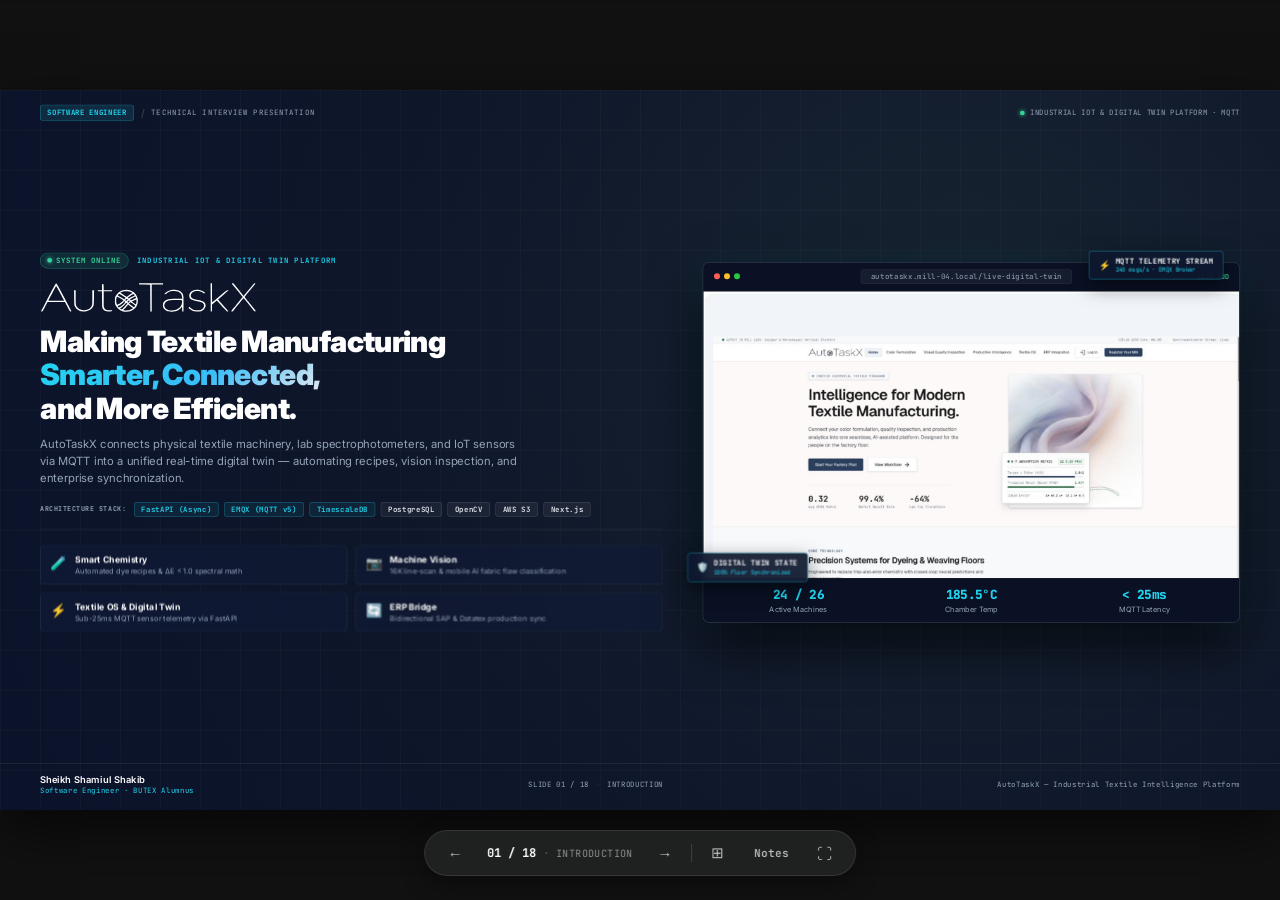
==== commit 7e68a6e9: "fix: resolve slide 18 display by dynamic slide counting, URL hash routing, and cache busting" ====
--- a/index.html
+++ b/index.html
@@ -1784,7 +1784,7 @@
         </div>
       </section>
 
-      <!-- ==================== SLIDE 17: CONCLUSION ==================== -->
+      <!-- ==================== SLIDE 18: CONCLUSION ==================== -->
       <section class="slide slide-dark" data-slide="18" data-category="CONCLUSION">
 
         <div class="s17-header">
@@ -1927,6 +1927,6 @@
 
 </div><!-- /app-container -->
 
-<script src="app.js"></script>
+<script src="app.js?v=2.2"></script>
 </body>
 </html>
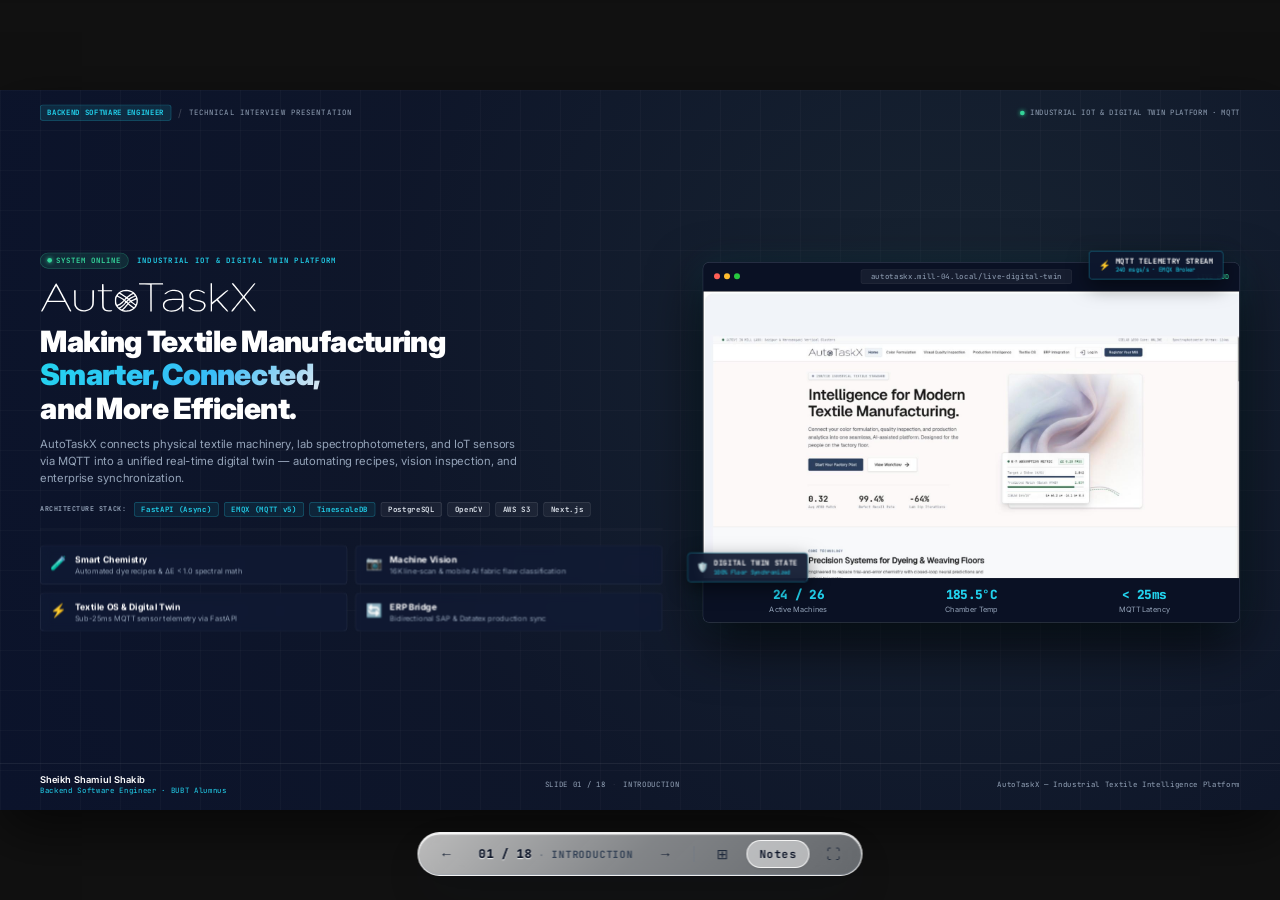
==== commit 602eee2b: "feat: update presentation slides, interactive Bengali guide, and Vercel static deploy config" ====
--- a/index.html
+++ b/index.html
@@ -4,10 +4,15 @@
   <meta charset="UTF-8">
   <meta name="viewport" content="width=device-width, initial-scale=1.0, maximum-scale=1.0, user-scalable=no">
   <title>AutoTaskX — Industrial Textile Intelligence Platform</title>
+  <meta name="description" content="AutoTaskX technical presentation: Industrial IoT, Digital Twin, MQTT telemetry, spectral color formulation, machine vision quality inspection, and ERP integration.">
+  <meta property="og:title" content="AutoTaskX — Industrial Textile Intelligence Platform">
+  <meta property="og:description" content="18-slide interactive technical presentation covering AutoTaskX architecture, FastAPI &amp; MQTT telemetry, TimescaleDB, AWS S3 inspection pipeline, and ERP bridge.">
+  <meta property="og:type" content="website">
+  <link rel="icon" type="image/svg+xml" href="data:image/svg+xml,%3Csvg xmlns='http://www.w3.org/2000/svg' viewBox='0 0 64 64'%3E%3Crect width='64' height='64' rx='14' fill='%230B132B'/%3E%3Ctext x='50%25' y='54%25' dominant-baseline='middle' text-anchor='middle' font-family='Inter,Arial,sans-serif' font-weight='800' font-size='26' fill='%2338BDF8'%3EAX%3C/text%3E%3C/svg%3E">
   <link rel="preconnect" href="https://fonts.googleapis.com">
   <link rel="preconnect" href="https://fonts.gstatic.com" crossorigin>
   <link href="https://fonts.googleapis.com/css2?family=Inter:wght@300;400;500;600;700;800;900&family=JetBrains+Mono:wght@400;500;600&display=swap" rel="stylesheet">
-  <link rel="stylesheet" href="styles.css">
+  <link rel="stylesheet" href="styles.css?v=2.6">
 </head>
 <body>
 
@@ -24,7 +29,7 @@
         <!-- Dark header -->
         <div class="s01-header">
           <div style="display:flex;align-items:center;gap:10px;">
-            <span class="s01-h-badge">SOFTWARE ENGINEER</span>
+            <span class="s01-h-badge">BACKEND SOFTWARE ENGINEER</span>
             <span class="s01-h-sep">/</span>
             <span class="s01-h-sub">TECHNICAL INTERVIEW PRESENTATION</span>
           </div>
@@ -153,7 +158,7 @@
         <div class="s01-footer">
           <div class="s01-footer-left">
             <span class="s01-fname">Sheikh Shamiul Shakib</span>
-            <span class="s01-frole">Software Engineer · BUTEX Alumnus</span>
+            <span class="s01-frole">Backend Software Engineer · BUBT Alumnus</span>
           </div>
           <div class="s01-footer-center">
             <span>SLIDE 01 / 18</span>
@@ -170,9 +175,9 @@
 
         <div class="slide-header">
           <div class="sh-left">
-            <span class="sh-label">THE PROBLEM</span>
+            <span class="sh-label">PROJECT OBJECTIVES</span>
             <span class="sh-sep">/</span>
-            <span class="sh-sub">Why textile factories need AutoTaskX</span>
+            <span class="sh-sub">Industrial Bottlenecks &amp; Operational Blindspots</span>
           </div>
           <div class="sh-right">SLIDE 02 / 18</div>
         </div>
@@ -244,9 +249,9 @@
 
         <div class="slide-header">
           <div class="sh-left">
-            <span class="sh-label">OUR SOLUTION</span>
+            <span class="sh-label">TECHNICAL APPROACH</span>
             <span class="sh-sep">/</span>
-            <span class="sh-sub">Five integrated modules. One industrial ecosystem.</span>
+            <span class="sh-sub">Five Integrated Modules · Unified Cyber-Physical System</span>
           </div>
           <div class="sh-right">SLIDE 03 / 18</div>
         </div>
@@ -254,50 +259,194 @@
         <div class="slide-content">
           <div class="s03-layout">
             <div class="s03-top">
-              <p class="s03-eyebrow">What AutoTaskX Does</p>
-              <h2 class="s03-title">Five Integrated Modules.<br>One Industrial Ecosystem.</h2>
-            </div>
-            <div class="s03-modules">
-              <div class="s03-row">
-                <span class="s03-num">01</span>
-                <span class="s03-module-name">Color Formulation</span>
-                <div class="s03-dash"></div>
-                <span class="s03-module-desc">Precision spectral matching, automated dye calculations, and chemical dispenser recipe generation. Eliminates manual lab guesswork.</span>
-                <span class="s03-module-tag">Lab Chemistry</span>
-                <img src="module_01_color.jpg" alt="Color Formulation" class="s03-img">
-              </div>
-              <div class="s03-row">
-                <span class="s03-num">02</span>
-                <span class="s03-module-name">Visual Quality Inspection</span>
-                <div class="s03-dash"></div>
-                <span class="s03-module-desc">Continuous optical fabric inspection with sub-millimeter flaw classification. Industrial camera and smartphone both supported.</span>
-                <span class="s03-module-tag">Machine Vision</span>
-                <img src="module_02_vision.png" alt="Visual Quality Inspection" class="s03-img">
-              </div>
-              <div class="s03-row">
-                <span class="s03-num">03</span>
-                <span class="s03-module-name">Production Intelligence</span>
-                <div class="s03-dash"></div>
-                <span class="s03-module-desc">Real-time floor monitoring, bottleneck analysis, shift forecasting, and AI-powered production anomaly detection.</span>
-                <span class="s03-module-tag">Factory OS</span>
-                <img src="textile_factory_floor.png" alt="Production Intelligence" class="s03-img">
-              </div>
-              <div class="s03-row">
-                <span class="s03-num">04</span>
-                <span class="s03-module-name">Textile OS &amp; Digital Twin</span>
-                <div class="s03-dash"></div>
-                <span class="s03-module-desc">Centralized industrial IoT layer. MQTT protocol abstraction, real-time machine digital twin state, and time-series hypertables.</span>
-                <span class="s03-module-tag">IoT &amp; Digital Twin</span>
-                <img src="module_04_iot.jpg" alt="Textile OS &amp; Digital Twin" class="s03-img">
-              </div>
-              <div class="s03-row">
-                <span class="s03-num">05</span>
-                <span class="s03-module-name">ERP Integration</span>
-                <div class="s03-dash"></div>
-                <span class="s03-module-desc">Bidirectional industrial data bridge. Connects shopfloor execution to enterprise accounting ledgers and business planning systems.</span>
-                <span class="s03-module-tag">Enterprise Bridge</span>
-                <img src="module_05_erp.jpg" alt="ERP Integration" class="s03-img">
-              </div>
+              <div class="s03-top-left">
+                <p class="s03-eyebrow">Modular Enterprise Architecture</p>
+                <h2 class="s03-title">Five Integrated Modules. One Industrial Ecosystem.</h2>
+                <p class="s03-desc">A unified cyber-physical platform replacing fragmented legacy mill operations with real-time intelligence.</p>
+              </div>
+              <div class="s03-status-pill">
+                <span class="s03-status-dot"></span>
+                <span>5 / 5 ENGINES ACTIVE IN PRODUCTION</span>
+              </div>
+            </div>
+
+            <div class="s03-grid">
+              <!-- Module 01 -->
+              <div class="s03-card" id="s03-card-1">
+                <div class="s03-card-media">
+                  <img src="module_01_color.jpg" alt="Color Formulation" class="s03-card-img">
+                  <div class="s03-card-media-overlay"></div>
+                  <div class="s03-card-badge-row">
+                    <span class="s03-card-num">01</span>
+                    <span class="s03-card-tier-pill">Lab Chemistry</span>
+                  </div>
+                  <div class="s03-card-icon-fab">
+                    <svg viewBox="0 0 24 24" fill="none" stroke="currentColor" stroke-width="2" stroke-linecap="round" stroke-linejoin="round">
+                      <path d="M10 2v7.31L4.14 19.46A2 2 0 0 0 5.86 22h12.28a2 2 0 0 0 1.72-2.54L14 9.31V2"></path>
+                      <path d="M8.5 2h7"></path>
+                      <path d="M7 16h10"></path>
+                    </svg>
+                  </div>
+                </div>
+                <div class="s03-card-content">
+                  <div>
+                    <h3 class="s03-card-title">Color Formulation</h3>
+                    <div class="s03-card-tech">Kubelka-Munk · Spectro</div>
+                    <p class="s03-card-desc">Precision spectral matching, automated dye recipe calculation, and chemical dispenser recipe generation.</p>
+                  </div>
+                  <div class="s03-card-outcome">
+                    <span class="s03-outcome-dot"></span>
+                    <span>ΔE &lt; 0.8 · 85% First-Pass</span>
+                  </div>
+                </div>
+              </div>
+
+              <!-- Module 02 -->
+              <div class="s03-card" id="s03-card-2">
+                <div class="s03-card-media">
+                  <img src="module_02_vision.png" alt="Visual Quality Inspection" class="s03-card-img">
+                  <div class="s03-card-media-overlay"></div>
+                  <div class="s03-card-badge-row">
+                    <span class="s03-card-num">02</span>
+                    <span class="s03-card-tier-pill">Machine Vision</span>
+                  </div>
+                  <div class="s03-card-icon-fab">
+                    <svg viewBox="0 0 24 24" fill="none" stroke="currentColor" stroke-width="2" stroke-linecap="round" stroke-linejoin="round">
+                      <path d="M2 12s3-7 10-7 10 7 10 7-3 7-10 7-10-7-10-7Z"></path>
+                      <circle cx="12" cy="12" r="3"></circle>
+                    </svg>
+                  </div>
+                </div>
+                <div class="s03-card-content">
+                  <div>
+                    <h3 class="s03-card-title">Visual Inspection</h3>
+                    <div class="s03-card-tech">YOLOv8 / ResNet · OpenCV</div>
+                    <p class="s03-card-desc">Continuous optical fabric inspection with sub-millimeter flaw classification at 80 m/min line speeds.</p>
+                  </div>
+                  <div class="s03-card-outcome">
+                    <span class="s03-outcome-dot"></span>
+                    <span>80 m/min · &lt;0.5mm Flaws</span>
+                  </div>
+                </div>
+              </div>
+
+              <!-- Module 03 -->
+              <div class="s03-card" id="s03-card-3">
+                <div class="s03-card-media">
+                  <img src="textile_factory_floor.png" alt="Production Intelligence" class="s03-card-img">
+                  <div class="s03-card-media-overlay"></div>
+                  <div class="s03-card-badge-row">
+                    <span class="s03-card-num">03</span>
+                    <span class="s03-card-tier-pill">Factory OS</span>
+                  </div>
+                  <div class="s03-card-icon-fab">
+                    <svg viewBox="0 0 24 24" fill="none" stroke="currentColor" stroke-width="2" stroke-linecap="round" stroke-linejoin="round">
+                      <polyline points="22 12 18 12 15 21 9 3 6 12 2 12"></polyline>
+                    </svg>
+                  </div>
+                </div>
+                <div class="s03-card-content">
+                  <div>
+                    <h3 class="s03-card-title">Production Intel</h3>
+                    <div class="s03-card-tech">FastAPI Async · Redis</div>
+                    <p class="s03-card-desc">Real-time floor telemetry across knitting, dyeing &amp; finishing lines. Bottleneck detection and predictive shift forecasting.</p>
+                  </div>
+                  <div class="s03-card-outcome">
+                    <span class="s03-outcome-dot"></span>
+                    <span>32% Downtime Drop · OEE</span>
+                  </div>
+                </div>
+              </div>
+
+              <!-- Module 04 -->
+              <div class="s03-card" id="s03-card-4">
+                <div class="s03-card-media">
+                  <img src="module_04_iot.jpg" alt="Textile OS &amp; Digital Twin" class="s03-card-img">
+                  <div class="s03-card-media-overlay"></div>
+                  <div class="s03-card-badge-row">
+                    <span class="s03-card-num">04</span>
+                    <span class="s03-card-tier-pill">IoT &amp; Digital Twin</span>
+                  </div>
+                  <div class="s03-card-icon-fab">
+                    <svg viewBox="0 0 24 24" fill="none" stroke="currentColor" stroke-width="2" stroke-linecap="round" stroke-linejoin="round">
+                      <rect x="4" y="4" width="16" height="16" rx="2"></rect>
+                      <rect x="9" y="9" width="6" height="6"></rect>
+                      <line x1="9" y1="1" x2="9" y2="4"></line>
+                      <line x1="15" y1="1" x2="15" y2="4"></line>
+                      <line x1="9" y1="20" x2="9" y2="23"></line>
+                      <line x1="15" y1="20" x2="15" y2="23"></line>
+                      <line x1="20" y1="9" x2="23" y2="9"></line>
+                      <line x1="20" y1="14" x2="23" y2="14"></line>
+                      <line x1="1" y1="9" x2="4" y2="9"></line>
+                      <line x1="1" y1="14" x2="4" y2="14"></line>
+                    </svg>
+                  </div>
+                </div>
+                <div class="s03-card-content">
+                  <div>
+                    <h3 class="s03-card-title">Textile OS Core</h3>
+                    <div class="s03-card-tech">EMQX MQTT · TimescaleDB</div>
+                    <p class="s03-card-desc">Centralized IIoT protocol abstraction. In-memory digital twin machine models with live state sync and time-series archiving.</p>
+                  </div>
+                  <div class="s03-card-outcome">
+                    <span class="s03-outcome-dot"></span>
+                    <span>&lt;25ms Sync · 10k eps</span>
+                  </div>
+                </div>
+              </div>
+
+              <!-- Module 05 -->
+              <div class="s03-card" id="s03-card-5">
+                <div class="s03-card-media">
+                  <img src="module_05_erp.jpg" alt="ERP Integration" class="s03-card-img">
+                  <div class="s03-card-media-overlay"></div>
+                  <div class="s03-card-badge-row">
+                    <span class="s03-card-num">05</span>
+                    <span class="s03-card-tier-pill">Enterprise Bridge</span>
+                  </div>
+                  <div class="s03-card-icon-fab">
+                    <svg viewBox="0 0 24 24" fill="none" stroke="currentColor" stroke-width="2" stroke-linecap="round" stroke-linejoin="round">
+                      <path d="M10 13a5 5 0 0 0 7.54.54l3-3a5 5 0 0 0-7.07-7.07l-1.72 1.71"></path>
+                      <path d="M14 11a5 5 0 0 0-7.54-.54l-3 3a5 5 0 0 0 7.07 7.07l1.71-1.71"></path>
+                    </svg>
+                  </div>
+                </div>
+                <div class="s03-card-content">
+                  <div>
+                    <h3 class="s03-card-title">ERP Integration</h3>
+                    <div class="s03-card-tech">RESTful API · Kafka · SAP</div>
+                    <p class="s03-card-desc">Bidirectional industrial data bridge. Directly binds shopfloor execution telemetry to enterprise accounting ledgers and ERP BOMs.</p>
+                  </div>
+                  <div class="s03-card-outcome">
+                    <span class="s03-outcome-dot"></span>
+                    <span>Zero Manual Entry · BOM Sync</span>
+                  </div>
+                </div>
+              </div>
+            </div>
+
+            <!-- Bottom Ecosystem Bus -->
+            <div class="s03-ecosystem-bus">
+              <div class="s03-bus-track">
+                <div class="s03-bus-glider"></div>
+              </div>
+              <div class="s03-bus-left">
+                <span class="s03-bus-tag">UNIFIED DATA FABRIC</span>
+                <span class="s03-bus-text">
+                  <strong>Inter-Module Event Mesh:</strong>
+                  <span>Lab Spec</span> <span class="s03-bus-arrow">→</span>
+                  <span>Edge Vision Alert</span> <span class="s03-bus-arrow">→</span>
+                  <span>OEE Shift Analytics</span> <span class="s03-bus-arrow">→</span>
+                  <span>Digital Twin Shadow</span> <span class="s03-bus-arrow">→</span>
+                  <span>ERP Real-Time Ledger</span>
+                </span>
+              </div>
+              <button class="s03-bus-pulse-btn" id="s03-trigger-pulse" title="Simulate cross-module synchronization signal">
+                <svg width="13" height="13" viewBox="0 0 24 24" fill="none" stroke="currentColor" stroke-width="2.5" stroke-linecap="round" stroke-linejoin="round">
+                  <polygon points="5 3 19 12 5 21 5 3"></polygon>
+                </svg>
+                <span>Simulate Sync Wave</span>
+              </button>
             </div>
           </div>
         </div>
@@ -314,9 +463,9 @@
 
         <div class="slide-header">
           <div class="sh-left">
-            <span class="sh-label">HOW IT WORKS</span>
+            <span class="sh-label">TECHNICAL APPROACH</span>
             <span class="sh-sep">/</span>
-            <span class="sh-sub">From physical machine to live dashboard</span>
+            <span class="sh-sub">4-Tier IoT Pipeline (Sense → Connect → Process → Deliver)</span>
           </div>
           <div class="sh-right">SLIDE 04 / 18</div>
         </div>
@@ -324,109 +473,163 @@
         <div class="slide-content">
           <div class="s04-layout">
             <div class="s04-top">
-              <p class="s04-eyebrow">The Complete Flow</p>
-              <h2 class="s04-title">From Physical Machine to Live Dashboard.</h2>
-              <p class="s04-desc">Here is exactly how information travels from a factory floor sensor to the manager's screen — in under 25 milliseconds.</p>
-            </div>
-
-            <div class="s04-flow">
-              <div class="s04-node">
-                <div class="s04-circle">
-                  <span class="s04-circle-icon">🏭</span>
-                </div>
-                <div class="s04-node-label">Physical Machines</div>
-                <div class="s04-node-sub">Stenter, loom, dyeing, compactor</div>
-              </div>
-
-              <div class="s04-connector">
-                <div class="s04-connector-line">
-                  <div class="s04-dot"></div>
-                  <div class="s04-dot"></div>
-                  <div class="s04-dot"></div>
-                  <span class="s04-connector-arrow">›</span>
-                </div>
-              </div>
-
-              <div class="s04-node">
-                <div class="s04-circle">
-                  <span class="s04-circle-icon">🌡️</span>
-                </div>
-                <div class="s04-node-label">Sensors &amp; Cameras</div>
-                <div class="s04-node-sub">Temp, pressure, speed, vision</div>
-              </div>
-
-              <div class="s04-connector">
-                <div class="s04-connector-line">
-                  <div class="s04-dot"></div>
-                  <div class="s04-dot"></div>
-                  <div class="s04-dot"></div>
-                  <span class="s04-connector-arrow">›</span>
-                </div>
-              </div>
-
-              <div class="s04-node">
-                <div class="s04-circle">
-                  <span class="s04-circle-icon">📟</span>
-                </div>
-                <div class="s04-node-label">Connection System</div>
-                <div class="s04-node-sub">IoT gateway · MQTT protocol</div>
-              </div>
-
-              <div class="s04-connector">
-                <div class="s04-connector-line">
-                  <div class="s04-dot"></div>
-                  <div class="s04-dot"></div>
-                  <div class="s04-dot"></div>
-                  <span class="s04-connector-arrow">›</span>
-                </div>
-              </div>
-
-              <div class="s04-node">
-                <div class="s04-circle">
-                  <span class="s04-circle-icon">⚡</span>
-                </div>
-                <div class="s04-node-label">Digital Twin Engine</div>
-                <div class="s04-node-sub">FastAPI · MQTT stream · State model</div>
-              </div>
-
-              <div class="s04-connector">
-                <div class="s04-connector-line">
-                  <div class="s04-dot"></div>
-                  <div class="s04-dot"></div>
-                  <div class="s04-dot"></div>
-                  <span class="s04-connector-arrow">›</span>
-                </div>
-              </div>
-
-              <div class="s04-node">
-                <div class="s04-circle">
-                  <span class="s04-circle-icon">🗄️</span>
-                </div>
-                <div class="s04-node-label">Database Storage</div>
-                <div class="s04-node-sub">PostgreSQL · TimescaleDB · S3</div>
-              </div>
-
-              <div class="s04-connector">
-                <div class="s04-connector-line">
-                  <div class="s04-dot"></div>
-                  <div class="s04-dot"></div>
-                  <div class="s04-dot"></div>
-                  <span class="s04-connector-arrow">›</span>
-                </div>
-              </div>
-
-              <div class="s04-node">
-                <div class="s04-circle">
-                  <span class="s04-circle-icon">💻</span>
-                </div>
-                <div class="s04-node-label">Live Dashboard</div>
-                <div class="s04-node-sub">Manager's screen · Alerts · Reports</div>
-              </div>
-            </div>
-
-            <blockquote class="s04-insight">
-              "A PT100 temperature sensor on the stenter machine reads 185.5°C and publishes over MQTT. Within 25 milliseconds, FastAPI updates the machine's digital twin state and delivers it live to the manager's dashboard."
-            </blockquote>
+              <div class="s04-top-text">
+                <p class="s04-eyebrow">4-Tier IoT &amp; Telemetry Architecture</p>
+                <h2 class="s04-title">From Physical Machine to Live Dashboard.</h2>
+                <p class="s04-desc">Sub-25ms deterministic telemetry flow from edge PLC registers to operator WebSockets.</p>
+              </div>
+              <div class="s04-live-indicator">
+                <span class="s04-status-dot"></span>
+                <span class="s04-status-val">LIVE TELEMETRY BUS</span>
+                <span class="s04-status-sep">/</span>
+                <span class="s04-status-lat">&lt;25ms E2E</span>
+              </div>
+            </div>
+
+            <div class="s04-pipeline-wrapper">
+              <div class="s04-bus-track">
+                <div class="s04-bus-line"></div>
+                <div class="s04-signal-pulse"></div>
+                <div class="s04-signal-pulse pulse-2"></div>
+                <div class="s04-signal-pulse pulse-3"></div>
+              </div>
+
+              <div class="s04-grid">
+                <!-- Station 01 -->
+                <div class="s04-card" id="s04-card-1">
+                  <div class="s04-card-tier">Tier 1 · Physical</div>
+                  <div class="s04-card-header">
+                    <span class="s04-step-badge">01</span>
+                    <span class="s04-lat-tag">0.0ms</span>
+                  </div>
+                  <div class="s04-icon-container">
+                    <svg viewBox="0 0 24 24" fill="none" stroke="currentColor" stroke-width="2" stroke-linecap="round" stroke-linejoin="round">
+                      <rect x="2" y="7" width="20" height="14" rx="2" ry="2"></rect>
+                      <path d="M16 21V5a2 2 0 0 0-2-2h-4a2 2 0 0 0-2 2v16"></path>
+                    </svg>
+                  </div>
+                  <h3 class="s04-card-title">Physical Fleet</h3>
+                  <div class="s04-tech-tag">Siemens S7 · Modbus RTU</div>
+                  <p class="s04-card-sub">Monforts Stenter, circular knitting, Fong's high-temp dyeing &amp; finishing compactors.</p>
+                </div>
+
+                <!-- Station 02 -->
+                <div class="s04-card" id="s04-card-2">
+                  <div class="s04-card-tier">Tier 1 · Edge Sense</div>
+                  <div class="s04-card-header">
+                    <span class="s04-step-badge">02</span>
+                    <span class="s04-lat-tag">+2.1ms</span>
+                  </div>
+                  <div class="s04-icon-container">
+                    <svg viewBox="0 0 24 24" fill="none" stroke="currentColor" stroke-width="2" stroke-linecap="round" stroke-linejoin="round">
+                      <path d="M14 14.76V3.5a2.5 2.5 0 0 0-5 0v11.26a4.5 4.5 0 1 0 5 0z"></path>
+                    </svg>
+                  </div>
+                  <h3 class="s04-card-title">Sensors &amp; Vision</h3>
+                  <div class="s04-tech-tag">PT100 RTD · CoaXPress 16K</div>
+                  <p class="s04-card-sub">185.5°C chamber RTD probes, load-cell tension gauges &amp; 80m/min fabric camera lines.</p>
+                </div>
+
+                <!-- Station 03 -->
+                <div class="s04-card" id="s04-card-3">
+                  <div class="s04-card-tier">Tier 2 · Transport</div>
+                  <div class="s04-card-header">
+                    <span class="s04-step-badge">03</span>
+                    <span class="s04-lat-tag">+6.4ms</span>
+                  </div>
+                  <div class="s04-icon-container">
+                    <svg viewBox="0 0 24 24" fill="none" stroke="currentColor" stroke-width="2" stroke-linecap="round" stroke-linejoin="round">
+                      <rect x="2" y="2" width="20" height="8" rx="2" ry="2"></rect>
+                      <rect x="2" y="14" width="20" height="8" rx="2" ry="2"></rect>
+                      <line x1="6" y1="6" x2="6.01" y2="6"></line>
+                      <line x1="6" y1="18" x2="6.01" y2="18"></line>
+                    </svg>
+                  </div>
+                  <h3 class="s04-card-title">Edge IoT Gateway</h3>
+                  <div class="s04-tech-tag">EMQX MQTT Broker · QoS 1</div>
+                  <p class="s04-card-sub">Moxa IIoT nodes buffer offline flash ring, forward encrypted JSON over TLS port 8883.</p>
+                </div>
+
+                <!-- Station 04 -->
+                <div class="s04-card" id="s04-card-4">
+                  <div class="s04-card-tier">Tier 3 · Core Compute</div>
+                  <div class="s04-card-header">
+                    <span class="s04-step-badge">04</span>
+                    <span class="s04-lat-tag">+7.8ms</span>
+                  </div>
+                  <div class="s04-icon-container">
+                    <svg viewBox="0 0 24 24" fill="none" stroke="currentColor" stroke-width="2" stroke-linecap="round" stroke-linejoin="round">
+                      <polygon points="13 2 3 14 12 14 11 22 21 10 12 10 13 2"></polygon>
+                    </svg>
+                  </div>
+                  <h3 class="s04-card-title">Digital Twin Core</h3>
+                  <div class="s04-tech-tag">FastAPI ASGI · AsyncIO</div>
+                  <p class="s04-card-sub">Python async consumer mutates in-memory shadow models, evaluates anomaly thresholds.</p>
+                </div>
+
+                <!-- Station 05 -->
+                <div class="s04-card" id="s04-card-5">
+                  <div class="s04-card-tier">Tier 3 · Persistence</div>
+                  <div class="s04-card-header">
+                    <span class="s04-step-badge">05</span>
+                    <span class="s04-lat-tag">+4.9ms</span>
+                  </div>
+                  <div class="s04-icon-container">
+                    <svg viewBox="0 0 24 24" fill="none" stroke="currentColor" stroke-width="2" stroke-linecap="round" stroke-linejoin="round">
+                      <ellipse cx="12" cy="5" rx="9" ry="3"></ellipse>
+                      <path d="M21 12c0 1.66-4 3-9 3s-9-1.34-9-3"></path>
+                      <path d="M3 5v14c0 1.66 4 3 9 3s9-1.34 9-3V5"></path>
+                    </svg>
+                  </div>
+                  <h3 class="s04-card-title">Polyglot Storage</h3>
+                  <div class="s04-tech-tag">TimescaleDB · S3 Blobs</div>
+                  <p class="s04-card-sub">Hypertables ingest 10K rows/sec with chunking; raw defect image patches stream to MinIO.</p>
+                </div>
+
+                <!-- Station 06 -->
+                <div class="s04-card" id="s04-card-6">
+                  <div class="s04-card-tier">Tier 4 · Presentation</div>
+                  <div class="s04-card-header">
+                    <span class="s04-step-badge">06</span>
+                    <span class="s04-lat-tag">&lt;24.2ms</span>
+                  </div>
+                  <div class="s04-icon-container">
+                    <svg viewBox="0 0 24 24" fill="none" stroke="currentColor" stroke-width="2" stroke-linecap="round" stroke-linejoin="round">
+                      <rect x="2" y="3" width="20" height="14" rx="2" ry="2"></rect>
+                      <line x1="8" y1="21" x2="16" y2="21"></line>
+                      <line x1="12" y1="17" x2="12" y2="21"></line>
+                    </svg>
+                  </div>
+                  <h3 class="s04-card-title">Real-Time HUD</h3>
+                  <div class="s04-tech-tag">Next.js WebSockets · Chart.js</div>
+                  <p class="s04-card-sub">Millisecond floor dashboard pushes sub-second alerts, live OEE charts &amp; mobile alerts.</p>
+                </div>
+              </div>
+            </div>
+
+            <!-- Bottom Telemetry Inspector -->
+            <div class="s04-inspector">
+              <div class="s04-insp-left">
+                <span class="s04-insp-badge">LIVE TRACE</span>
+                <span class="s04-insp-packet">
+                  <strong>Stenter-04 Zone-2</strong>
+                  <span class="s04-arrow">→</span>
+                  <code>temp: 185.5°C</code>
+                  <span class="s04-arrow">→</span>
+                  <code>topic: factory/stenter/zone2/temp</code>
+                  <span class="s04-arrow">→</span>
+                  <code>status: NOMINAL (delta: +0.2°C)</code>
+                  <span class="s04-arrow">→</span>
+                  <code>WS: 42 connected clients</code>
+                </span>
+              </div>
+              <button class="s04-pulse-btn" id="s04-trigger-pulse" title="Simulate real-time telemetry packet transmission across pipeline">
+                <svg width="14" height="14" viewBox="0 0 24 24" fill="none" stroke="currentColor" stroke-width="2.5" stroke-linecap="round" stroke-linejoin="round">
+                  <polygon points="5 3 19 12 5 21 5 3"></polygon>
+                </svg>
+                <span>Simulate Packet Pulse</span>
+              </button>
+            </div>
           </div>
         </div>
 
@@ -442,9 +645,9 @@
 
         <div class="slide-header">
           <div class="sh-left">
-            <span class="sh-label">FEATURE 01</span>
+            <span class="sh-label">INDIVIDUAL CONTRIBUTION</span>
             <span class="sh-sep">/</span>
-            <span class="sh-sub">Color Formulation — Smart Chemistry</span>
+            <span class="sh-sub">Feature 01: Spectral Chemistry &amp; Kubelka-Munk Engine</span>
           </div>
           <div class="sh-right">SLIDE 05 / 18</div>
         </div>
@@ -518,9 +721,9 @@
 
         <div class="slide-header">
           <div class="sh-left">
-            <span class="sh-label">FEATURE 02</span>
+            <span class="sh-label">INDIVIDUAL CONTRIBUTION</span>
             <span class="sh-sep">/</span>
-            <span class="sh-sub">Visual Quality Inspection — Machine Vision</span>
+            <span class="sh-sub">Feature 02: 16K Machine Vision Quality Inspection</span>
           </div>
           <div class="sh-right">SLIDE 06 / 18</div>
         </div>
@@ -632,9 +835,9 @@
 
         <div class="slide-header">
           <div class="sh-left">
-            <span class="sh-label">FEATURE 02 · SYSTEM DEPTH</span>
+            <span class="sh-label">KEY CHALLENGE &amp; SOLUTION</span>
             <span class="sh-sep">/</span>
-            <span class="sh-sub">UML Sequence Diagram · CoaXPress, Direct S3 &amp; MQTT Telemetry</span>
+            <span class="sh-sub">UML Sequence · 20MB Image Buffering, Direct S3 &amp; MQTT Telemetry</span>
           </div>
           <div class="sh-right">SLIDE 07 / 18</div>
         </div>
@@ -786,9 +989,9 @@
 
         <div class="slide-header">
           <div class="sh-left">
-            <span class="sh-label">FEATURE 03</span>
+            <span class="sh-label">PROBLEM SOLVING</span>
             <span class="sh-sep">/</span>
-            <span class="sh-sub">Production Intelligence — Live Floor Monitoring</span>
+            <span class="sh-sub">Feature 03: Anomaly Trapping &amp; Stenter Thermal Safety</span>
           </div>
           <div class="sh-right">SLIDE 08 / 18</div>
         </div>
@@ -885,9 +1088,9 @@
 
         <div class="slide-header">
           <div class="sh-left">
-            <span class="sh-label">FEATURE 04</span>
+            <span class="sh-label">DIGITAL TWIN ARCHITECTURE</span>
             <span class="sh-sep">/</span>
-            <span class="sh-sub">Textile OS — Industrial IoT Layer</span>
+            <span class="sh-sub">Feature 04: Textile OS &amp; Multi-Protocol Normalization</span>
           </div>
           <div class="sh-right">SLIDE 09 / 18</div>
         </div>
@@ -1004,9 +1207,9 @@
 
         <div class="slide-header">
           <div class="sh-left">
-            <span class="sh-label">FEATURE 04 · DEEP DIVE</span>
+            <span class="sh-label">IOT DATA ENGINEERING</span>
             <span class="sh-sep">/</span>
-            <span class="sh-sub">How one temperature reading reaches the screen</span>
+            <span class="sh-sub">Sensor Trace: PT100 RTD to Live Floor HUD in &lt;25ms</span>
           </div>
           <div class="sh-right">SLIDE 10 / 18</div>
         </div>
@@ -1134,9 +1337,9 @@
 
         <div class="slide-header">
           <div class="sh-left">
-            <span class="sh-label">COMMUNICATION</span>
+            <span class="sh-label">TECHNICAL DECISION</span>
             <span class="sh-sep">/</span>
-            <span class="sh-sub">How machines talk to AutoTaskX</span>
+            <span class="sh-sub">Protocol Design: EMQX MQTT Pub-Sub vs Direct S3 Blobs</span>
           </div>
           <div class="sh-right">SLIDE 11 / 18</div>
         </div>
@@ -1226,9 +1429,9 @@
 
         <div class="slide-header">
           <div class="sh-left">
-            <span class="sh-label">STORAGE</span>
+            <span class="sh-label">STORAGE ARCHITECTURE</span>
             <span class="sh-sep">/</span>
-            <span class="sh-sub">Three databases. One unified data layer.</span>
+            <span class="sh-sub">Polyglot Persistence: TimescaleDB Hypertables + Postgres + S3</span>
           </div>
           <div class="sh-right">SLIDE 12 / 18</div>
         </div>
@@ -1309,9 +1512,9 @@
 
         <div class="slide-header">
           <div class="sh-left">
-            <span class="sh-label">DASHBOARD</span>
+            <span class="sh-label">DATA DELIVERY</span>
             <span class="sh-sep">/</span>
-            <span class="sh-sub">From database to live screen</span>
+            <span class="sh-sub">Dual Transport: Zero-Polling WebSockets + Cached REST APIs</span>
           </div>
           <div class="sh-right">SLIDE 13 / 18</div>
         </div>
@@ -1408,9 +1611,9 @@
 
         <div class="slide-header">
           <div class="sh-left">
-            <span class="sh-label">FEATURE 05</span>
+            <span class="sh-label">ENTERPRISE INTEGRATION</span>
             <span class="sh-sep">/</span>
-            <span class="sh-sub">ERP Integration — Factory meets Finance</span>
+            <span class="sh-sub">Feature 05: Bi-directional ERP Sync (SAP, Odoo, Datatex)</span>
           </div>
           <div class="sh-right">SLIDE 14 / 18</div>
         </div>
@@ -1488,9 +1691,9 @@
 
         <div class="slide-header">
           <div class="sh-left">
-            <span class="sh-label">ARCHITECTURE</span>
+            <span class="sh-label">SYSTEM ARCHITECTURE</span>
             <span class="sh-sep">/</span>
-            <span class="sh-sub">The complete system — four layers, one platform</span>
+            <span class="sh-sub">Complete 4-Tier Enterprise Topology &amp; Scalability</span>
           </div>
           <div class="sh-right">SLIDE 15 / 18</div>
         </div>
@@ -1620,9 +1823,9 @@
 
         <div class="slide-header">
           <div class="sh-left">
-            <span class="sh-label">BUSINESS VALUE</span>
+            <span class="sh-label">OUTCOMES &amp; IMPACT</span>
             <span class="sh-sep">/</span>
-            <span class="sh-sub">What the factory owner actually sees</span>
+            <span class="sh-sub">Production ROI: 24/26 Live Fleet, +14% OEE, 99.2% RFT</span>
           </div>
           <div class="sh-right">SLIDE 16 / 18</div>
         </div>
@@ -1719,9 +1922,9 @@
 
         <div class="slide-header">
           <div class="sh-left">
-            <span class="sh-label">ROADMAP</span>
+            <span class="sh-label">STRATEGIC ROADMAP</span>
             <span class="sh-sep">/</span>
-            <span class="sh-sub">Where AutoTaskX is going next</span>
+            <span class="sh-sub">Future Scalability: Robotic Vision, FFT Vibration &amp; Closed-Loop Control</span>
           </div>
           <div class="sh-right">SLIDE 17 / 18</div>
         </div>
@@ -1833,7 +2036,7 @@
             <div class="s17-presenter">
               <span class="s17-p-badge">PRESENTER &amp; DEVELOPER</span>
               <h3 class="s17-p-name">Sheikh Shamiul Shakib</h3>
-              <p class="s17-p-title">Software Engineer · BUTEX Alumnus</p>
+              <p class="s17-p-title">Backend Software Engineer · BUBT Alumnus</p>
               <div class="s17-p-divider"></div>
               <div class="s17-p-links">
                 <div class="s17-p-link-row">
@@ -1903,6 +2106,7 @@
   <div id="notes-drawer" class="drawer-hidden">
     <div class="drawer-header">
       <h4>Presenter Guide · 30-Second Speaking Track</h4>
+      <a href="guide.html" target="_blank" style="margin-left: auto; margin-right: 12px; font-size: 12px; color: #38BDF8; text-decoration: none; font-weight: 600; display: inline-flex; align-items: center; gap: 4px;">📖 Full Bengali Speech Guide ↗</a>
       <button id="btn-close-notes" class="drawer-close">✕</button>
     </div>
     <div id="notes-content" class="drawer-body">
@@ -1927,6 +2131,536 @@
 
 </div><!-- /app-container -->
 
-<script src="app.js?v=2.2"></script>
+<script>
+/**
+ * AutoTaskX — Industrial Textile Intelligence Platform
+ * Simplified Keynote Slide Deck Presentation Engine (17 Slides)
+ */
+
+(function () {
+  'use strict';
+
+  // --- DOM Elements & Presentation State ---
+  const stageScaler = document.getElementById('stage-scaler');
+  const slides = document.querySelectorAll('.slide');
+  const totalSlides = slides.length || 18;
+  let currentSlide = 1;
+  let isFullscreen = false;
+
+  const progressBar = document.getElementById('progress-bar');
+  const slideIndicator = document.getElementById('slide-indicator');
+  const categoryIndicator = document.getElementById('slide-category-indicator');
+
+  const btnPrev = document.getElementById('btn-prev');
+  const btnNext = document.getElementById('btn-next');
+  const btnOverview = document.getElementById('btn-overview');
+  const btnNotes = document.getElementById('btn-notes');
+  const btnFullscreen = document.getElementById('btn-fullscreen');
+
+  const overviewModal = document.getElementById('overview-modal');
+  const btnCloseOverview = document.getElementById('btn-close-overview');
+  const overviewBackdrop = document.getElementById('overview-backdrop');
+  const overviewGrid = document.getElementById('overview-grid');
+
+  const notesDrawer = document.getElementById('notes-drawer');
+  const btnCloseNotes = document.getElementById('btn-close-notes');
+  const notesContent = document.getElementById('notes-content');
+
+  // --- Presenter Notes Data (Natural Conversational English) ---
+  const PRESENTER_NOTES = {
+    1: `<strong>What to say (30-45s):</strong><br>
+        "Good morning. Today I'm presenting AutoTaskX — a software platform designed to connect every part of a textile factory. Right now, textile mills have high-tech dyeing jets, stenters, and laboratories, but they operate as disconnected islands. AutoTaskX brings them all into one intelligent, easy-to-use digital ecosystem."<br><br>
+        <strong>What the visual means:</strong><br>
+        The left side shows our four core pillars (smart chemistry, machine vision, live telemetry, and ERP bridge). The right card shows an active mill HUD from Gazipur running 24 connected machines.<br><br>
+        <strong>Why it matters:</strong> Sets the stage immediately as an industrial software engineer who understands both software architecture and physical factory reality.`,
+
+    2: `<strong>What to say (30-45s):</strong><br>
+        "Let's look at the actual reality inside a modern textile factory. Despite millions of dollars in equipment, four big problems persist: operators still calculate dye recipes with pen and paper; machines operate completely disconnected; quality inspection photos get lost in personal phones; and managers only find out about fabric damage hours after thousands of meters are ruined."<br><br>
+        <strong>Real-world example:</strong><br>
+        If a stenter chamber overheats by just 10°C, 500 meters of cotton can turn yellow before anyone notices on the floor.<br><br>
+        <strong>Why it matters:</strong> Grounds the entire presentation in real operational pain points, not theoretical abstractions.`,
+
+    3: `<strong>What to say (30-45s):</strong><br>
+        "Our answer is AutoTaskX. Rather than replacing physical factory machines, AutoTaskX provides five modular tools that share one central database: Color Formulation for the dye lab; Visual Quality Inspection for flaw detection; Production Intelligence for real-time speed and temperature; Textile OS to connect physical sensors; and ERP Integration to sync with existing business software."<br><br>
+        <strong>What the visual means:</strong><br>
+        Five clean module cards showing what each department uses. Every card has a clear industrial photo showing real equipment.<br><br>
+        <strong>Why it matters:</strong> Shows that AutoTaskX is a comprehensive platform, not just a single one-off script.`,
+
+    4: `<strong>What to say (30-45s):</strong><br>
+        "Here is the complete journey of how AutoTaskX works from the shopfloor to the screen. First, physical machines run. Sensors and cameras capture physical reality. An industrial gateway collects those signals. AutoTaskX backend receives and organizes them. The database saves the history. And finally, the live dashboard displays real-time readings to managers. The entire journey happens in under 25 milliseconds."<br><br>
+        <strong>What the visual means:</strong><br>
+        A 6-step horizontal flow chart that is easy for the interviewer to visualize and remember.<br><br>
+        <strong>Why it matters:</strong> Demonstrates end-to-end full stack architecture from hardware to user interface.`,
+
+    5: `<strong>What to say (30-45s):</strong><br>
+        "Feature 01 is Color Formulation. In textile dyeing, calculating chemical recipes for 100 kg of cotton fabric takes significant trial-and-error. With AutoTaskX, the lab technician enters the fabric type, weight, and target shade. The system calculates exact dye grams per kilogram and total quantities for the dispensary."<br><br>
+        <strong>Real-world example:</strong><br>
+        The right card shows an exact recipe for a 100 kg deep navy knit batch: 1,850g of Reactive Blue and 420g of Reactive Red with 600 liters of water.<br><br>
+        <strong>Important note:</strong> Always clarify to the interviewer that software recipes are computational estimates that require standard lab beaker validation.`,
+
+    6: `<strong>What to say (30-45s):</strong><br>
+        "Feature 02 is Visual Quality Inspection. Fabric defects can be captured from two sources: continuous line-scan cameras like the Basler racer 2L mounted above an inspection frame, or smartphone cameras used by floor operators for spot checks. When an image is captured, the heavy photograph goes straight to AWS S3 Cloud Storage, while defect tags and locations are saved in our database."<br><br>
+        <strong>What the visual means:</strong><br>
+        Shows the contrast between automated 16K line scanning and flexible mobile spot-checking.<br><br>
+        <strong>Why it matters:</strong> Demonstrates clean cloud architecture by keeping heavy images out of transactional databases.`,
+
+    7: `<strong>What to say (30-45s):</strong><br>
+        "Now let's look at the true engineering depth behind Feature 02. This sequence diagram illustrates how we handle high-frequency image acquisition without bottlenecking the system. When the Basler line-scan camera sends raw lines via CoaXPress, our Edge PC buffers them into a full TIFF image. Notice the parallel execution phase: the Edge PC requests a pre-signed S3 URL from FastAPI, and uploads the 20MB TIFF image directly to AWS S3 while concurrently emitting camera telemetry over MQTT. FastAPI never handles heavy image bytes in memory — it only persists metadata in PostgreSQL and notifies the Next.js frontend via WebSockets."<br><br>
+        <strong>Technical highlights:</strong><br>
+        Direct S3 offloading, parallel MQTT event distribution, and secure presigned GET delivery to the browser.<br><br>
+        <strong>Why it matters:</strong> Proves production-grade distributed systems design to senior technical interviewers.`,
+
+    8: `<strong>What to say (30-45s):</strong><br>
+        "Feature 03 is Production Intelligence. How do managers know what is happening right now? Take Stenter Frame #02: it is heat-setting cotton fabric. A temperature probe measures chamber heat every 500 milliseconds. AutoTaskX displays the current 185.5°C reading live. If the temperature exceeds the safe 190°C limit, the system triggers an immediate alert to prevent fabric burning."<br><br>
+        <strong>What the visual means:</strong><br>
+        The right side shows a live executive HUD with 18 of 20 machines active and an 8-hour temperature trend.<br><br>
+        <strong>Why it matters:</strong> Moves factories from reactive firefighting to real-time proactive monitoring.`,
+
+    9: `<strong>What to say (30-45s):</strong><br>
+        "Feature 04 is Textile OS — the physical nervous system of the platform. Different factory machines use different physical wires, serial cables, or network ports. Textile OS uses industrial IoT gateways to read physical signals from temperature probes, pressure sensors, and power meters, converting them all into one unified software format."<br><br>
+        <strong>What the visual means:</strong><br>
+        The left side shows the physical devices we support. The right side shows the 5 simple steps to wire, configure, and connect any sensor.<br><br>
+        <strong>Why it matters:</strong> Proves hands-on engineering knowledge of how software touches physical industrial hardware.`,
+
+    10: `<strong>What to say (30-45s):</strong><br>
+        "Let's trace one single sensor reading step by step. On Stenter #02, a PT100 temperature probe reads 185.5°C. The gateway reads that electrical voltage and creates a small data packet. It sends it over the factory network. AutoTaskX validates it and writes it to TimescaleDB. The dashboard screen immediately shows 185.5°C with a green status. You can click 'Animate Reading Pulse' to see the packet travel."<br><br>
+        <strong>Interactive demo:</strong> Click the button in the top right to watch the packet pulse across all 6 nodes.<br><br>
+        <strong>Why it matters:</strong> Clear, confident explanation of the complete data pipeline in plain English.`,
+
+    11: `<strong>What to say (30-45s):</strong><br>
+        "How do 50 machines talk to AutoTaskX without slowing down? We use MQTT. Think of MQTT as a digital post office: machines drop off small, lightweight telegrams, and the messaging server delivers them instantly. Most importantly, we follow a strict architecture rule: MQTT is only for small sensor numbers (under 1 KB). Large 20 MB fabric photos are uploaded separately via HTTPS directly to cloud storage."<br><br>
+        <strong>Why it matters:</strong> Shows architectural maturity by decoupling high-frequency sensor telemetry from heavy file storage.`,
+
+    12: `<strong>What to say (30-45s):</strong><br>
+        "Where does all this factory information go? We use three specialized storage containers: PostgreSQL for organized business records like recipes and user accounts; TimescaleDB for continuous second-by-second measurements like temperature and pressure; and AWS S3 for large inspection photographs."<br><br>
+        <strong>What the visual means:</strong><br>
+        Three clean containers with everyday examples of what each one stores.<br><br>
+        <strong>Why it matters:</strong> Explains database choices simply without confusing technical jargon.`,
+
+    13: `<strong>What to say (30-45s):</strong><br>
+        "Here is how data reaches the screen. A sensor reading is forwarded via MQTT, saved in TimescaleDB, and WebSockets push the update to the browser instantly without reloading the page. Notice the difference between Current Data (what is happening right now this second) and Historical Data (what happened over the last 8-hour shift)."<br><br>
+        <strong>What the visual means:</strong><br>
+        Contrasts live real-time dials for operators with historical trend lines for plant managers.<br><br>
+        <strong>Why it matters:</strong> Demonstrates understanding of different user personas and real-time frontend engineering.`,
+
+    14: `<strong>What to say (30-45s):</strong><br>
+        "Textile factories already have enterprise software like SAP, Datatex NOW, or Infor. AutoTaskX does not replace them — it connects them to the shopfloor. The ERP sends work orders and customer recipes down to AutoTaskX, and AutoTaskX sends actual meters produced and chemical quantities consumed back up. No more manual paper data entry."<br><br>
+        <strong>Before vs After:</strong><br>
+        Before: Paper logs typed into ERP 2 days later with mistakes. After: Automated inventory sync as soon as fabric leaves the machine.`,
+
+    15: `<strong>What to say (30-45s):</strong><br>
+        "This slide brings everything together in one complete architecture map: Zone 1 is the physical factory with dye labs, cameras, and machines. Zone 2 is the gateway and network connection layer. Zone 3 is the AutoTaskX core with our backend and three specialized databases. Zone 4 is the live web interface and two-way ERP integration."<br><br>
+        <strong>What the visual means:</strong><br>
+        A 4-zone master blueprint summarizing the entire system.<br><br>
+        <strong>Why it matters:</strong> Proves you can architect and explain an end-to-end industrial software solution.`,
+
+    16: `<strong>What to say (30-45s):</strong><br>
+        "What does the factory owner or general manager actually get? Instead of walking across noisy production floors and deciphering paper logs, they see complete reality on one screen: 24 active machines, 99.2% right-first-time quality, zero active temperature alerts, and 42,500 meters completed today. That means faster decisions, lower costs, and zero paperwork delays."<br><br>
+        <strong>Why it matters:</strong> Ties all the technical engineering directly back to concrete business value and ROI.`,
+
+    17: `<strong>What to say (30-45s):</strong><br>
+        "Where can AutoTaskX go next? We have a phased, realistic roadmap: Stage 1 connects more legacy machines; Stage 2 expands automated AI defect classification; Stage 3 introduces deep historical recipe analytics; Stage 4 adds predictive maintenance warnings; and Stage 5 enables closed-loop autonomous machine adjustments."<br><br>
+        <strong>Why it matters:</strong> Shows strategic product vision and honest engineering integrity about current vs future capabilities.`,
+
+    18: `<strong>What to say (30-45s):</strong><br>
+        "To conclude: AutoTaskX transforms disconnected textile factory operations into one unified, intelligent manufacturing platform. My name is Sheikh Shamiul Shakib, Backend Software Engineer and Computer Science graduate from BUBT. Thank you for your time, and I am very happy to answer any technical questions."<br><br>
+        <strong>Why it matters:</strong> Professional, crisp, confident finish opening the floor for technical interview questions.`
+  };
+
+  // --- Dynamic 16:9 Stage Scaler ---
+  function updateStageScale() {
+    if (!stageScaler) return;
+    const windowWidth = window.innerWidth;
+    const windowHeight = window.innerHeight;
+    const targetWidth = 1920;
+    const targetHeight = 1080;
+
+    const scaleX = windowWidth / targetWidth;
+    const scaleY = windowHeight / targetHeight;
+    const scale = Math.min(scaleX, scaleY);
+
+    stageScaler.style.transform = `scale(${scale})`;
+  }
+
+  // --- URL Hash Helper ---
+  function getSlideFromHash() {
+    const hash = window.location.hash;
+    const match = hash.match(/#?(?:slide-)?(\d+)/i);
+    if (match) {
+      const num = parseInt(match[1], 10);
+      if (num >= 1 && num <= totalSlides) return num;
+    }
+    return 1;
+  }
+
+  // --- Slide Navigation Engine ---
+  function showSlide(index) {
+    if (index < 1) index = 1;
+    if (index > totalSlides) index = totalSlides;
+
+    currentSlide = index;
+
+    slides.forEach((slide, idx) => {
+      const dataSlide = parseInt(slide.getAttribute('data-slide'), 10);
+      const slideNum = !isNaN(dataSlide) ? dataSlide : (idx + 1);
+      slide.classList.remove('active', 'prev');
+      if (slideNum === currentSlide) {
+        slide.classList.add('active');
+        const cat = slide.getAttribute('data-category') || 'AUTOTASKX';
+        if (categoryIndicator) categoryIndicator.textContent = cat;
+      } else if (slideNum < currentSlide) {
+        slide.classList.add('prev');
+      }
+    });
+
+    // Update Progress Bar
+    if (progressBar) {
+      const progress = totalSlides > 1 ? ((currentSlide - 1) / (totalSlides - 1)) * 100 : 100;
+      progressBar.style.width = `${progress}%`;
+    }
+
+    // Update Indicator
+    if (slideIndicator) {
+      const formattedCur = String(currentSlide).padStart(2, '0');
+      const formattedTot = String(totalSlides).padStart(2, '0');
+      slideIndicator.textContent = `${formattedCur} / ${formattedTot}`;
+    }
+
+    // Update URL hash without polluting browser history
+    try {
+      if (window.location.hash !== `#slide-${currentSlide}`) {
+        history.replaceState(null, '', `#slide-${currentSlide}`);
+      }
+    } catch (e) {}
+
+    // Update Presenter Notes
+    updateNotesContent();
+
+    // Update Overview Grid Active State
+    updateOverviewActiveThumb();
+  }
+
+  function nextSlide() {
+    if (currentSlide < totalSlides) {
+      showSlide(currentSlide + 1);
+    }
+  }
+
+  function prevSlide() {
+    if (currentSlide > 1) {
+      showSlide(currentSlide - 1);
+    }
+  }
+
+  // --- Presenter Notes Drawer ---
+  function toggleNotes() {
+    if (!notesDrawer) return;
+    notesDrawer.classList.toggle('drawer-hidden');
+  }
+
+  function updateNotesContent() {
+    if (!notesContent) return;
+    const noteHtml = PRESENTER_NOTES[currentSlide] || '<strong>Slide Notes:</strong><br>No specific notes for this slide.';
+    notesContent.innerHTML = noteHtml;
+  }
+
+  // --- Overview Modal Engine ---
+  function initOverviewGrid() {
+    if (!overviewGrid) return;
+    overviewGrid.innerHTML = '';
+
+    slides.forEach((slide, idx) => {
+      const dataSlide = parseInt(slide.getAttribute('data-slide'), 10);
+      const slideNum = !isNaN(dataSlide) ? dataSlide : (idx + 1);
+      const titleElem = slide.querySelector('h1, h2, h3, [class*="-title"], [class*="-heading"]') || slide.querySelector('.cover-subtitle');
+      const titleText = titleElem ? titleElem.textContent.replace(/\s+/g, ' ').trim() : `Slide ${slideNum}`;
+      const category = slide.getAttribute('data-category') || 'OVERVIEW';
+
+      const thumb = document.createElement('div');
+      thumb.className = 'thumb-card';
+      thumb.setAttribute('data-target-slide', slideNum);
+
+      thumb.innerHTML = `
+        <span class="thumb-num">SLIDE ${String(slideNum).padStart(2, '0')}</span>
+        <h4 class="thumb-title">${titleText}</h4>
+        <span class="thumb-cat">${category}</span>
+      `;
+
+      thumb.addEventListener('click', () => {
+        showSlide(slideNum);
+        closeOverview();
+      });
+
+      overviewGrid.appendChild(thumb);
+    });
+
+    updateOverviewActiveThumb();
+  }
+
+  function updateOverviewActiveThumb() {
+    const thumbs = document.querySelectorAll('.thumb-card');
+    thumbs.forEach(t => {
+      const target = parseInt(t.getAttribute('data-target-slide'), 10);
+      if (target === currentSlide) {
+        t.classList.add('active-thumb');
+      } else {
+        t.classList.remove('active-thumb');
+      }
+    });
+  }
+
+  function toggleOverview() {
+    if (!overviewModal) return;
+    if (overviewModal.classList.contains('modal-hidden')) {
+      overviewModal.classList.remove('modal-hidden');
+      updateOverviewActiveThumb();
+    } else {
+      closeOverview();
+    }
+  }
+
+  function closeOverview() {
+    if (overviewModal) overviewModal.classList.add('modal-hidden');
+  }
+
+  // --- Fullscreen Toggle ---
+  function toggleFullscreen() {
+    if (!document.fullscreenElement) {
+      document.documentElement.requestFullscreen().catch(err => console.warn(err));
+      isFullscreen = true;
+    } else {
+      if (document.exitFullscreen) {
+        document.exitFullscreen();
+        isFullscreen = false;
+      }
+    }
+  }
+
+  // --- Slide 09 Interactive Pulse Animation ---
+  function initPulseAnimation() {
+    const pulseBtn = document.getElementById('btn-pulse-packet');
+    if (!pulseBtn) return;
+
+    pulseBtn.addEventListener('click', () => {
+      const nodes = [
+        document.getElementById('tn-1'),
+        document.getElementById('tn-2'),
+        document.getElementById('tn-3'),
+        document.getElementById('tn-4'),
+        document.getElementById('tn-5'),
+        document.getElementById('tn-6')
+      ];
+
+      const pulses = [
+        document.getElementById('pulse-1'),
+        document.getElementById('pulse-2'),
+        document.getElementById('pulse-3'),
+        document.getElementById('pulse-4'),
+        document.getElementById('pulse-5')
+      ];
+
+      // Reset
+      nodes.forEach(n => n && n.classList.remove('active-glow'));
+      pulses.forEach(p => p && p.classList.remove('pulsing'));
+
+      // Sequence chain animation
+      nodes.forEach((node, i) => {
+        setTimeout(() => {
+          if (node) node.classList.add('active-glow');
+          if (i > 0 && pulses[i - 1]) pulses[i - 1].classList.add('pulsing');
+
+          setTimeout(() => {
+            if (node) node.classList.remove('active-glow');
+            if (i > 0 && pulses[i - 1]) pulses[i - 1].classList.remove('pulsing');
+          }, 450);
+        }, i * 380);
+      });
+    });
+  }
+
+  // --- Slide 03 Interactive Ecosystem Pulse ---
+  function initSlide3Animation() {
+    const triggerBtn = document.getElementById('s03-trigger-pulse');
+    const cards = [
+      document.getElementById('s03-card-1'),
+      document.getElementById('s03-card-2'),
+      document.getElementById('s03-card-3'),
+      document.getElementById('s03-card-4'),
+      document.getElementById('s03-card-5')
+    ];
+
+    function runWave() {
+      cards.forEach(c => c && c.classList.remove('pulse-active'));
+      cards.forEach((card, idx) => {
+        setTimeout(() => {
+          if (card) {
+            card.classList.add('pulse-active');
+            setTimeout(() => {
+              card.classList.remove('pulse-active');
+            }, 650);
+          }
+        }, idx * 160);
+      });
+    }
+
+    if (triggerBtn) {
+      triggerBtn.addEventListener('click', runWave);
+    }
+
+    cards.forEach(card => {
+      if (card) {
+        card.addEventListener('click', () => {
+          card.classList.add('pulse-active');
+          setTimeout(() => card.classList.remove('pulse-active'), 800);
+        });
+      }
+    });
+  }
+
+  // --- Slide 04 Interactive Packet Pulse ---
+  function initSlide4Animation() {
+    const triggerBtn = document.getElementById('s04-trigger-pulse');
+    if (!triggerBtn) return;
+
+    triggerBtn.addEventListener('click', () => {
+      const cards = [
+        document.getElementById('s04-card-1'),
+        document.getElementById('s04-card-2'),
+        document.getElementById('s04-card-3'),
+        document.getElementById('s04-card-4'),
+        document.getElementById('s04-card-5'),
+        document.getElementById('s04-card-6')
+      ];
+
+      cards.forEach(c => c && c.classList.remove('pulse-glow'));
+
+      cards.forEach((card, idx) => {
+        setTimeout(() => {
+          if (card) {
+            card.classList.add('pulse-glow');
+            setTimeout(() => {
+              card.classList.remove('pulse-glow');
+            }, 600);
+          }
+        }, idx * 180);
+      });
+    });
+  }
+
+  // --- Keyboard Event Listeners ---
+  function handleKeyDown(e) {
+    // If overview modal open, Escape closes it
+    if (overviewModal && !overviewModal.classList.contains('modal-hidden')) {
+      if (e.key === 'Escape' || e.key === 'o' || e.key === 'O') {
+        closeOverview();
+        return;
+      }
+    }
+
+    switch (e.key) {
+      case 'ArrowRight':
+      case ' ': // Spacebar
+      case 'PageDown':
+        e.preventDefault();
+        nextSlide();
+        break;
+
+      case 'ArrowLeft':
+      case 'Backspace':
+      case 'PageUp':
+        e.preventDefault();
+        prevSlide();
+        break;
+
+      case 'Home':
+        e.preventDefault();
+        showSlide(1);
+        break;
+
+      case 'End':
+        e.preventDefault();
+        showSlide(totalSlides);
+        break;
+
+      case 'f':
+      case 'F':
+        e.preventDefault();
+        toggleFullscreen();
+        break;
+
+      case 'o':
+      case 'O':
+        e.preventDefault();
+        toggleOverview();
+        break;
+
+      case 'n':
+      case 'N':
+        e.preventDefault();
+        toggleNotes();
+        break;
+
+      case 'g':
+      case 'G':
+        e.preventDefault();
+        window.open('guide.html', '_blank');
+        break;
+
+      case 'Escape':
+        if (notesDrawer && !notesDrawer.classList.contains('drawer-hidden')) {
+          notesDrawer.classList.add('drawer-hidden');
+        }
+        break;
+
+      default:
+        break;
+    }
+  }
+
+  // --- Initialization ---
+  function init() {
+    updateStageScale();
+    window.addEventListener('resize', updateStageScale);
+    window.addEventListener('orientationchange', updateStageScale);
+
+    document.addEventListener('keydown', handleKeyDown);
+
+    if (btnNext) btnNext.addEventListener('click', nextSlide);
+    if (btnPrev) btnPrev.addEventListener('click', prevSlide);
+    if (btnOverview) btnOverview.addEventListener('click', toggleOverview);
+    if (btnNotes) btnNotes.addEventListener('click', toggleNotes);
+    if (btnFullscreen) btnFullscreen.addEventListener('click', toggleFullscreen);
+
+    if (btnCloseOverview) btnCloseOverview.addEventListener('click', closeOverview);
+    if (overviewBackdrop) overviewBackdrop.addEventListener('click', closeOverview);
+    if (btnCloseNotes) btnCloseNotes.addEventListener('click', () => notesDrawer.classList.add('drawer-hidden'));
+
+    initOverviewGrid();
+    initPulseAnimation();
+    initSlide3Animation();
+    initSlide4Animation();
+
+    // Show initial slide based on URL hash (default slide 1)
+    const initialSlide = getSlideFromHash();
+    showSlide(initialSlide);
+
+    // Support browser back/forward and hash links
+    window.addEventListener('hashchange', () => {
+      const target = getSlideFromHash();
+      if (target !== currentSlide) {
+        showSlide(target);
+      }
+    });
+  }
+
+  if (document.readyState === 'loading') {
+    document.addEventListener('DOMContentLoaded', init);
+  } else {
+    init();
+  }
+
+})();
+
+</script>
 </body>
 </html>
--- a/styles.css
+++ b/styles.css
@@ -455,107 +455,739 @@
 .s02-cmp-text { font-size: 13px; color: var(--text-secondary); line-height: 1.5; }
 
 /* ══════════════════════════════════════════════════════════════════════════
-   SLIDE 03 — SOLUTION (magazine module rows)
-══════════════════════════════════════════════════════════════════════════ */
-.s03-layout { flex: 1; display: flex; flex-direction: column; padding: 36px 60px 0; }
-.s03-top { margin-bottom: 28px; }
+   SLIDE 03 — FIVE MODULES (Minimalist Flat Animated Ecosystem Grid)
+══════════════════════════════════════════════════════════════════════════ */
+.s03-layout {
+  flex: 1;
+  display: flex;
+  flex-direction: column;
+  padding: 24px 60px 0;
+  justify-content: space-between;
+}
+
+.s03-top {
+  display: flex;
+  align-items: flex-end;
+  justify-content: space-between;
+  gap: 24px;
+  margin-bottom: 16px;
+}
+
+.s03-top-left {
+  flex: 1;
+}
+
 .s03-eyebrow {
-  font-size: 11px; font-weight: 700; letter-spacing: 0.1em;
-  text-transform: uppercase; color: var(--navy); margin-bottom: 10px;
-}
+  font-size: 11px;
+  font-weight: 700;
+  letter-spacing: 0.1em;
+  text-transform: uppercase;
+  color: var(--navy);
+  margin-bottom: 6px;
+}
+
 .s03-title {
-  font-size: 40px; font-weight: 800; color: var(--text-primary);
-  letter-spacing: -0.025em; line-height: 1.1; max-width: 700px;
-}
-.s03-modules { flex: 1; display: flex; flex-direction: column; justify-content: space-between; }
-.s03-row {
-  display: flex; align-items: center; gap: 24px;
-  padding: 14px 0;
-  border-top: 1px solid var(--border);
-}
-.s03-row:last-child { border-bottom: 1px solid var(--border); }
-.s03-num {
-  font-size: 28px; font-weight: 900; color: var(--border-strong);
-  font-family: var(--mono); width: 48px; flex-shrink: 0;
-}
-.s03-module-name {
-  font-size: 20px; font-weight: 700; color: var(--navy);
-  width: 240px; flex-shrink: 0;
-}
-.s03-dash { width: 1px; height: 32px; background: var(--border); flex-shrink: 0; }
-.s03-module-desc { font-size: 15px; color: var(--text-secondary); line-height: 1.4; flex: 1; }
-.s03-module-tag {
-  font-size: 10px; font-weight: 700; letter-spacing: 0.08em;
-  text-transform: uppercase; color: var(--blue-muted);
-  padding: 3px 8px; border: 1px solid var(--border-strong); border-radius: 2px;
+  font-size: 38px;
+  font-weight: 800;
+  color: var(--text-primary);
+  letter-spacing: -0.025em;
+  line-height: 1.12;
+}
+
+.s03-desc {
+  font-size: 15px;
+  color: var(--text-secondary);
+  margin-top: 6px;
+}
+
+.s03-status-pill {
+  display: inline-flex;
+  align-items: center;
+  gap: 8px;
+  background: #FFFFFF;
+  border: 1px solid var(--border);
+  padding: 7px 16px;
+  border-radius: 9999px;
+  font-family: var(--mono);
+  font-size: 11px;
+  font-weight: 700;
+  color: var(--navy);
+  box-shadow: 0 1px 4px rgba(0, 0, 0, 0.04);
+}
+
+.s03-status-dot {
+  width: 8px;
+  height: 8px;
+  border-radius: 50%;
+  background: #10B981;
+  box-shadow: 0 0 8px #10B981;
+  animation: s03-pulse-glow 2s infinite ease-in-out;
+}
+
+@keyframes s03-pulse-glow {
+  0%, 100% { opacity: 1; transform: scale(1); }
+  50% { opacity: 0.45; transform: scale(0.85); }
+}
+
+/* ── 5-Card Grid ── */
+.s03-grid {
+  display: grid;
+  grid-template-columns: repeat(5, 1fr);
+  gap: 16px;
+  position: relative;
+  z-index: 2;
+  margin-bottom: 14px;
+}
+
+.s03-card {
+  background: #FFFFFF;
+  border: 1px solid #DFE1DC;
+  border-radius: 12px;
+  overflow: hidden;
+  display: flex;
+  flex-direction: column;
+  transition: all 0.25s cubic-bezier(0.16, 1, 0.3, 1);
+  position: relative;
+  box-shadow: 0 2px 6px rgba(0, 0, 0, 0.02);
+  cursor: pointer;
+}
+
+.s03-card:hover {
+  border-color: var(--navy);
+  transform: translateY(-4px);
+  box-shadow: 0 12px 28px -6px rgba(15, 23, 42, 0.09);
+}
+
+.s03-card.pulse-active {
+  border-color: #10B981 !important;
+  box-shadow: 0 0 0 2px rgba(16, 185, 129, 0.35), 0 8px 24px rgba(16, 185, 129, 0.15) !important;
+  transform: translateY(-4px);
+}
+
+/* ── Card Media (Image Banner) ── */
+.s03-card-media {
+  position: relative;
+  width: 100%;
+  height: 146px;
+  overflow: hidden;
+  background: #0B132B;
+}
+
+.s03-card-img {
+  width: 100%;
+  height: 100%;
+  object-fit: cover;
+  transition: transform 0.4s ease;
+  opacity: 0.92;
+}
+
+.s03-card:hover .s03-card-img {
+  transform: scale(1.06);
+  opacity: 1;
+}
+
+.s03-card-media-overlay {
+  position: absolute;
+  inset: 0;
+  background: linear-gradient(180deg, rgba(11, 19, 43, 0.15) 0%, rgba(11, 19, 43, 0.6) 100%);
+  pointer-events: none;
+}
+
+.s03-card-badge-row {
+  position: absolute;
+  top: 10px;
+  left: 10px;
+  right: 10px;
+  display: flex;
+  align-items: center;
+  justify-content: space-between;
+  z-index: 2;
+}
+
+.s03-card-num {
+  font-family: var(--mono);
+  font-size: 11px;
+  font-weight: 800;
+  background: rgba(11, 19, 43, 0.85);
+  backdrop-filter: blur(8px);
+  color: #FFFFFF;
+  padding: 3px 8px;
+  border-radius: 4px;
+  border: 1px solid rgba(255, 255, 255, 0.15);
+  letter-spacing: 0.04em;
+}
+
+.s03-card-tier-pill {
+  font-family: var(--mono);
+  font-size: 9px;
+  font-weight: 700;
+  color: #E2E8F0;
+  background: rgba(15, 23, 42, 0.75);
+  backdrop-filter: blur(8px);
+  padding: 3px 8px;
+  border-radius: 4px;
+  letter-spacing: 0.05em;
+  text-transform: uppercase;
+  border: 1px solid rgba(255, 255, 255, 0.1);
+}
+
+.s03-card-icon-fab {
+  position: absolute;
+  bottom: 10px;
+  right: 10px;
+  width: 32px;
+  height: 32px;
+  border-radius: 8px;
+  background: rgba(255, 255, 255, 0.92);
+  backdrop-filter: blur(6px);
+  display: flex;
+  align-items: center;
+  justify-content: center;
+  color: var(--navy);
+  box-shadow: 0 4px 10px rgba(0, 0, 0, 0.2);
+  z-index: 2;
+  transition: all 0.25s ease;
+}
+
+.s03-card:hover .s03-card-icon-fab {
+  background: var(--navy);
+  color: #FFFFFF;
+  transform: scale(1.08);
+}
+
+.s03-card-icon-fab svg {
+  width: 17px;
+  height: 17px;
+}
+
+/* ── Card Content ── */
+.s03-card-content {
+  padding: 14px 15px 14px;
+  display: flex;
+  flex-direction: column;
+  flex: 1;
+  justify-content: space-between;
+}
+
+.s03-card-title {
+  font-size: 16px;
+  font-weight: 800;
+  color: var(--navy);
+  line-height: 1.25;
+  margin-bottom: 5px;
+}
+
+.s03-card-tech {
+  font-family: var(--mono);
+  font-size: 9.5px;
+  font-weight: 600;
+  color: #334155;
+  background: #F1F5F9;
+  border: 1px solid #E2E8F0;
+  padding: 2px 7px;
+  border-radius: 4px;
+  display: inline-block;
+  margin-bottom: 8px;
+  white-space: nowrap;
+  overflow: hidden;
+  text-overflow: ellipsis;
+  max-width: 100%;
+}
+
+.s03-card-desc {
+  font-size: 12px;
+  color: #64748B;
+  line-height: 1.45;
+  margin-bottom: 12px;
+}
+
+/* ── Card Metric / Outcome ── */
+.s03-card-outcome {
+  display: flex;
+  align-items: center;
+  gap: 6px;
+  background: #F8FAFC;
+  border: 1px solid #EDF2F7;
+  padding: 6px 9px;
+  border-radius: 6px;
+  font-family: var(--mono);
+  font-size: 10px;
+  font-weight: 700;
+  color: #0F172A;
+  margin-top: auto;
+}
+
+.s03-outcome-dot {
+  width: 6px;
+  height: 6px;
+  border-radius: 50%;
+  background: #10B981;
   flex-shrink: 0;
 }
-.s03-img {
-  width: 72px; height: 72px; border-radius: 4px; object-fit: cover;
-  flex-shrink: 0; border: 1px solid var(--border);
+
+/* ── Bottom Ecosystem Bus ── */
+.s03-ecosystem-bus {
+  background: #FFFFFF;
+  border: 1px solid #DFE1DC;
+  border-radius: 8px;
+  padding: 10px 18px;
+  display: flex;
+  align-items: center;
+  justify-content: space-between;
+  gap: 16px;
+  box-shadow: 0 1px 3px rgba(0, 0, 0, 0.02);
+  position: relative;
+  overflow: hidden;
+}
+
+.s03-bus-track {
+  position: absolute;
+  bottom: 0;
+  left: 0;
+  right: 0;
+  height: 2px;
+  background: #E2E8F0;
+}
+
+.s03-bus-glider {
+  position: absolute;
+  top: 0;
+  height: 100%;
+  width: 140px;
+  background: linear-gradient(90deg, transparent 0%, #10B981 50%, transparent 100%);
+  animation: s03-glide 3.6s cubic-bezier(0.4, 0, 0.2, 1) infinite;
+}
+
+@keyframes s03-glide {
+  0% { left: -140px; opacity: 0; }
+  20% { opacity: 1; }
+  80% { opacity: 1; }
+  100% { left: 100%; opacity: 0; }
+}
+
+.s03-bus-left {
+  display: flex;
+  align-items: center;
+  gap: 12px;
+  flex: 1;
+}
+
+.s03-bus-tag {
+  font-family: var(--mono);
+  font-size: 10px;
+  font-weight: 800;
+  background: #0B132B;
+  color: #38BDF8;
+  padding: 3px 8px;
+  border-radius: 4px;
+  letter-spacing: 0.06em;
+  flex-shrink: 0;
+}
+
+.s03-bus-text {
+  font-family: var(--font);
+  font-size: 12.5px;
+  color: var(--text-secondary);
+  white-space: nowrap;
+}
+
+.s03-bus-text strong {
+  color: #0F172A;
+}
+
+.s03-bus-arrow {
+  color: #94A3B8;
+  margin: 0 4px;
+  font-size: 11px;
+}
+
+.s03-bus-pulse-btn {
+  background: var(--navy);
+  color: #FFFFFF;
+  border: none;
+  padding: 6px 14px;
+  border-radius: 6px;
+  font-family: var(--mono);
+  font-size: 11px;
+  font-weight: 700;
+  cursor: pointer;
+  display: flex;
+  align-items: center;
+  gap: 6px;
+  flex-shrink: 0;
+  transition: all 0.18s cubic-bezier(0.16, 1, 0.3, 1);
+}
+
+.s03-bus-pulse-btn:hover {
+  background: #1C2541;
+  transform: translateY(-1px);
+  box-shadow: 0 4px 12px rgba(11, 19, 43, 0.2);
+}
+
+.s03-bus-pulse-btn:active {
+  transform: translateY(0);
 }
 
 /* ══════════════════════════════════════════════════════════════════════════
    SLIDE 04 — HOW IT WORKS (clean flow diagram)
 ══════════════════════════════════════════════════════════════════════════ */
-.s04-layout { flex: 1; display: flex; flex-direction: column; padding: 36px 60px 0; }
-.s04-top { margin-bottom: 36px; }
-.s04-eyebrow { font-size: 11px; font-weight: 700; letter-spacing: 0.1em; text-transform: uppercase; color: var(--navy); margin-bottom: 10px; }
-.s04-title { font-size: 40px; font-weight: 800; color: var(--text-primary); letter-spacing: -0.025em; line-height: 1.1; max-width: 800px; }
-.s04-desc { font-size: 17px; color: var(--text-secondary); margin-top: 10px; }
-
-.s04-flow { flex: 1; display: flex; align-items: center; justify-content: center; gap: 0; position: relative; }
-.s04-node {
-  display: flex; flex-direction: column; align-items: center;
-  flex: 1; position: relative;
-}
-.s04-circle {
-  width: 100px; height: 100px; border-radius: 50%;
-  background: var(--bg-surface); border: 2px solid var(--navy);
-  display: flex; flex-direction: column; align-items: center; justify-content: center;
-  gap: 4px; position: relative; z-index: 2;
-  box-shadow: 0 2px 8px rgba(32,59,89,0.1);
-}
-.s04-circle-icon { font-size: 28px; }
-.s04-node-label {
-  font-size: 13px; font-weight: 700; color: var(--navy);
-  text-align: center; margin-top: 14px; line-height: 1.3;
-}
-.s04-node-sub { font-size: 11px; color: var(--text-secondary); text-align: center; margin-top: 4px; max-width: 140px; }
-.s04-connector {
-  flex-shrink: 0; display: flex; align-items: center;
-  position: relative; width: 60px; margin-top: -40px;
-}
-.s04-connector-line {
-  width: 100%; height: 2px; background: var(--border-strong);
-  position: relative; overflow: visible;
-}
-.s04-connector-arrow {
-  position: absolute; right: -6px; top: -4px;
-  color: var(--navy); font-size: 11px; font-weight: 700;
-}
-/* Animated flowing dot */
-@keyframes flow-dot {
-  0%   { left: 0; opacity: 0; }
-  10%  { opacity: 1; }
-  90%  { opacity: 1; }
-  100% { left: calc(100% - 8px); opacity: 0; }
-}
-.s04-dot {
-  position: absolute; top: -3px; width: 8px; height: 8px;
-  border-radius: 50%; background: var(--navy);
-  animation: flow-dot 2.4s ease-in-out infinite;
-}
-.s04-dot:nth-child(2) { animation-delay: 0.4s; }
-.s04-dot:nth-child(3) { animation-delay: 0.8s; }
-.s04-dot:nth-child(4) { animation-delay: 1.2s; }
-.s04-dot:nth-child(5) { animation-delay: 1.6s; }
-
-.s04-insight {
-  margin-top: 24px; padding: 16px 24px;
-  border-left: 3px solid var(--navy);
-  background: var(--bg-surface);
-  font-size: 15px; color: var(--text-primary); font-style: italic;
+/* ══════════════════════════════════════════════════════════════════════════
+   SLIDE 04 — HOW IT WORKS (Minimalist Flat Animated Telemetry Bus)
+══════════════════════════════════════════════════════════════════════════ */
+.s04-layout {
+  flex: 1;
+  display: flex;
+  flex-direction: column;
+  padding: 28px 60px 0;
+  justify-content: space-between;
+}
+
+.s04-top {
+  display: flex;
+  align-items: flex-end;
+  justify-content: space-between;
+  gap: 20px;
+  margin-bottom: 24px;
+}
+
+.s04-top-text {
+  flex: 1;
+}
+
+.s04-eyebrow {
+  font-size: 11px;
+  font-weight: 700;
+  letter-spacing: 0.1em;
+  text-transform: uppercase;
+  color: var(--navy);
+  margin-bottom: 8px;
+}
+
+.s04-title {
+  font-size: 38px;
+  font-weight: 800;
+  color: var(--text-primary);
+  letter-spacing: -0.025em;
+  line-height: 1.1;
+}
+
+.s04-desc {
+  font-size: 16px;
+  color: var(--text-secondary);
+  margin-top: 6px;
+}
+
+.s04-live-indicator {
+  display: inline-flex;
+  align-items: center;
+  gap: 8px;
+  background: #FFFFFF;
+  border: 1px solid var(--border);
+  padding: 6px 14px;
+  border-radius: 9999px;
+  font-family: var(--mono);
+  font-size: 11px;
+  font-weight: 700;
+  color: var(--navy);
+  box-shadow: 0 1px 4px rgba(0, 0, 0, 0.04);
+}
+
+.s04-status-dot {
+  width: 8px;
+  height: 8px;
+  border-radius: 50%;
+  background: #10B981;
+  box-shadow: 0 0 8px #10B981;
+  animation: s04-pulse-glow 2s infinite ease-in-out;
+}
+
+@keyframes s04-pulse-glow {
+  0%, 100% { opacity: 1; transform: scale(1); }
+  50% { opacity: 0.4; transform: scale(0.85); }
+}
+
+.s04-status-val {
+  letter-spacing: 0.04em;
+}
+
+.s04-status-sep {
+  color: var(--border-strong);
+}
+
+.s04-status-lat {
+  color: #059669;
+}
+
+/* ── Pipeline Wrapper with Horizontal Bus Track ── */
+.s04-pipeline-wrapper {
+  position: relative;
+  margin: 10px 0 24px;
+}
+
+.s04-bus-track {
+  position: absolute;
+  top: 86px;
+  left: 60px;
+  right: 60px;
+  height: 3px;
+  background: #E2E8F0;
+  z-index: 1;
+  border-radius: 2px;
+  overflow: visible;
+}
+
+.s04-bus-line {
+  position: absolute;
+  inset: 0;
+  background: linear-gradient(90deg, #CBD5E1 0%, #94A3B8 50%, #CBD5E1 100%);
+  opacity: 0.7;
+}
+
+@keyframes s04-bus-glide {
+  0% { left: 0%; opacity: 0; transform: scaleX(0.4); }
+  12% { opacity: 1; transform: scaleX(1); }
+  88% { opacity: 1; transform: scaleX(1); }
+  100% { left: 96%; opacity: 0; transform: scaleX(0.4); }
+}
+
+.s04-signal-pulse {
+  position: absolute;
+  top: -2.5px;
+  width: 60px;
+  height: 8px;
+  border-radius: 4px;
+  background: linear-gradient(90deg, rgba(16, 185, 129, 0) 0%, #10B981 50%, #06B6D4 100%);
+  box-shadow: 0 0 14px rgba(16, 185, 129, 0.8), 0 0 4px #06B6D4;
+  animation: s04-bus-glide 3.4s cubic-bezier(0.4, 0, 0.2, 1) infinite;
+  pointer-events: none;
+}
+
+.s04-signal-pulse.pulse-2 {
+  animation-delay: 1.15s;
+}
+
+.s04-signal-pulse.pulse-3 {
+  animation-delay: 2.3s;
+}
+
+/* ── 6 Flat Architecture Cards Grid ── */
+.s04-grid {
+  display: grid;
+  grid-template-columns: repeat(6, 1fr);
+  gap: 16px;
+  position: relative;
+  z-index: 2;
+}
+
+.s04-card {
+  background: #FFFFFF;
+  border: 1px solid #DFE1DC;
+  border-radius: 12px;
+  padding: 18px 16px;
+  display: flex;
+  flex-direction: column;
+  transition: all 0.25s cubic-bezier(0.16, 1, 0.3, 1);
+  position: relative;
+  box-shadow: 0 2px 6px rgba(0, 0, 0, 0.02);
+}
+
+.s04-card:hover {
+  border-color: var(--navy);
+  transform: translateY(-4px);
+  box-shadow: 0 12px 28px -6px rgba(15, 23, 42, 0.08);
+}
+
+.s04-card.pulse-glow {
+  border-color: #10B981 !important;
+  box-shadow: 0 0 0 2px rgba(16, 185, 129, 0.35), 0 8px 24px rgba(16, 185, 129, 0.15) !important;
+  transform: translateY(-4px);
+}
+
+.s04-card-tier {
+  font-family: var(--mono);
+  font-size: 9px;
+  font-weight: 700;
+  color: #64748B;
+  letter-spacing: 0.08em;
+  margin-bottom: 8px;
+  text-transform: uppercase;
+}
+
+.s04-card-header {
+  display: flex;
+  align-items: center;
+  justify-content: space-between;
+  margin-bottom: 14px;
+}
+
+.s04-step-badge {
+  font-family: var(--mono);
+  font-size: 11px;
+  font-weight: 800;
+  background: var(--navy);
+  color: #FFFFFF;
+  padding: 2px 7px;
+  border-radius: 4px;
+  letter-spacing: 0.04em;
+}
+
+.s04-lat-tag {
+  font-family: var(--mono);
+  font-size: 10px;
+  font-weight: 700;
+  color: #059669;
+  background: #ECFDF5;
+  border: 1px solid rgba(5, 150, 105, 0.2);
+  padding: 2px 6px;
+  border-radius: 4px;
+}
+
+.s04-icon-container {
+  width: 44px;
+  height: 44px;
+  border-radius: 10px;
+  background: #F8FAFC;
+  border: 1px solid #EDF2F7;
+  display: flex;
+  align-items: center;
+  justify-content: center;
+  margin-bottom: 12px;
+  color: var(--navy);
+  transition: all 0.2s;
+}
+
+.s04-card:hover .s04-icon-container {
+  background: var(--navy);
+  color: #FFFFFF;
+  border-color: var(--navy);
+}
+
+.s04-icon-container svg {
+  width: 22px;
+  height: 22px;
+}
+
+.s04-card-title {
+  font-size: 15px;
+  font-weight: 800;
+  color: var(--navy);
+  line-height: 1.25;
+  margin-bottom: 6px;
+}
+
+.s04-tech-tag {
+  font-family: var(--mono);
+  font-size: 9.5px;
+  font-weight: 600;
+  color: #334155;
+  background: #F1F5F9;
+  border: 1px solid #E2E8F0;
+  border-radius: 4px;
+  padding: 2.5px 6px;
+  margin-bottom: 8px;
+  width: fit-content;
+  white-space: nowrap;
+  overflow: hidden;
+  text-overflow: ellipsis;
+  max-width: 100%;
+}
+
+.s04-card-sub {
+  font-size: 11.5px;
+  color: #64748B;
+  line-height: 1.45;
+}
+
+/* ── Bottom Telemetry Inspector ── */
+.s04-inspector {
+  background: #FFFFFF;
+  border: 1px solid #DFE1DC;
+  border-radius: 8px;
+  padding: 12px 20px;
+  display: flex;
+  align-items: center;
+  justify-content: space-between;
+  gap: 16px;
+  margin-top: 14px;
+  box-shadow: 0 1px 3px rgba(0, 0, 0, 0.02);
+}
+
+.s04-insp-left {
+  display: flex;
+  align-items: center;
+  gap: 12px;
+  flex: 1;
+  min-width: 0;
+}
+
+.s04-insp-badge {
+  font-family: var(--mono);
+  font-size: 10px;
+  font-weight: 800;
+  background: #0B132B;
+  color: #38BDF8;
+  padding: 4px 8px;
+  border-radius: 4px;
+  letter-spacing: 0.06em;
+  flex-shrink: 0;
+}
+
+.s04-insp-packet {
+  font-family: var(--font);
+  font-size: 12.5px;
+  color: var(--text-secondary);
+  white-space: nowrap;
+  overflow: hidden;
+  text-overflow: ellipsis;
+}
+
+.s04-insp-packet code {
+  font-family: var(--mono);
+  font-size: 11px;
+  color: var(--navy);
+  background: #F1F5F9;
+  padding: 1px 5px;
+  border-radius: 3px;
+  border: 1px solid #E2E8F0;
+}
+
+.s04-insp-packet strong {
+  color: #0F172A;
+  font-weight: 700;
+}
+
+.s04-arrow {
+  color: #94A3B8;
+  margin: 0 4px;
+  font-size: 11px;
+}
+
+.s04-pulse-btn {
+  background: var(--navy);
+  color: #FFFFFF;
+  border: none;
+  padding: 7px 14px;
+  border-radius: 6px;
+  font-family: var(--mono);
+  font-size: 11px;
+  font-weight: 700;
+  letter-spacing: 0.03em;
+  cursor: pointer;
+  display: inline-flex;
+  align-items: center;
+  gap: 6px;
+  flex-shrink: 0;
+  transition: all 0.18s cubic-bezier(0.16, 1, 0.3, 1);
+}
+
+.s04-pulse-btn:hover {
+  background: #1C2541;
+  transform: translateY(-1px);
+  box-shadow: 0 4px 12px rgba(11, 19, 43, 0.2);
+}
+
+.s04-pulse-btn:active {
+  transform: translateY(0);
 }
 
 /* ══════════════════════════════════════════════════════════════════════════
@@ -1196,6 +1828,8 @@
 .s17-header {
   display: flex; justify-content: space-between; align-items: center;
   padding: 22px 60px 0;
+  position: relative;
+  z-index: 2;
 }
 .s17-h-left { display: flex; align-items: center; gap: 10px; }
 .s17-badge {
@@ -1208,7 +1842,14 @@
 .s17-h-right { display: flex; align-items: center; gap: 8px; font-family: var(--mono); font-size: 11px; color: var(--dark-muted); }
 .s17-live { width: 7px; height: 7px; border-radius: 50%; background: var(--dark-green); box-shadow: 0 0 6px var(--dark-green); }
 
-.s17-body { flex: 1; display: flex; gap: 0; overflow: hidden; }
+.s17-body {
+  flex: 1;
+  display: flex;
+  gap: 0;
+  overflow: hidden;
+  position: relative;
+  z-index: 2;
+}
 .s17-left { flex: 1.1; display: flex; flex-direction: column; justify-content: center; padding: 0 48px 0 60px; }
 .s17-logo { height: 48px; width: auto; margin-bottom: 24px; }
 .s17-title { font-size: 48px; font-weight: 800; color: #FFF; letter-spacing: -0.025em; line-height: 1.15; margin-bottom: 16px; }
@@ -1241,6 +1882,8 @@
   display: flex; justify-content: space-between; align-items: center;
   padding: 0 60px 22px; border-top: 1px solid var(--dark-border);
   margin-top: auto; padding-top: 14px;
+  position: relative;
+  z-index: 2;
 }
 .s17-footer-left { font-size: 12px; color: var(--dark-muted); }
 .s17-footer-center { font-family: var(--mono); font-size: 11px; color: var(--dark-muted); }
@@ -1249,29 +1892,138 @@
 /* ══════════════════════════════════════════════════════════════════════════
    NAVIGATION BAR
 ══════════════════════════════════════════════════════════════════════════ */
+/* ══════════════════════════════════════════════════════════════════════════
+   NAVIGATION BAR — FROSTED SILVER TRANSLUCENT GLASS HUD
+══════════════════════════════════════════════════════════════════════════ */
 #nav-bar {
-  position: fixed; bottom: 24px; left: 50%; transform: translateX(-50%);
-  display: flex; align-items: center; gap: 10px;
-  background: rgba(32,35,33,0.92); backdrop-filter: blur(10px);
-  border: 1px solid rgba(255,255,255,0.1);
-  border-radius: 28px; padding: 6px 14px;
-  box-shadow: 0 8px 24px rgba(0,0,0,0.4);
+  position: fixed;
+  bottom: 24px;
+  left: 50%;
+  transform: translateX(-50%);
+  display: flex;
+  align-items: center;
+  gap: 8px;
+  background: linear-gradient(135deg, rgba(255, 255, 255, 0.72) 0%, rgba(238, 243, 249, 0.52) 50%, rgba(220, 228, 238, 0.42) 100%);
+  backdrop-filter: blur(28px) saturate(210%) brightness(104%);
+  -webkit-backdrop-filter: blur(28px) saturate(210%) brightness(104%);
+  border: 1px solid rgba(255, 255, 255, 0.85);
+  border-radius: 9999px;
+  padding: 5px 12px;
+  box-shadow: 
+    0 20px 48px -8px rgba(15, 23, 42, 0.16),
+    0 6px 18px -4px rgba(15, 23, 42, 0.1),
+    inset 0 1.5px 1px 0 rgba(255, 255, 255, 0.95),
+    inset 0 -1px 1px 0 rgba(148, 163, 184, 0.35);
   z-index: 1000;
-}
+  transition: all 0.25s cubic-bezier(0.16, 1, 0.3, 1);
+  user-select: none;
+}
+
+#nav-bar:hover {
+  background: linear-gradient(135deg, rgba(255, 255, 255, 0.82) 0%, rgba(242, 246, 252, 0.65) 50%, rgba(226, 234, 244, 0.52) 100%);
+  border-color: #FFFFFF;
+  box-shadow: 
+    0 24px 54px -8px rgba(15, 23, 42, 0.22),
+    0 8px 24px -4px rgba(15, 23, 42, 0.14),
+    inset 0 2px 1.5px 0 #FFFFFF,
+    inset 0 -1px 1px 0 rgba(148, 163, 184, 0.4);
+  transform: translateX(-50%) translateY(-1px);
+}
+
 .nav-btn {
-  background: transparent; border: none; color: rgba(255,255,255,0.7);
-  width: 32px; height: 32px; border-radius: 50%;
-  display: flex; align-items: center; justify-content: center;
-  cursor: pointer; font-size: 15px;
-  transition: background 0.15s, color 0.15s;
-}
-.nav-btn:hover { background: rgba(255,255,255,0.1); color: #FFF; }
-.nav-btn.text-btn { width: auto; border-radius: 12px; padding: 0 10px; font-family: var(--mono); font-size: 11px; font-weight: 600; }
-.nav-slide-info { display: flex; align-items: center; gap: 8px; padding: 0 6px; }
-#slide-indicator { font-family: var(--mono); font-size: 12px; font-weight: 700; color: #FFF; }
-.nav-sep { color: rgba(255,255,255,0.2); }
-#slide-category-indicator { font-family: var(--mono); font-size: 10px; color: rgba(255,255,255,0.5); letter-spacing: 0.04em; max-width: 220px; overflow: hidden; white-space: nowrap; text-overflow: ellipsis; }
-.nav-divider { width: 1px; height: 18px; background: rgba(255,255,255,0.15); }
+  background: transparent;
+  border: none;
+  color: #1E293B;
+  width: 32px;
+  height: 32px;
+  border-radius: 50%;
+  display: flex;
+  align-items: center;
+  justify-content: center;
+  cursor: pointer;
+  font-size: 14px;
+  text-decoration: none;
+  transition: all 0.18s cubic-bezier(0.16, 1, 0.3, 1);
+}
+
+.nav-btn:hover {
+  background: rgba(255, 255, 255, 0.75);
+  color: #0F172A;
+  box-shadow: 0 2px 8px rgba(0, 0, 0, 0.08);
+  transform: translateY(-1px);
+}
+
+.nav-btn:active {
+  background: rgba(255, 255, 255, 0.95);
+  transform: translateY(0);
+}
+
+.nav-btn.text-btn {
+  width: auto;
+  height: 28px;
+  border-radius: 9999px;
+  padding: 0 12px;
+  font-family: var(--mono);
+  font-size: 11px;
+  font-weight: 700;
+  letter-spacing: 0.04em;
+  background: rgba(255, 255, 255, 0.5);
+  border: 1px solid rgba(255, 255, 255, 0.85);
+  color: #0F172A;
+  display: inline-flex;
+  align-items: center;
+  gap: 5px;
+  box-shadow: 0 1px 3px rgba(0, 0, 0, 0.05);
+}
+
+.nav-btn.text-btn:hover {
+  background: rgba(255, 255, 255, 0.9);
+  border-color: #FFFFFF;
+  color: #000000;
+  box-shadow: 0 2px 10px rgba(0, 0, 0, 0.1);
+}
+
+.nav-slide-info {
+  display: flex;
+  align-items: center;
+  gap: 8px;
+  padding: 0 8px;
+}
+
+#slide-indicator {
+  font-family: var(--mono);
+  font-size: 12px;
+  font-weight: 800;
+  color: #0F172A;
+  letter-spacing: 0.05em;
+  text-shadow: 0 1px 1px rgba(255, 255, 255, 0.8);
+}
+
+.nav-sep {
+  color: rgba(71, 85, 105, 0.5);
+  font-size: 12px;
+  font-weight: 600;
+}
+
+#slide-category-indicator {
+  font-family: var(--mono);
+  font-size: 10px;
+  font-weight: 700;
+  color: #334155;
+  letter-spacing: 0.08em;
+  text-transform: uppercase;
+  max-width: 260px;
+  overflow: hidden;
+  white-space: nowrap;
+  text-overflow: ellipsis;
+}
+
+.nav-divider {
+  width: 1px;
+  height: 16px;
+  background: rgba(100, 116, 139, 0.3);
+  margin: 0 4px;
+}
 
 /* ══════════════════════════════════════════════════════════════════════════
    NOTES DRAWER
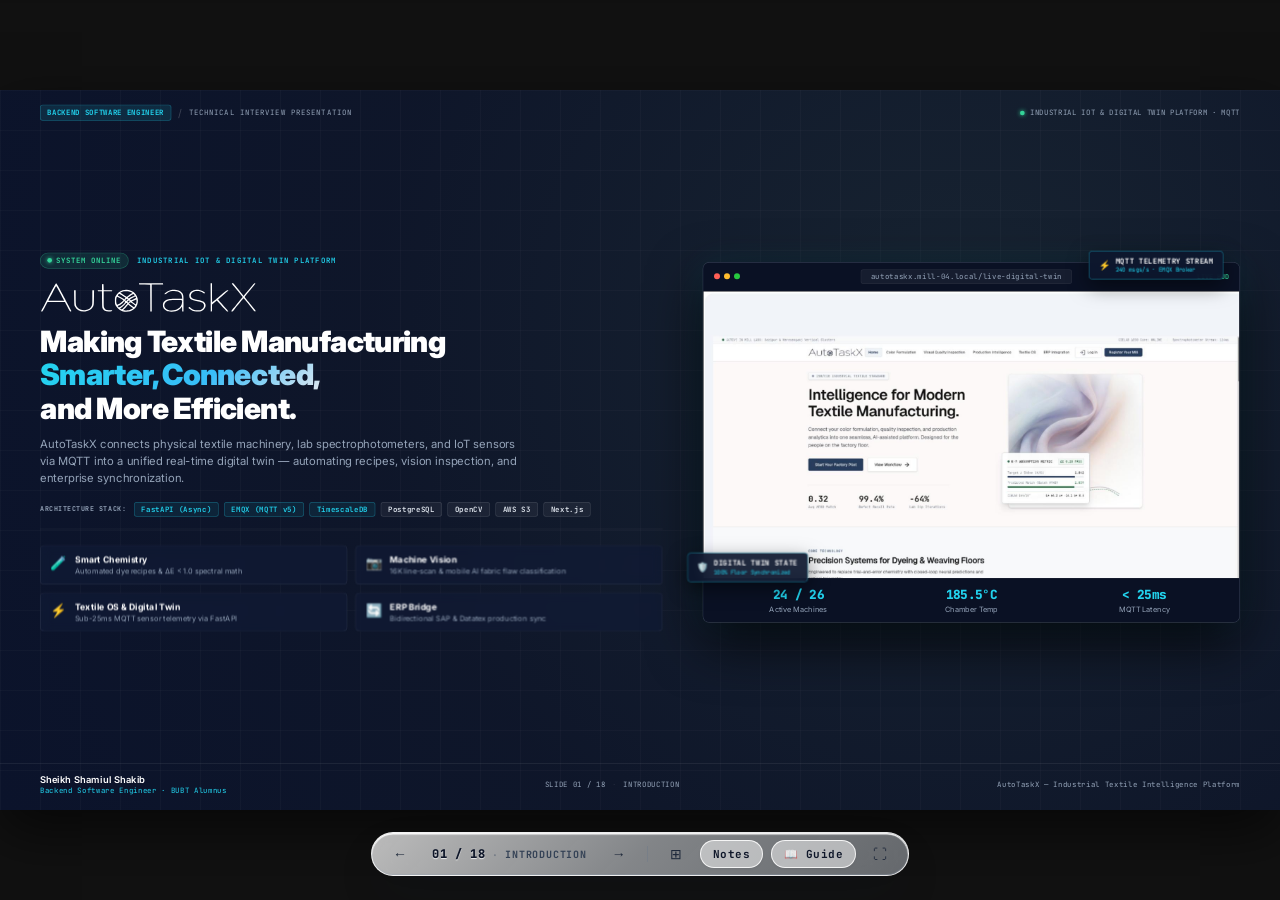
==== commit efaee797: "feat: optimize guide and slide deck for mobile reading and touch navigation" ====
--- a/index.html
+++ b/index.html
@@ -12,7 +12,7 @@
   <link rel="preconnect" href="https://fonts.googleapis.com">
   <link rel="preconnect" href="https://fonts.gstatic.com" crossorigin>
   <link href="https://fonts.googleapis.com/css2?family=Inter:wght@300;400;500;600;700;800;900&family=JetBrains+Mono:wght@400;500;600&display=swap" rel="stylesheet">
-  <link rel="stylesheet" href="styles.css?v=2.6">
+  <link rel="stylesheet" href="styles.css?v=2.7">
 </head>
 <body>
 
@@ -2097,6 +2097,10 @@
       <span>Notes</span>
     </button>
 
+    <a href="guide.html" class="nav-btn text-btn" title="Open Mobile-Friendly Speaker Guide (G)">
+      <span>📖 Guide</span>
+    </a>
+
     <button id="btn-fullscreen" class="nav-btn" title="Toggle Fullscreen (F)">
       <span>⛶</span>
     </button>
@@ -2106,7 +2110,7 @@
   <div id="notes-drawer" class="drawer-hidden">
     <div class="drawer-header">
       <h4>Presenter Guide · 30-Second Speaking Track</h4>
-      <a href="guide.html" target="_blank" style="margin-left: auto; margin-right: 12px; font-size: 12px; color: #38BDF8; text-decoration: none; font-weight: 600; display: inline-flex; align-items: center; gap: 4px;">📖 Full Bengali Speech Guide ↗</a>
+      <a href="guide.html" target="_blank" style="margin-left: auto; margin-right: 12px; font-size: 12px; color: #38BDF8; text-decoration: none; font-weight: 600; display: inline-flex; align-items: center; gap: 4px;">📖 Full Speaker Guide ↗</a>
       <button id="btn-close-notes" class="drawer-close">✕</button>
     </div>
     <div id="notes-content" class="drawer-body">
@@ -2651,6 +2655,30 @@
         showSlide(target);
       }
     });
+
+    // Touch swipe navigation for mobile devices
+    let touchStartX = 0;
+    let touchStartY = 0;
+    const stage = document.getElementById('app-container');
+    if (stage) {
+      stage.addEventListener('touchstart', (e) => {
+        if (e.changedTouches && e.changedTouches.length === 1) {
+          touchStartX = e.changedTouches[0].clientX;
+          touchStartY = e.changedTouches[0].clientY;
+        }
+      }, { passive: true });
+      stage.addEventListener('touchend', (e) => {
+        if (!e.changedTouches || e.changedTouches.length !== 1) return;
+        if (overviewModal && !overviewModal.classList.contains('modal-hidden')) return;
+        if (notesDrawer && !notesDrawer.classList.contains('drawer-hidden')) return;
+        const dx = e.changedTouches[0].clientX - touchStartX;
+        const dy = e.changedTouches[0].clientY - touchStartY;
+        if (Math.abs(dx) > 55 && Math.abs(dx) > Math.abs(dy) * 1.4) {
+          if (dx < 0) nextSlide();
+          else prevSlide();
+        }
+      }, { passive: true });
+    }
   }
 
   if (document.readyState === 'loading') {
--- a/styles.css
+++ b/styles.css
@@ -2089,3 +2089,63 @@
 .thumb-num { font-family: var(--mono); font-size: 11px; font-weight: 700; color: var(--navy); display: block; margin-bottom: 4px; }
 .thumb-title { font-size: 13px; font-weight: 600; color: var(--text-primary); line-height: 1.3; display: block; margin-bottom: 2px; }
 .thumb-cat { font-size: 10px; color: var(--text-muted); font-family: var(--mono); text-transform: uppercase; letter-spacing: 0.04em; }
+
+/* ══════════════════════════════════════════════════════════════════════════
+   MOBILE RESPONSIVE HUD & DRAWER OVERRIDES
+══════════════════════════════════════════════════════════════════════════ */
+@media (max-width: 768px) {
+  #nav-bar {
+    bottom: max(12px, env(safe-area-inset-bottom));
+    max-width: calc(100vw - 16px);
+    padding: 4px 8px;
+    gap: 4px;
+  }
+  #slide-category-indicator,
+  .nav-sep,
+  #btn-fullscreen {
+    display: none;
+  }
+  .nav-slide-info {
+    padding: 0 4px;
+  }
+  .nav-btn {
+    width: 34px;
+    height: 34px;
+  }
+  .nav-btn.text-btn {
+    padding: 0 10px;
+    height: 30px;
+    font-size: 11px;
+  }
+  #notes-drawer {
+    left: 12px;
+    right: 12px;
+    width: auto;
+    bottom: calc(64px + env(safe-area-inset-bottom));
+    max-height: 58vh;
+    border-radius: 12px;
+  }
+  .drawer-header {
+    flex-wrap: wrap;
+    gap: 6px;
+  }
+  .modal-container {
+    width: 94vw;
+    max-height: 85vh;
+    padding: 16px;
+    border-radius: 12px;
+  }
+  .modal-tip {
+    display: none;
+  }
+  .modal-grid {
+    grid-template-columns: repeat(2, 1fr);
+    gap: 10px;
+  }
+}
+
+@media (max-width: 460px) {
+  .modal-grid {
+    grid-template-columns: 1fr;
+  }
+}
